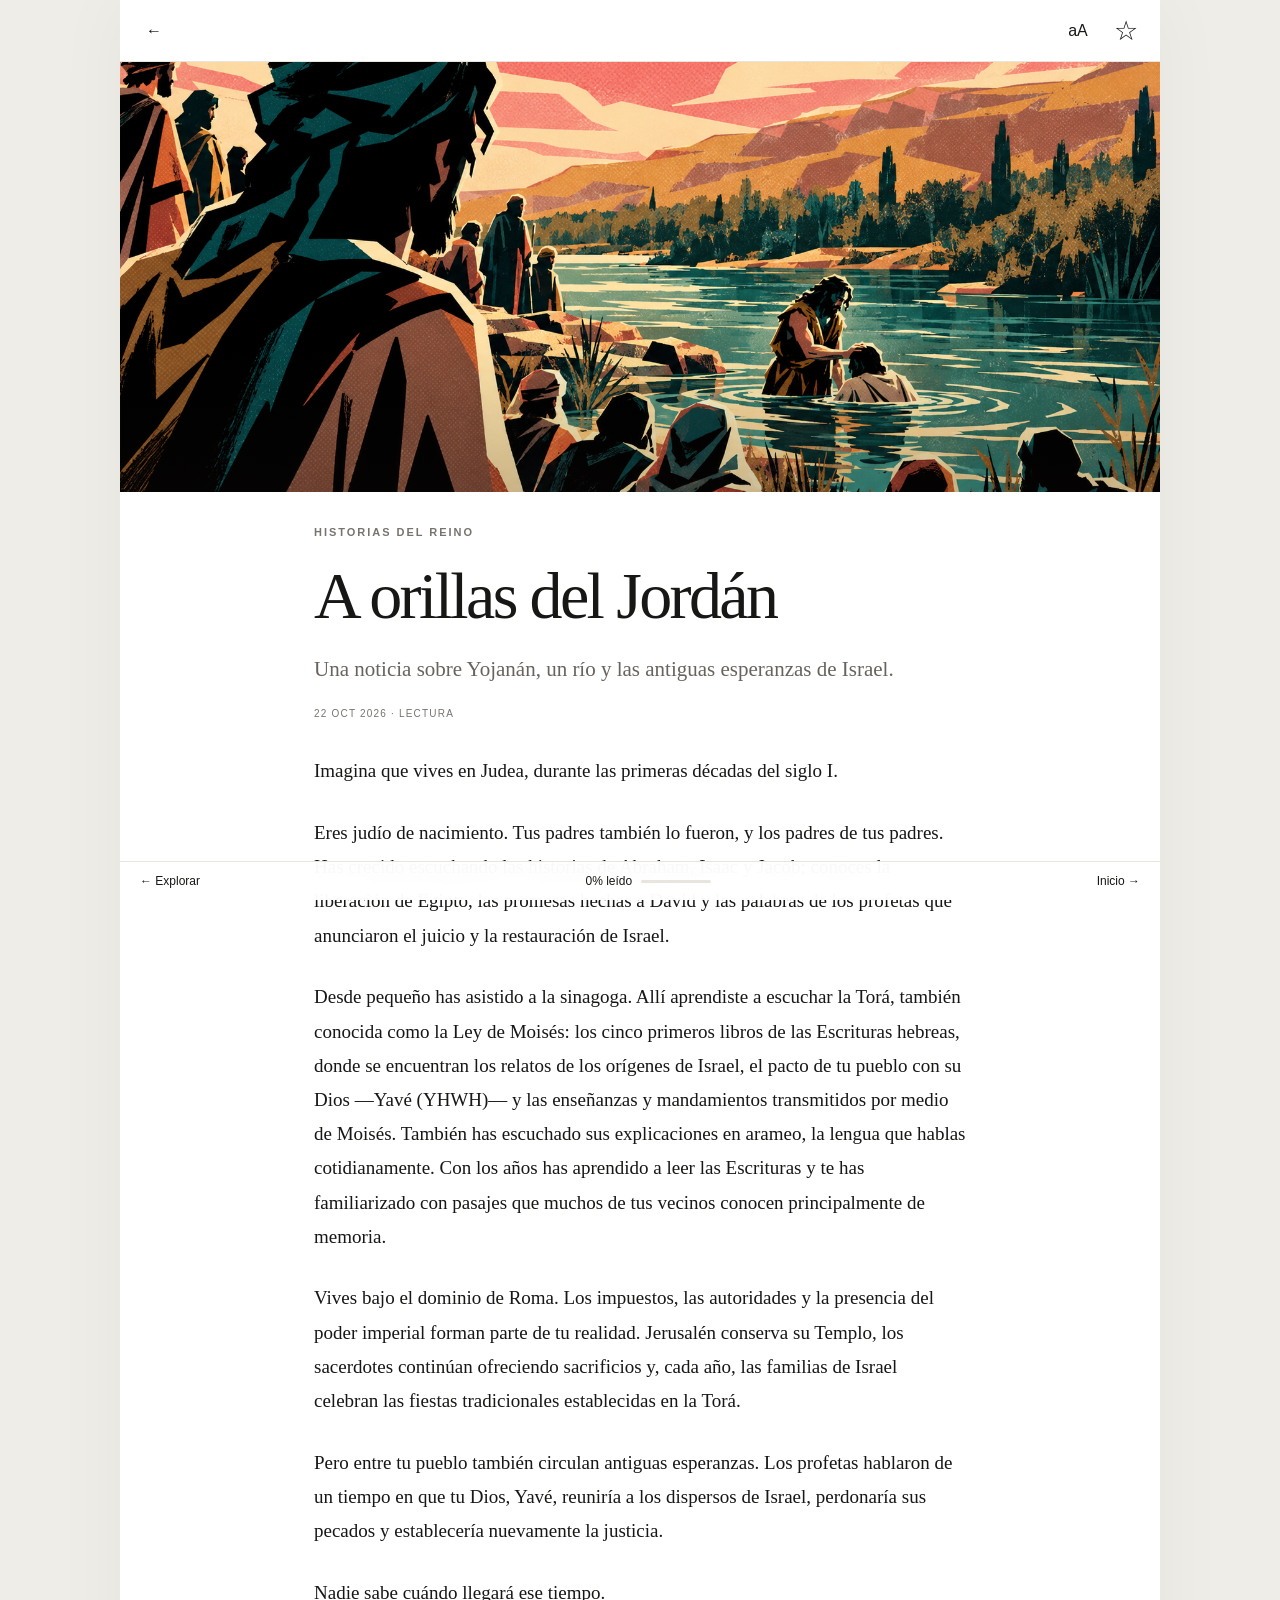
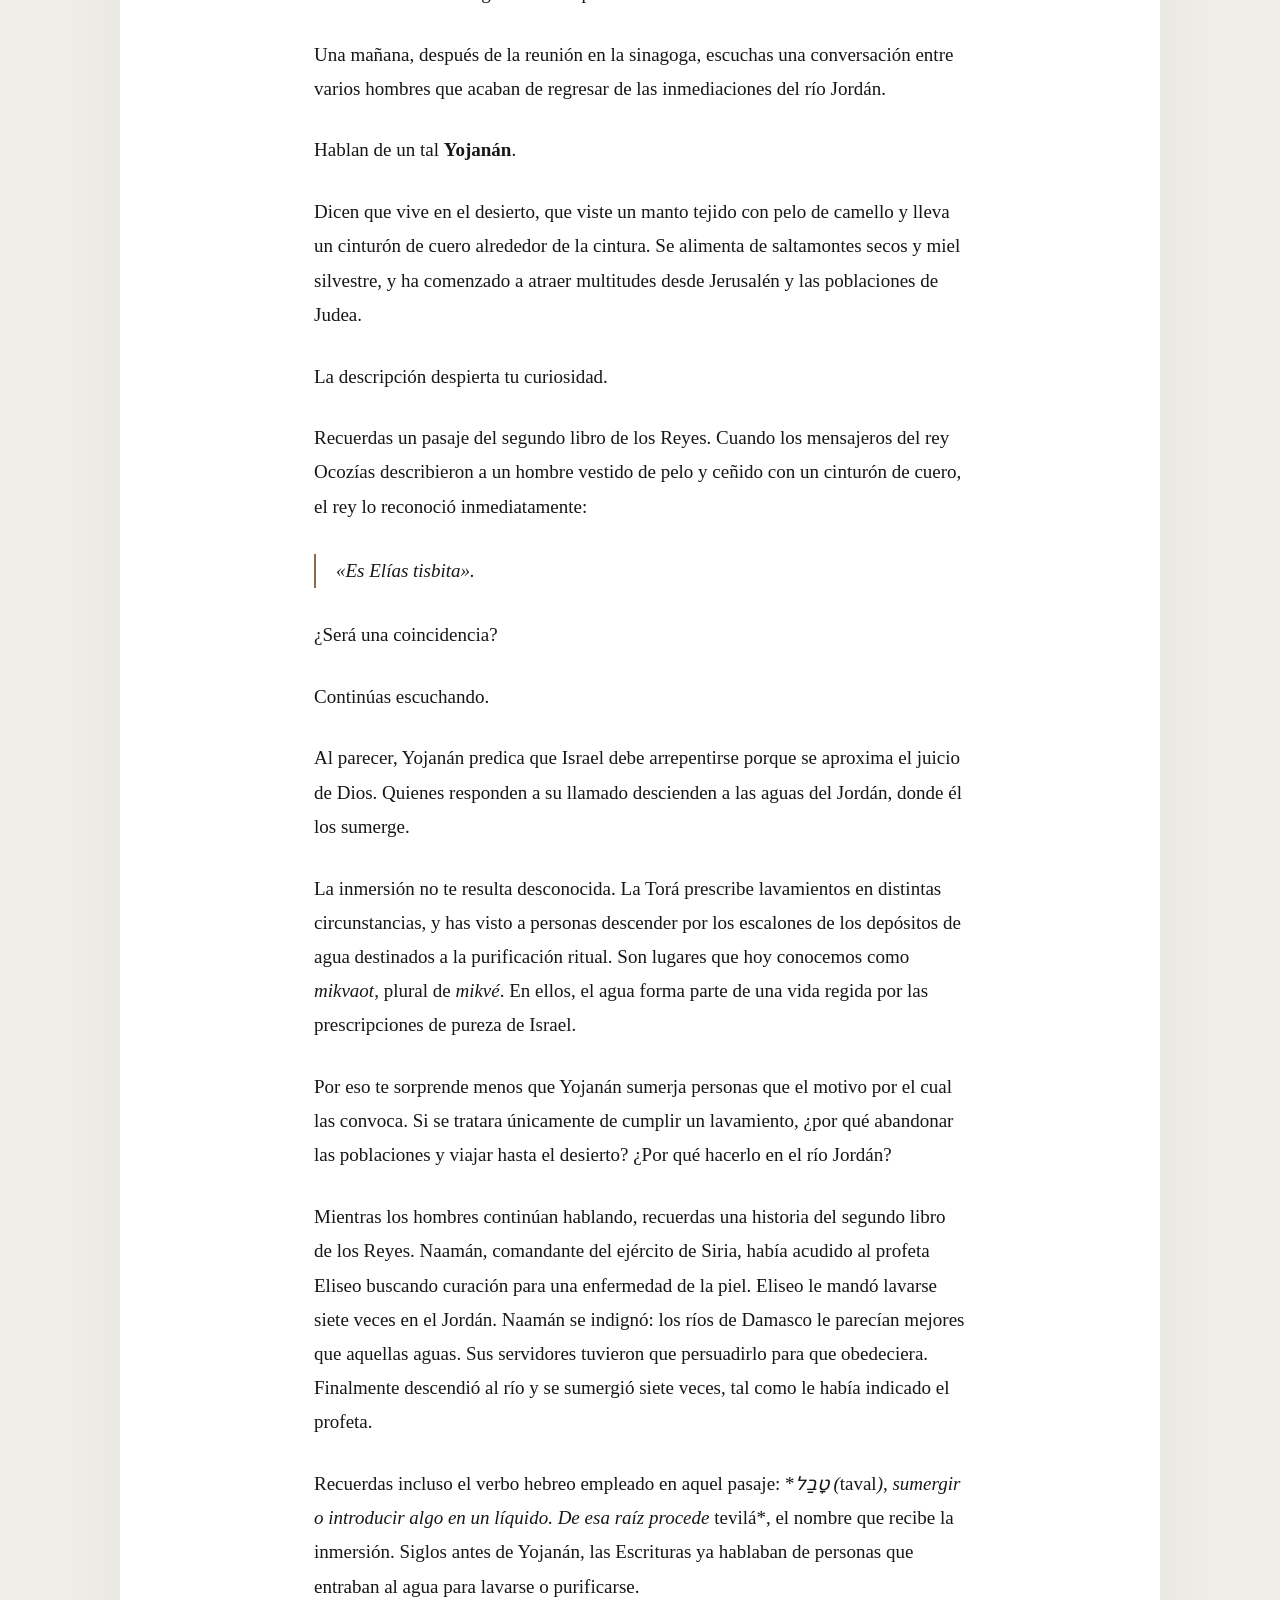
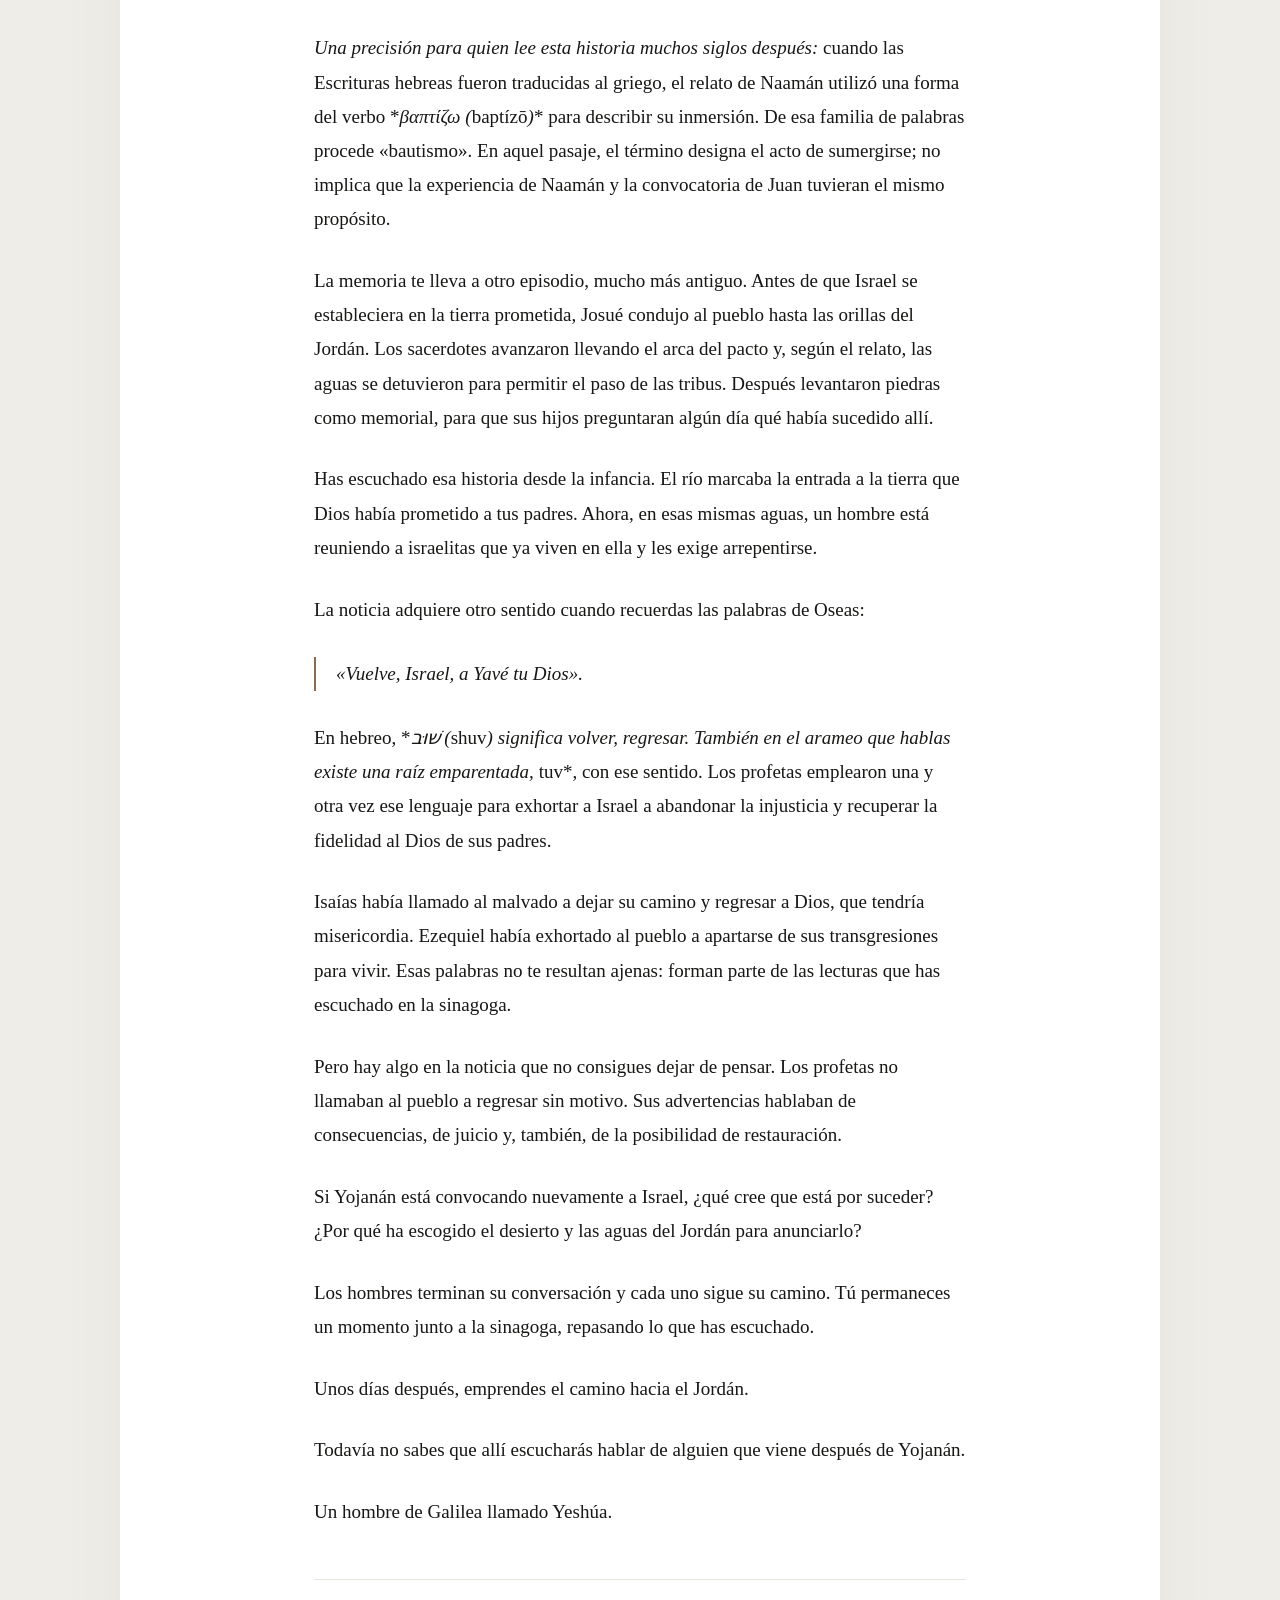
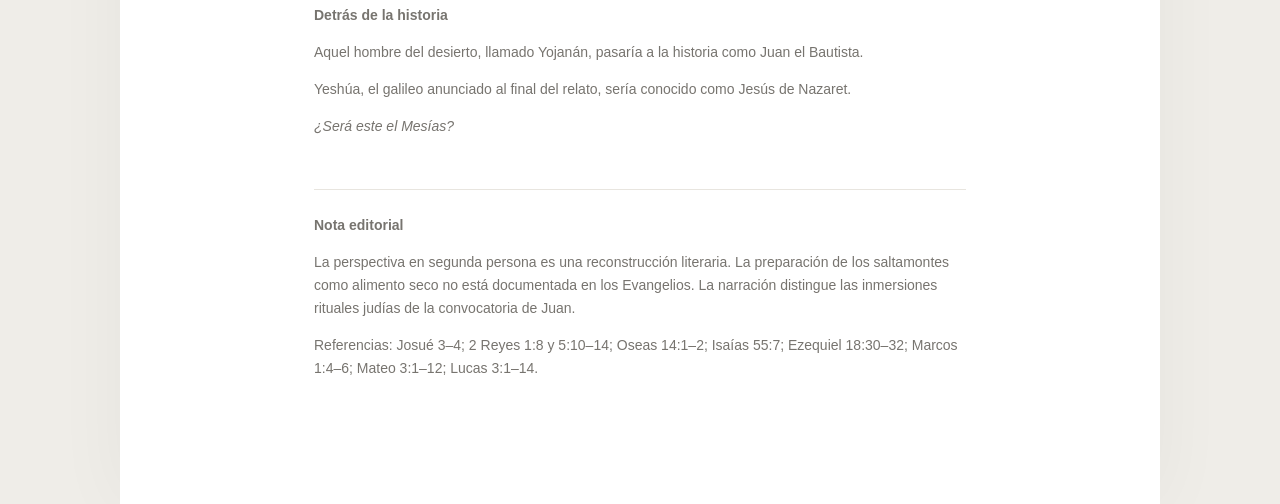
==== historias-del-reino/a-orillas-del-jordan/index.html @ a393a205 "Integrate Microsoft Clarity across static pages" ====
<!doctype html><html lang="es"><head><meta charset="utf-8"><meta name="viewport" content="width=device-width,initial-scale=1,viewport-fit=cover"><script src="../../assets/clarity.js" defer></script><meta name="theme-color" content="#ffffff"><title>A orillas del Jordán | Kol Basilea</title><link rel="stylesheet" href="../../assets/style.css?v=20261013-3"><script src="../../assets/app.js" defer></script><script src="../../assets/reference-sheet.js?v=20261013-3" defer></script><meta name="description" content="Viaja a la Judea del siglo I y descubre a Yojanán, las inmersiones rituales judías y el significado del Jordán en las Escrituras."><link rel="canonical" href="https://ivanndlezz.github.io/kol-basilea/historias-del-reino/a-orillas-del-jordan/"><meta name="robots" content="index,follow,max-image-preview:large"><meta property="og:locale" content="es_MX"><meta property="og:site_name" content="Kol Basilea"><meta property="og:type" content="article"><meta property="og:title" content="A orillas del Jordán | Kol Basilea"><meta property="og:description" content="Viaja a la Judea del siglo I y descubre a Yojanán, las inmersiones rituales judías y el significado del Jordán en las Escrituras."><meta property="og:url" content="https://ivanndlezz.github.io/kol-basilea/historias-del-reino/a-orillas-del-jordan/"><meta property="og:image" content="https://ivanndlezz.github.io/kol-basilea/historias-del-reino/a-orillas-del-jordan/portada.png"><meta property="og:image:type" content="image/png"><meta property="og:image:width" content="1672"><meta property="og:image:height" content="941"><meta property="og:image:alt" content="A orillas del Jordán | Kol Basilea"><meta property="article:published_time" content="2026-10-22"><meta property="article:section" content="Historias del Reino"><meta name="twitter:card" content="summary_large_image"><meta name="twitter:title" content="A orillas del Jordán | Kol Basilea"><meta name="twitter:description" content="Viaja a la Judea del siglo I y descubre a Yojanán, las inmersiones rituales judías y el significado del Jordán en las Escrituras."><meta name="twitter:image" content="https://ivanndlezz.github.io/kol-basilea/historias-del-reino/a-orillas-del-jordan/portada.png"><script type="application/ld+json">{"@context":"https://schema.org","@type":"Article","headline":"A orillas del Jordán","description":"Viaja a la Judea del siglo I y descubre a Yojanán, las inmersiones rituales judías y el significado del Jordán en las Escrituras.","inLanguage":"es-MX","datePublished":"2026-10-22","mainEntityOfPage":{"@type":"WebPage","@id":"https://ivanndlezz.github.io/kol-basilea/historias-del-reino/a-orillas-del-jordan/"},"publisher":{"@type":"Organization","name":"Kol Basilea","url":"https://ivanndlezz.github.io/kol-basilea/"},"image":["https://ivanndlezz.github.io/kol-basilea/historias-del-reino/a-orillas-del-jordan/portada.png"]}</script></head><body><div class="reader-shell" data-reader><div class="reader-progress" data-progress-fill></div><header class="reader-top"><a class="icon-btn" href="../../#inicio" aria-label="Volver al inicio">←</a><div class="right"><button class="icon-btn" type="button" aria-label="Ajustar tamaño de letra" aria-expanded="false" data-settings-toggle>aA</button><button class="icon-btn" type="button" data-bookmark aria-label="Guardar artículo" aria-pressed="false" style="font-size:27px">☆</button></div></header><div class="reader-settings" data-reader-settings hidden><span class="eyebrow">Tamaño de lectura</span><div style="margin-top:12px"><button type="button" data-font-step="-1" aria-label="Reducir letra">A−</button><button type="button" data-font-step="1" aria-label="Aumentar letra">A+</button></div></div><div class="reader-cover" role="img" aria-label="Ilustración de Yojanán sumergiendo a una persona en el río Jordán" style="background-image:url('portada.png');background-size:cover;background-position:center"></div><main><article class="reader-article"><span class="eyebrow">Historias del Reino</span><h1>A orillas del Jordán</h1><p class="reader-lead">Una noticia sobre Yojanán, un río y las antiguas esperanzas de Israel.</p><p class="meta reader-meta">22 OCT 2026 · LECTURA</p><div class="reader-prose"><p>Imagina que vives en Judea, durante las primeras décadas del siglo I.</p>
<p>Eres judío de nacimiento. Tus padres también lo fueron, y los padres de tus padres. Has crecido escuchando las historias de Abraham, Isaac y Jacob; conoces la liberación de Egipto, las promesas hechas a David y las palabras de los profetas que anunciaron el juicio y la restauración de Israel.</p>
<p>Desde pequeño has asistido a la sinagoga. Allí aprendiste a escuchar la Torá, también conocida como la Ley de Moisés: los cinco primeros libros de las Escrituras hebreas, donde se encuentran los relatos de los orígenes de Israel, el pacto de tu pueblo con su Dios —Yavé (YHWH)— y las enseñanzas y mandamientos transmitidos por medio de Moisés. También has escuchado sus explicaciones en arameo, la lengua que hablas cotidianamente. Con los años has aprendido a leer las Escrituras y te has familiarizado con pasajes que muchos de tus vecinos conocen principalmente de memoria.</p>
<p>Vives bajo el dominio de Roma. Los impuestos, las autoridades y la presencia del poder imperial forman parte de tu realidad. Jerusalén conserva su Templo, los sacerdotes continúan ofreciendo sacrificios y, cada año, las familias de Israel celebran las fiestas tradicionales establecidas en la Torá.</p>
<p>Pero entre tu pueblo también circulan antiguas esperanzas. Los profetas hablaron de un tiempo en que tu Dios, Yavé, reuniría a los dispersos de Israel, perdonaría sus pecados y establecería nuevamente la justicia.</p>
<p>Nadie sabe cuándo llegará ese tiempo.</p>
<p>Una mañana, después de la reunión en la sinagoga, escuchas una conversación entre varios hombres que acaban de regresar de las inmediaciones del río Jordán.</p>
<p>Hablan de un tal <strong>Yojanán</strong>.</p>
<p>Dicen que vive en el desierto, que viste un manto tejido con pelo de camello y lleva un cinturón de cuero alrededor de la cintura. Se alimenta de saltamontes secos y miel silvestre, y ha comenzado a atraer multitudes desde Jerusalén y las poblaciones de Judea.</p>
<p>La descripción despierta tu curiosidad.</p>
<p>Recuerdas un pasaje del segundo libro de los Reyes. Cuando los mensajeros del rey Ocozías describieron a un hombre vestido de pelo y ceñido con un cinturón de cuero, el rey lo reconoció inmediatamente:</p>
<blockquote>«Es Elías tisbita».</blockquote>
<p>¿Será una coincidencia?</p>
<p>Continúas escuchando.</p>
<p>Al parecer, Yojanán predica que Israel debe arrepentirse porque se aproxima el juicio de Dios. Quienes responden a su llamado descienden a las aguas del Jordán, donde él los sumerge.</p>
<p>La inmersión no te resulta desconocida. La Torá prescribe lavamientos en distintas circunstancias, y has visto a personas descender por los escalones de los depósitos de agua destinados a la purificación ritual. Son lugares que hoy conocemos como <em>mikvaot</em>, plural de <em>mikvé</em>. En ellos, el agua forma parte de una vida regida por las prescripciones de pureza de Israel.</p>
<p>Por eso te sorprende menos que Yojanán sumerja personas que el motivo por el cual las convoca. Si se tratara únicamente de cumplir un lavamiento, ¿por qué abandonar las poblaciones y viajar hasta el desierto? ¿Por qué hacerlo en el río Jordán?</p>
<p>Mientras los hombres continúan hablando, recuerdas una historia del segundo libro de los Reyes. Naamán, comandante del ejército de Siria, había acudido al profeta Eliseo buscando curación para una enfermedad de la piel. Eliseo le mandó lavarse siete veces en el Jordán. Naamán se indignó: los ríos de Damasco le parecían mejores que aquellas aguas. Sus servidores tuvieron que persuadirlo para que obedeciera. Finalmente descendió al río y se sumergió siete veces, tal como le había indicado el profeta.</p>
<p>Recuerdas incluso el verbo hebreo empleado en aquel pasaje: *<em>טָבַל (</em>taval<em>)</em><em>, sumergir o introducir algo en un líquido. De esa raíz procede </em>tevilá*, el nombre que recibe la inmersión. Siglos antes de Yojanán, las Escrituras ya hablaban de personas que entraban al agua para lavarse o purificarse.</p>
<p><em>Una precisión para quien lee esta historia muchos siglos después:</em> cuando las Escrituras hebreas fueron traducidas al griego, el relato de Naamán utilizó una forma del verbo *<em>βαπτίζω (</em>baptízō<em>)</em>* para describir su inmersión. De esa familia de palabras procede «bautismo». En aquel pasaje, el término designa el acto de sumergirse; no implica que la experiencia de Naamán y la convocatoria de Juan tuvieran el mismo propósito.</p>
<p>La memoria te lleva a otro episodio, mucho más antiguo. Antes de que Israel se estableciera en la tierra prometida, Josué condujo al pueblo hasta las orillas del Jordán. Los sacerdotes avanzaron llevando el arca del pacto y, según el relato, las aguas se detuvieron para permitir el paso de las tribus. Después levantaron piedras como memorial, para que sus hijos preguntaran algún día qué había sucedido allí.</p>
<p>Has escuchado esa historia desde la infancia. El río marcaba la entrada a la tierra que Dios había prometido a tus padres. Ahora, en esas mismas aguas, un hombre está reuniendo a israelitas que ya viven en ella y les exige arrepentirse.</p>
<p>La noticia adquiere otro sentido cuando recuerdas las palabras de Oseas:</p>
<blockquote>«Vuelve, Israel, a Yavé tu Dios».</blockquote>
<p>En hebreo, *<em>שׁוּב (</em>shuv<em>)</em><em> significa volver, regresar. También en el arameo que hablas existe una raíz emparentada, </em>tuv*, con ese sentido. Los profetas emplearon una y otra vez ese lenguaje para exhortar a Israel a abandonar la injusticia y recuperar la fidelidad al Dios de sus padres.</p>
<p>Isaías había llamado al malvado a dejar su camino y regresar a Dios, que tendría misericordia. Ezequiel había exhortado al pueblo a apartarse de sus transgresiones para vivir. Esas palabras no te resultan ajenas: forman parte de las lecturas que has escuchado en la sinagoga.</p>
<p>Pero hay algo en la noticia que no consigues dejar de pensar. Los profetas no llamaban al pueblo a regresar sin motivo. Sus advertencias hablaban de consecuencias, de juicio y, también, de la posibilidad de restauración.</p>
<p>Si Yojanán está convocando nuevamente a Israel, ¿qué cree que está por suceder? ¿Por qué ha escogido el desierto y las aguas del Jordán para anunciarlo?</p>
<p>Los hombres terminan su conversación y cada uno sigue su camino. Tú permaneces un momento junto a la sinagoga, repasando lo que has escuchado.</p>
<p>Unos días después, emprendes el camino hacia el Jordán.</p>
<p>Todavía no sabes que allí escucharás hablar de alguien que viene después de Yojanán.</p>
<p>Un hombre de Galilea llamado Yeshúa. </p></div><aside class="article-note" aria-label="Detrás de la historia"><strong>Detrás de la historia</strong><p>Aquel hombre del desierto, llamado Yojanán, pasaría a la historia como Juan el Bautista.</p><p>Yeshúa, el galileo anunciado al final del relato, sería conocido como Jesús de Nazaret.</p><p><em>¿Será este el Mesías?</em></p></aside><aside class="article-note"><strong>Nota editorial</strong><p>La perspectiva en segunda persona es una reconstrucción literaria. La preparación de los saltamontes como alimento seco no está documentada en los Evangelios. La narración distingue las inmersiones rituales judías de la convocatoria de Juan.</p><p>Referencias: Josué 3–4; 2 Reyes 1:8 y 5:10–14; Oseas 14:1–2; Isaías 55:7; Ezequiel 18:30–32; Marcos 1:4–6; Mateo 3:1–12; Lucas 3:1–14.</p></aside></article></main><nav class="reader-bottom" aria-label="Controles de lectura"><a href="../../#explorar">← Explorar</a><div style="display:flex;align-items:center;gap:9px"><span data-progress-label>0% leído</span><div class="progress-track" aria-hidden="true"><div class="progress-fill" data-progress-fill></div></div></div><a href="../../#inicio">Inicio →</a></nav></div></body></html>
---- assets/style.css ----
:root{--bg:#fbfaf7;--paper:#fff;--ink:#171715;--muted:#77746f;--line:#e8e5df;--accent:#8a694d;--serif:Georgia,"Times New Roman",serif;--sans:-apple-system,BlinkMacSystemFont,"Segoe UI",sans-serif}*{box-sizing:border-box}html{scroll-behavior:smooth}body{margin:0;background:var(--bg);color:var(--ink);font-family:var(--sans);-webkit-font-smoothing:antialiased}button,input{font:inherit}button{cursor:pointer}a{color:inherit;text-decoration:none}a:focus-visible,button:focus-visible,input:focus-visible{outline:2px solid var(--accent);outline-offset:3px}.app-shell{max-width:1040px;min-height:100dvh;margin:auto;background:var(--paper);position:relative}.topbar{height:65px;display:flex;align-items:center;justify-content:space-between;padding:0 21px;border-bottom:1px solid var(--line);background:rgba(255,255,255,.94);backdrop-filter:blur(18px);position:sticky;top:0;z-index:20}.brand{font:normal 25px var(--serif);letter-spacing:-.055em}.icon-btn{display:grid;place-items:center;background:transparent;border:0;width:44px;height:44px;border-radius:50%;color:var(--ink)}.icon-btn:hover{background:#f1f0ed}.icon-btn svg,.tab svg{width:22px;height:22px;fill:none;stroke:currentColor;stroke-width:1.7;stroke-linecap:round;stroke-linejoin:round}.views{padding-bottom:calc(78px + env(safe-area-inset-bottom))}.view[hidden],.search-panel[hidden],.reader-controls[hidden],.reader-settings[hidden],.empty-state[hidden]{display:none!important}.hero-cover{height:min(69dvh,680px);min-height:470px;position:relative;overflow:hidden;background:linear-gradient(160deg,#e2bb8a 0%,#8b6e54 37%,#292a27 100%);color:#fff;display:flex;align-items:flex-end}.hero-cover:before{content:"";position:absolute;inset:0;background:radial-gradient(ellipse at 65% 20%,#ffe2ae99,transparent 45%),linear-gradient(180deg,transparent 30%,#151714dd 100%)}.cover-art{position:absolute;inset:0;overflow:hidden}.cover-art:before{content:"";position:absolute;bottom:24%;left:-8%;width:116%;height:35%;background:#47463e;clip-path:polygon(0 90%,13% 53%,28% 65%,42% 25%,54% 45%,72% 18%,85% 42%,100% 5%,100% 100%,0 100%);opacity:.45}.cover-art:after{content:"";position:absolute;bottom:18%;left:12%;width:76%;height:33%;background:#aa9476;clip-path:polygon(0 100%,0 42%,20% 42%,20% 26%,27% 26%,27% 5%,32% 5%,32% 27%,49% 27%,49% 45%,58% 45%,58% 0,65% 0,65% 36%,84% 36%,84% 55%,100% 55%,100% 100%);opacity:.52}.hero-copy{position:relative;z-index:1;padding:34px 26px 44px;max-width:680px}.eyebrow{font-size:11px;font-weight:650;letter-spacing:.18em;text-transform:uppercase}.hero-copy h1{font:normal clamp(44px,9vw,76px)/1.06 var(--serif);letter-spacing:-.045em;margin:14px 0}.hero-copy p{font:normal 18px/1.4 var(--serif);max-width:480px;margin:0 0 22px}.hero-actions{display:flex;align-items:center;justify-content:space-between;gap:20px}.meta{font-size:10px;letter-spacing:.12em;text-transform:uppercase}.round-link{display:grid;place-items:center;width:49px;height:49px;border-radius:50%;background:#fff;color:#111;font-size:26px}.section-heading{display:flex;align-items:center;justify-content:space-between;margin:0 22px;padding:30px 0 17px;border-bottom:1px solid var(--line)}.section-heading h2{font:normal 29px var(--serif);margin:0}.text-action{border:0;background:none;font-size:13px}.story-row{display:flex;align-items:center;gap:17px;padding:20px 22px;border-bottom:1px solid var(--line);min-height:126px}.story-thumb{width:100px;align-self:stretch;min-height:92px;flex-shrink:0;border-radius:8px;background:linear-gradient(135deg,#bda17a,#4b534b);display:grid;place-items:center;color:#fff;font:italic 37px var(--serif)}.story-body{flex:1;min-width:0}.story-body h3{font:normal 23px/1.15 var(--serif);letter-spacing:-.025em;margin:7px 0}.story-body .meta{color:var(--muted);font-size:10px}.story-row .arrow{font-size:22px;color:var(--muted)}.tabbar{position:fixed;bottom:0;left:50%;transform:translateX(-50%);width:min(100%,1040px);height:calc(72px + env(safe-area-inset-bottom));padding-bottom:env(safe-area-inset-bottom);display:flex;background:rgba(255,255,255,.96);backdrop-filter:blur(20px);border-top:1px solid var(--line);z-index:25}.tab{flex:1;display:flex;flex-direction:column;align-items:center;justify-content:center;gap:5px;border:0;background:transparent;color:#898780;font-size:11px}.tab[aria-selected=true]{color:var(--ink);font-weight:650}.page-title{font:normal 38px var(--serif);margin:29px 22px 18px}.filters{display:flex;gap:9px;overflow-x:auto;padding:0 22px 20px;scrollbar-width:none}.chip{white-space:nowrap;border:0;background:#f2f1ee;border-radius:999px;padding:11px 16px;font-size:12px}.chip[aria-pressed=true]{background:#1b1b1b;color:#fff}.search-panel{padding:14px 22px;background:var(--paper);border-bottom:1px solid var(--line)}.search-panel input{width:100%;border:1px solid var(--line);border-radius:14px;padding:14px;background:#f7f6f3;font-size:16px}.empty-state{padding:55px 25px;text-align:center;color:var(--muted);line-height:1.6}.reader-shell{max-width:1040px;margin:auto;background:#fff;min-height:100dvh}.reader-top{height:62px;display:flex;align-items:center;justify-content:space-between;padding:0 12px;position:sticky;top:0;background:#fffffff2;backdrop-filter:blur(18px);z-index:30;border-bottom:1px solid var(--line)}.reader-top .right{display:flex;gap:4px}.reader-cover{height:clamp(230px,44vw,430px);background:#382b24 url("./evangelio-antes-de-jesus.webp") center 46%/cover no-repeat;position:relative;overflow:hidden}.reader-cover:after{content:"";position:absolute;inset:0;background:linear-gradient(180deg,transparent 65%,rgba(20,14,12,.22))}.reader-article{max-width:700px;margin:auto;padding:30px 24px 110px}.reader-article .eyebrow{color:var(--muted)}.reader-article h1{font:normal clamp(43px,8vw,66px)/1.12 var(--serif);letter-spacing:-.04em;margin:19px 0}.reader-lead{font:normal 21px/1.45 var(--serif);color:#68635e}.reader-meta{margin:24px 0 35px;color:var(--muted)}.reader-prose{font:normal var(--reader-size,19px)/1.8 var(--serif)}.reader-prose p{margin:0 0 1.45em}.reader-prose blockquote{border-left:2px solid var(--accent);padding-left:20px;margin:30px 0;font-style:italic}.reader-prose h2{font:normal 28px var(--serif);margin:35px 0 15px}.reader-bottom{position:fixed;bottom:0;left:50%;transform:translateX(-50%);width:min(100%,1040px);z-index:30;background:#fffffff0;backdrop-filter:blur(18px);border-top:1px solid var(--line);padding:12px 20px calc(12px + env(safe-area-inset-bottom));display:flex;justify-content:space-between;align-items:center;gap:12px;font-size:12px}.progress-track{height:3px;background:#e8e5df;width:70px;border-radius:4px;overflow:hidden}.progress-fill{height:100%;width:0;background:#262626}.reader-settings{position:fixed;top:66px;right:max(12px,calc((100vw - 1040px)/2 + 12px));z-index:40;padding:16px;border:1px solid var(--line);border-radius:15px;background:white;box-shadow:0 10px 35px #0002}.reader-settings button{border:1px solid var(--line);background:white;border-radius:8px;padding:9px 16px;margin-left:6px}.reader-progress{position:fixed;top:0;left:0;height:3px;width:0;background:var(--accent);z-index:50}.article-note{font:normal 14px/1.65 var(--sans);color:var(--muted);border-top:1px solid var(--line);margin-top:50px;padding-top:24px}.desktop-intro{display:none}@media(min-width:760px){body{background:#efede8}.app-shell,.reader-shell{box-shadow:0 0 70px #0000000b}.hero-cover{height:620px}.desktop-intro{display:block;padding:18px 22px;color:var(--muted);font-size:12px}}@media(prefers-reduced-motion:reduce){*{scroll-behavior:auto!important;transition:none!important}}
/* Historical profiles */.people-section{padding-bottom:24px}.people-intro{padding:0 22px;color:var(--muted);font:16px/1.5 var(--serif)}.person-list-item{display:flex;align-items:center;gap:14px;padding:13px 22px;border-bottom:1px solid var(--line)}.person-list-item>span:nth-child(2){flex:1}.person-list-item strong,.person-list-item small{display:block}.person-list-item strong{font:21px var(--serif)}.person-list-item small{font-size:12px;color:var(--muted);margin-top:6px}.person-mini{display:grid;place-items:center;width:58px;height:62px;flex-shrink:0;background:#e9e1d6;color:#6b5039;border-radius:12px;font:25px var(--serif)}.person-page{max-width:700px;margin:auto;padding:0 23px 90px}.person-header{padding:36px 0 28px;border-bottom:1px solid var(--line)}.person-avatar{width:88px;height:98px;display:grid;place-items:center;margin:24px 0 18px;border-radius:16px;background:linear-gradient(135deg,#e6d4b8,#ac9271);font:42px var(--serif);color:#fff}.person-header h1{font:normal clamp(43px,9vw,68px)/1.05 var(--serif);letter-spacing:-.05em;margin:0 0 12px}.person-dates{font-size:13px;color:var(--muted);letter-spacing:.05em}.person-summary{font:21px/1.5 var(--serif);margin:25px 0 0}.person-facts{padding:16px 0}.person-facts h2,.person-timeline h2,.person-related h2{font:normal 28px var(--serif);margin:30px 0 10px}.person-facts p{font:17px/1.7 var(--serif);color:#4d4b46}.person-facts .person-sources{font:13px/1.6 var(--sans);color:var(--muted)}.person-timeline{border-top:1px solid var(--line);padding-top:10px}.timeline-intro,.timeline-note{font:13px/1.6 var(--sans);color:var(--muted)}.time-axis{display:flex;justify-content:space-between;margin:26px 0 10px;padding-left:80px;font-size:10px;color:var(--muted)}.time-row{display:grid;grid-template-columns:74px 1fr;gap:6px;align-items:center;margin:15px 0}.time-row>a{font-size:12px}.time-track{height:25px;position:relative;background:repeating-linear-gradient(90deg,#eeeae4 0,#eeeae4 1px,transparent 1px,transparent 25%);border-bottom:1px solid var(--line)}.time-bar{position:absolute;top:6px;height:12px;border-radius:99px}.time-bar.augustus{left:0;width:82.8%;background:#9a7c5b}.time-bar.jesus{left:62.4%;width:37.6%;background:#495f58}.time-unknown{display:flex;align-items:center;color:var(--muted);font-size:11px;font-style:italic}.related-person{display:flex;justify-content:space-between;padding:17px 0;border-bottom:1px solid var(--line);font:18px var(--serif)}.person-related{margin-top:30px}
/* Extended editorial biography */.editorial-lead{font:19px/1.65 var(--serif);color:#55504a;margin:28px 0}.profile-index{display:flex;gap:8px;overflow-x:auto;padding:0 0 22px;scrollbar-width:none;scroll-margin-top:75px}.profile-index a{flex-shrink:0;border:1px solid var(--line);border-radius:99px;padding:10px 13px;font-size:12px}.profile-section{padding:35px 0;border-top:1px solid var(--line);scroll-margin-top:80px}.profile-section>h2{font:normal clamp(30px,7vw,42px)/1.15 var(--serif);letter-spacing:-.035em;margin:12px 0 20px}.profile-section>p{font:17px/1.7 var(--serif);color:#514e49}.bio-facts{margin:0}.bio-row{display:grid;grid-template-columns:38% 1fr;gap:12px;padding:14px 0;border-bottom:1px solid var(--line)}.bio-row dt{font-size:12px;color:var(--muted);line-height:1.5}.bio-row dd{margin:0;font:15px/1.5 var(--serif)}.bio-chapter{margin:34px 0}.bio-chapter h3{font:normal 29px/1.2 var(--serif);letter-spacing:-.025em;margin:10px 0 20px}.bio-chapter p,.bio-chapter blockquote{font:18px/1.75 var(--serif);margin:0 0 19px}.bio-chapter blockquote{border-left:2px solid var(--accent);padding:12px 0 12px 18px;font-style:italic}.detail-row,.context-modules details{border-bottom:1px solid var(--line)}.detail-row summary,.context-modules summary{cursor:pointer;list-style:none;padding:19px 0;display:flex;justify-content:space-between;align-items:center;gap:10px;font:20px var(--serif)}.detail-row summary::-webkit-details-marker,.context-modules summary::-webkit-details-marker{display:none}.detail-row summary span{color:var(--muted)}.detail-row p,.context-modules p{font:16px/1.7 var(--serif);color:#57534d;margin:0 0 18px}.editorial-insight{font-style:italic!important;padding:22px;background:#f5f1eb;border-radius:12px;margin-top:25px!important}.ministry-list{padding:0;list-style:none}.ministry-stage{display:grid;grid-template-columns:48px 1fr;gap:15px;padding:18px 0;border-bottom:1px solid var(--line)}.stage-number{font:19px var(--serif);color:var(--accent)}.ministry-stage strong{font:21px var(--serif)}.ministry-stage p{font:16px/1.6 var(--serif);margin:8px 0}.ministry-stage small{font-size:12px;color:var(--muted)}.place-tags{display:flex;flex-wrap:wrap;gap:8px}.place-tags span{background:#f2f0ec;border-radius:99px;padding:10px 13px;font-size:13px}.source-categories>div{padding:18px 0;border-bottom:1px solid var(--line)}.source-categories strong{font:19px var(--serif)}.source-categories p{font:15px/1.6 var(--serif);color:var(--muted);margin:7px 0 0}@media(max-width:390px){.bio-row{grid-template-columns:1fr;gap:4px}.person-page{padding-inline:18px}}
/* Compact mobile reference data: labels and values share a single reading column. */
#identidad .bio-facts{margin:20px 0 0;padding:0;border-top:1px solid var(--line)}
#identidad .bio-row{display:grid;grid-template-columns:minmax(0,34%) minmax(0,1fr);gap:14px;align-items:baseline;padding:13px 0;border-bottom:1px solid var(--line)}
#identidad .bio-row dt{font-family:var(--sans);font-size:12px;font-weight:500;line-height:1.4;color:#77736d;overflow-wrap:break-word}
#identidad .bio-row dd{margin:0;min-width:0;font-family:var(--sans);font-size:14px;font-weight:450;line-height:1.5;letter-spacing:-.01em;overflow-wrap:break-word}
#identidad .bio-row:nth-child(1) dd{font-weight:650}
#identidad .bio-row:nth-child(4) dd,#identidad .bio-row:nth-child(13) dd,#identidad .bio-row:nth-child(15) dd{font-size:13px;line-height:1.55}
@media(max-width:390px){#identidad .bio-row{grid-template-columns:minmax(0,35%) minmax(0,1fr);gap:10px;padding:12px 0}#identidad .bio-row dt{font-size:11px}#identidad .bio-row dd{font-size:13px}#identidad .bio-row:nth-child(4) dd,#identidad .bio-row:nth-child(13) dd,#identidad .bio-row:nth-child(15) dd{font-size:12px}}

/* Chapter numerals are editorial landmarks, not tiny eyebrow labels. */
#biografia .bio-chapter{position:relative;margin:44px 0 58px;padding-top:8px}
#biografia .bio-chapter>.eyebrow{display:block;font-family:var(--serif);font-size:clamp(58px,14vw,94px);font-weight:400;line-height:1;letter-spacing:-.075em;text-transform:none;color:#a28a6d;margin:0 0 12px}
#biografia .bio-chapter>h3{font-family:var(--serif);font-size:clamp(27px,6.5vw,36px);font-weight:400;line-height:1.18;letter-spacing:-.035em;margin:0 0 26px}
#biografia .bio-chapter+.bio-chapter{border-top:1px solid var(--line);padding-top:35px}
@media(min-width:760px){#biografia .bio-chapter>.eyebrow{font-size:88px}}

/* Semantic mobile-first reference table */
#identidad .bio-table-wrap{width:100%;margin-top:20px;overflow:visible}
#identidad .bio-table{width:100%;table-layout:fixed;border-collapse:collapse;border-spacing:0;text-align:left}
#identidad .bio-table tr{border-bottom:1px solid var(--line)}
#identidad .bio-table tr:first-child{border-top:1px solid var(--line)}
#identidad .bio-table th,#identidad .bio-table td{padding:14px 0;vertical-align:top;overflow-wrap:anywhere;hyphens:auto}
#identidad .bio-table th{width:37%;padding-right:16px;font:500 12px/1.45 var(--sans);color:#77736d;text-align:left}
#identidad .bio-table td{font:400 14px/1.5 var(--sans);letter-spacing:-.01em;color:var(--ink)}
#identidad .bio-table tr:first-child td{font-weight:650}
@media(min-width:600px){#identidad .bio-table th{width:31%;font-size:13px;padding-right:26px}#identidad .bio-table td{font-size:15px}#identidad .bio-table th,#identidad .bio-table td{padding-block:17px}}
@media(max-width:360px){#identidad .bio-table th{width:39%;padding-right:10px;font-size:11px}#identidad .bio-table td{font-size:13px}}

/* Kol Basileia · reference table and tactile chapter navigation v2 */
.person-page .profile-index{display:flex!important;flex-flow:row nowrap!important;align-items:center!important;gap:9px!important;overflow-x:auto!important;overflow-y:hidden;max-width:100%;padding:8px 2px 17px;margin:18px 0 4px;scroll-snap-type:x proximity;scrollbar-width:none;-webkit-overflow-scrolling:touch}
.person-page .profile-index::-webkit-scrollbar{display:none}
.person-page .profile-index>a{display:inline-flex!important;flex:0 0 auto!important;align-items:center;justify-content:center;min-height:44px;padding:0 17px!important;border:1px solid #d9ddd5!important;border-radius:999px!important;background:#f4f6f2!important;color:#3e5148!important;font:600 13px/1.1 var(--sans)!important;letter-spacing:0!important;white-space:nowrap!important;scroll-snap-align:start;transition:background .18s,color .18s,border-color .18s}
.person-page .profile-index>a:active,.person-page .profile-index>a[aria-current="location"]{background:#345a4b!important;border-color:#345a4b!important;color:#fff!important}
.person-page .profile-index>a:focus-visible{outline:3px solid #87a898;outline-offset:2px}
#identidad .bio-table-wrap{background:#f0f5f0!important;border:1px solid #dce6dd!important;border-radius:18px!important;overflow:hidden!important;margin-top:22px!important}
#identidad .bio-table{width:100%!important;border-collapse:separate!important;border-spacing:0!important;table-layout:fixed!important}
#identidad .bio-table tr{border:0!important}
#identidad .bio-table tr:nth-child(2n){background:rgba(255,255,255,.5)!important}
#identidad .bio-table th,#identidad .bio-table td{padding:15px 12px!important;border-bottom:1px solid #dce6dd!important;vertical-align:top!important;overflow-wrap:break-word!important;word-break:normal!important;hyphens:none!important}
#identidad .bio-table tr:last-child th,#identidad .bio-table tr:last-child td{border-bottom:0!important}
#identidad .bio-table th{width:36%!important;text-align:left!important;color:#486254!important;font:600 12px/1.4 var(--sans)!important}
#identidad .bio-table td{color:#202b24!important;font:400 14px/1.5 var(--sans)!important}
#identidad .bio-table tr:first-child td{font-weight:650!important}
@media(min-width:600px){#identidad .bio-table th{width:30%!important;font-size:13px!important}#identidad .bio-table td{font-size:15px!important}#identidad .bio-table th,#identidad .bio-table td{padding:17px 20px!important}}
@media(max-width:360px){#identidad .bio-table th{width:37%!important;font-size:11px!important}#identidad .bio-table td{font-size:13px!important}#identidad .bio-table th,#identidad .bio-table td{padding:12px 9px!important}}

/* Portada editorial compartida: inicio, listado y lector */
.hero-cover{background:#30251e url("./evangelio-antes-de-jesus.webp") center center/cover no-repeat}
.hero-cover:before{z-index:1;background:linear-gradient(180deg,rgba(14,12,11,.15) 0%,rgba(14,12,11,.37) 37%,rgba(14,12,11,.83) 100%)}
.hero-cover .cover-art{display:none}
.story-thumb{background:#382b24 url("./evangelio-antes-de-jesus.webp") 47% center/cover no-repeat;font-size:0;color:transparent}

/* Enlaces editoriales a fichas y recursos internos */
.reader-prose a.reference-link{color:#795539;text-decoration:underline;text-decoration-color:rgba(121,85,57,.45);text-decoration-thickness:1px;text-underline-offset:3px;transition:color .2s,text-decoration-color .2s}
.reader-prose a.reference-link:hover{color:#392619;text-decoration-color:currentColor}
.reader-prose a.reference-link:focus-visible{outline:2px solid var(--accent);outline-offset:3px;border-radius:2px}

/* Contextual reference sheet: mobile bottom sheet / desktop side sheet */
.reference-overlay[hidden]{display:none!important}
.reference-overlay{position:fixed;inset:0;z-index:1000}
.reference-backdrop{position:absolute;inset:0;background:rgba(19,19,18,.47);backdrop-filter:blur(3px)}
.reference-panel{position:absolute;bottom:0;left:0;right:0;max-height:min(82dvh,700px);overflow-y:auto;overscroll-behavior:contain;padding:38px 28px calc(30px + env(safe-area-inset-bottom));border-radius:22px 22px 0 0;background:#fffdf9;box-shadow:0 -12px 60px #0002;outline:none;animation:reference-rise .24s ease-out}
.reference-handle{position:absolute;top:12px;left:calc(50% - 22px);width:44px;height:5px;border-radius:8px;background:#d7d3cb}
.reference-close{position:absolute;top:23px;right:22px;border:0;background:#f0eee9;border-radius:50%;width:38px;height:38px;font:27px/1 var(--sans);color:#49443e}
.reference-category{display:block;margin:9px 48px 14px 0;color:#806b54}
.reference-panel h2{font:normal clamp(34px,7vw,48px)/1.08 var(--serif);letter-spacing:-.035em;margin:0 40px 12px 0}
.reference-dates{font:500 13px/1.5 var(--sans);color:#77716b;margin:0 0 25px}
.reference-summary{font:normal 18px/1.65 var(--serif);color:#302c28;margin:0 0 28px}
.reference-read-more{display:flex;align-items:center;justify-content:space-between;gap:20px;padding:16px 18px;background:#292c28;color:white;border-radius:11px;font:600 14px var(--sans)}
.reference-return{display:block;width:100%;border:0;background:transparent;color:#665f56;font:500 14px var(--sans);padding:20px 10px 4px}
html.reference-sheet-open,body.reference-sheet-open{overflow:hidden;overscroll-behavior:none}
@keyframes reference-rise{from{transform:translateY(28px);opacity:.75}to{transform:translateY(0);opacity:1}}
@media(min-width:760px){.reference-panel{top:0;bottom:0;left:auto;right:0;width:min(460px,92vw);max-height:none;border-radius:0;padding:78px 38px 36px;animation:reference-slide .24s ease-out}.reference-handle{display:none}.reference-close{top:24px;right:28px}@keyframes reference-slide{from{transform:translateX(30px);opacity:.75}to{transform:translateX(0);opacity:1}}}
@media(prefers-reduced-motion:reduce){.reference-panel{animation:none}}

/* Retrato editorial de personaje */
.person-avatar.person-avatar-image{overflow:hidden;padding:0;background:#f7e7a5}
.person-avatar.person-avatar-image img{display:block;width:100%;height:100%;object-fit:cover;border-radius:inherit}
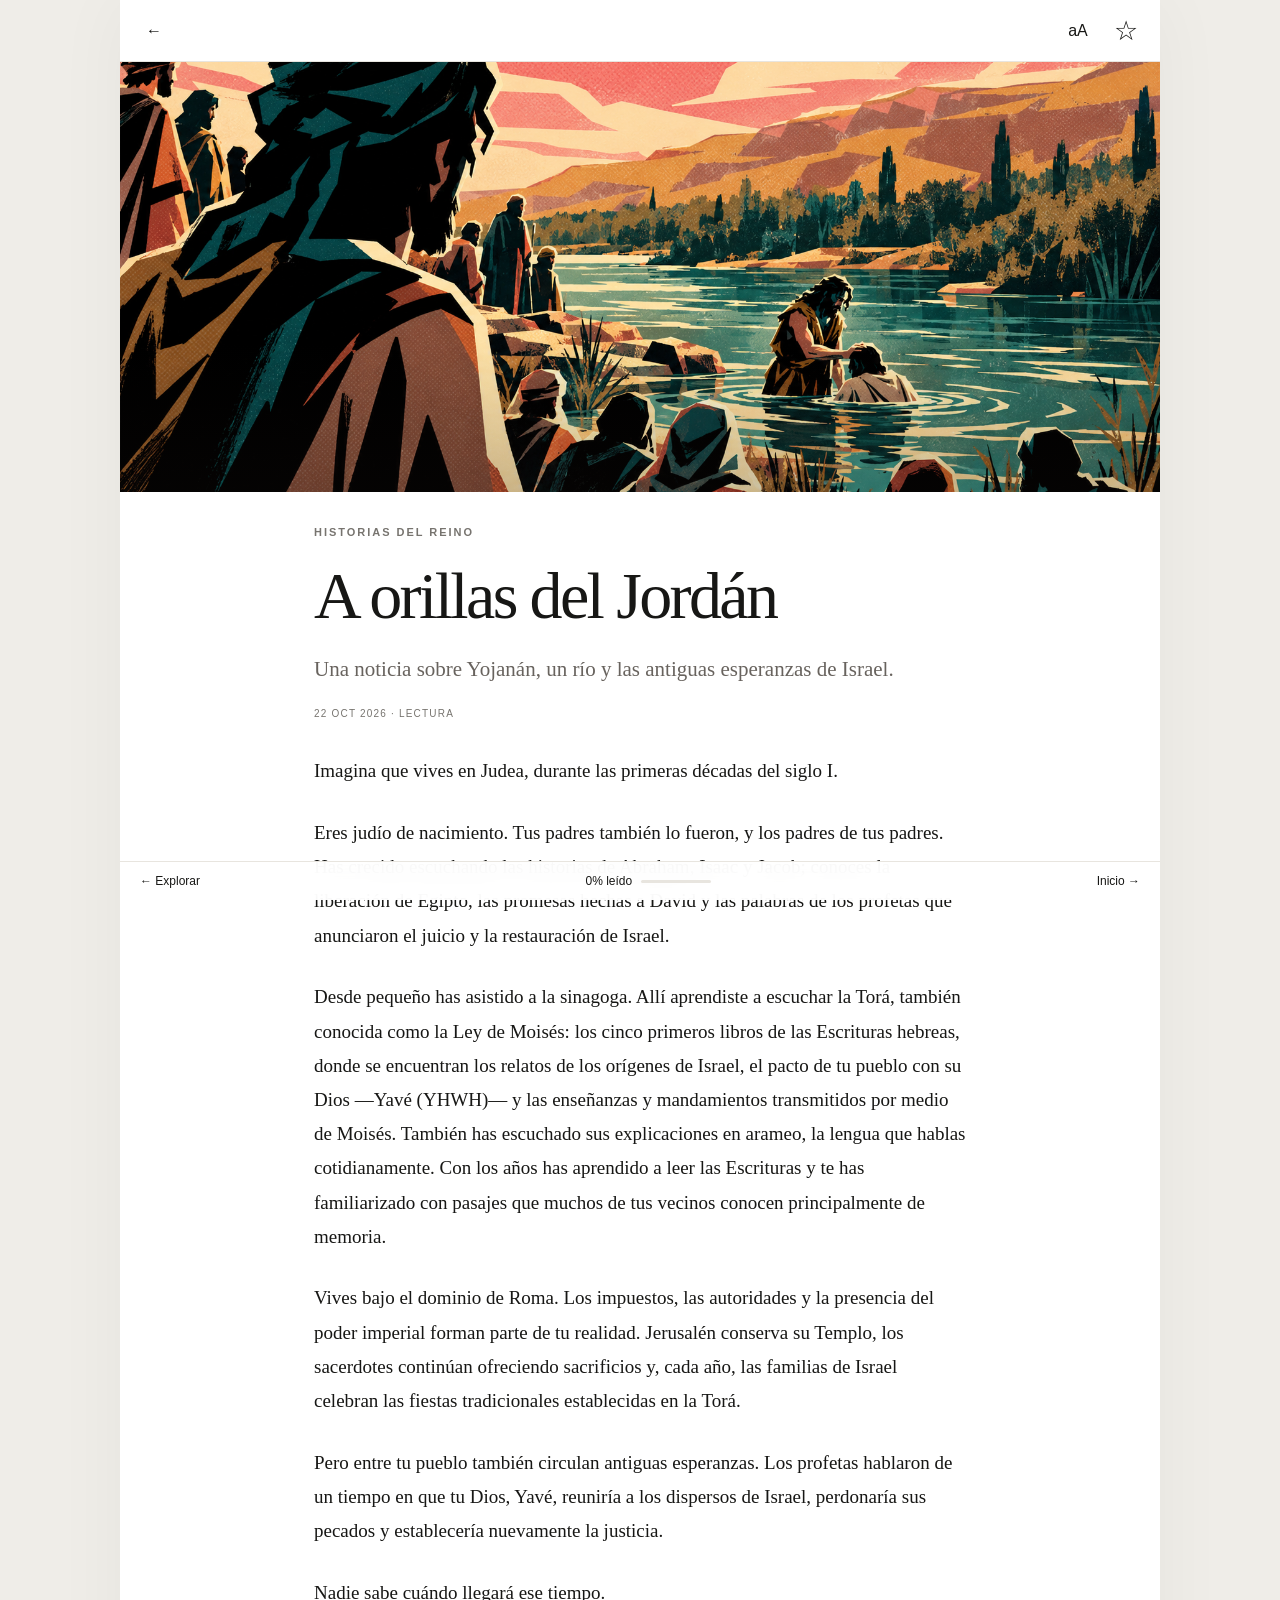
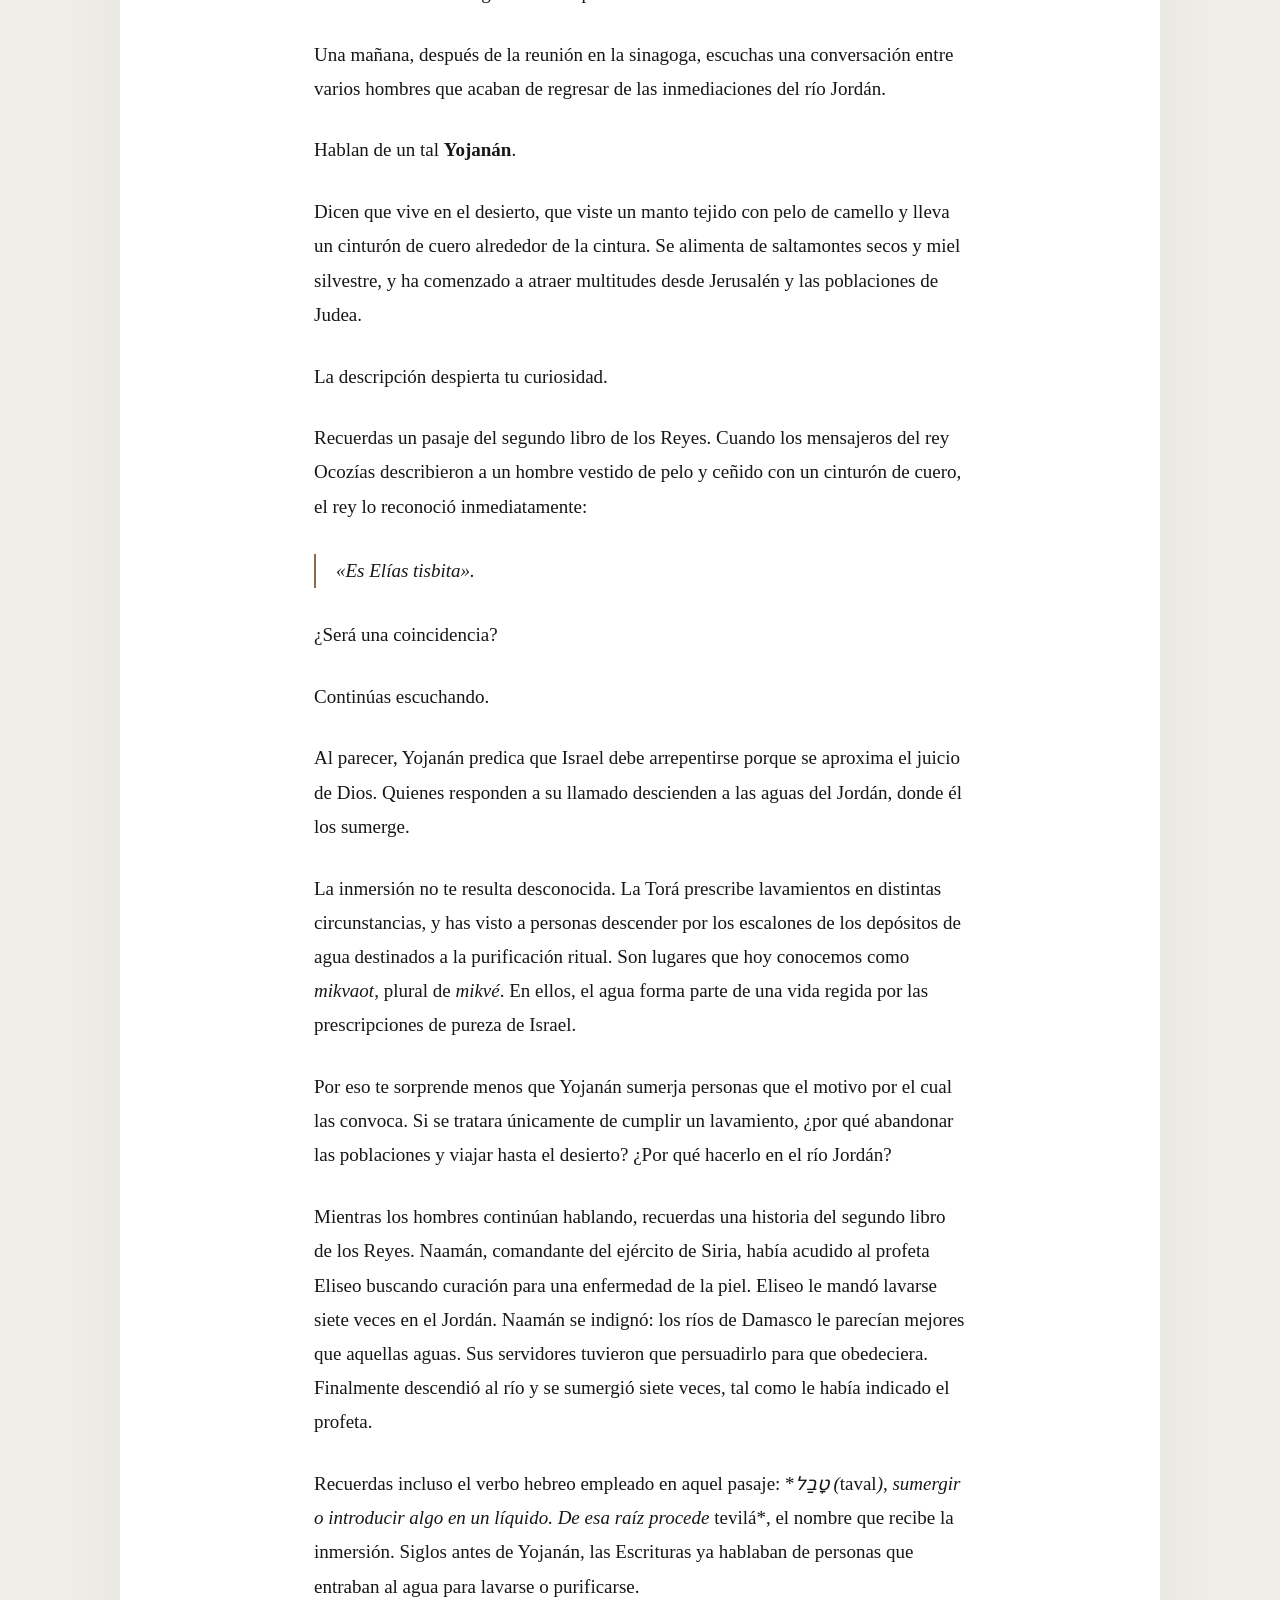
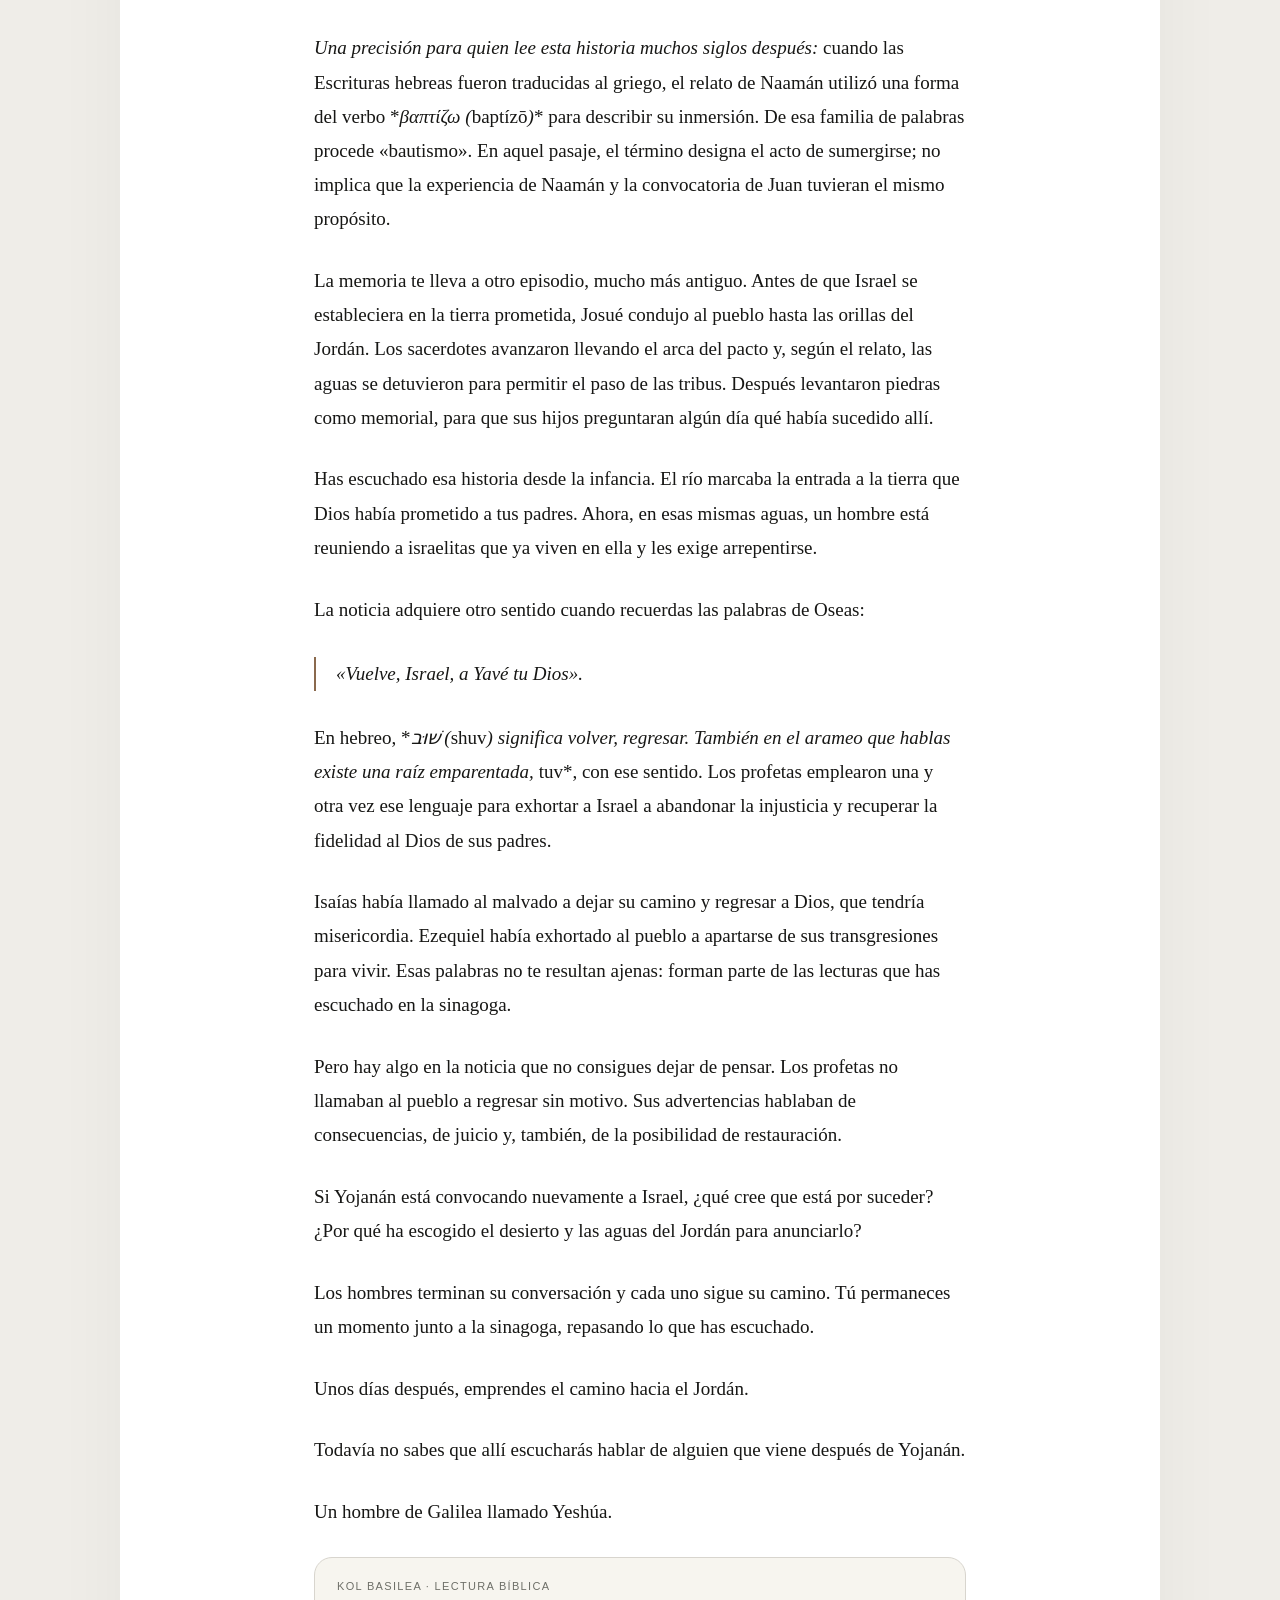
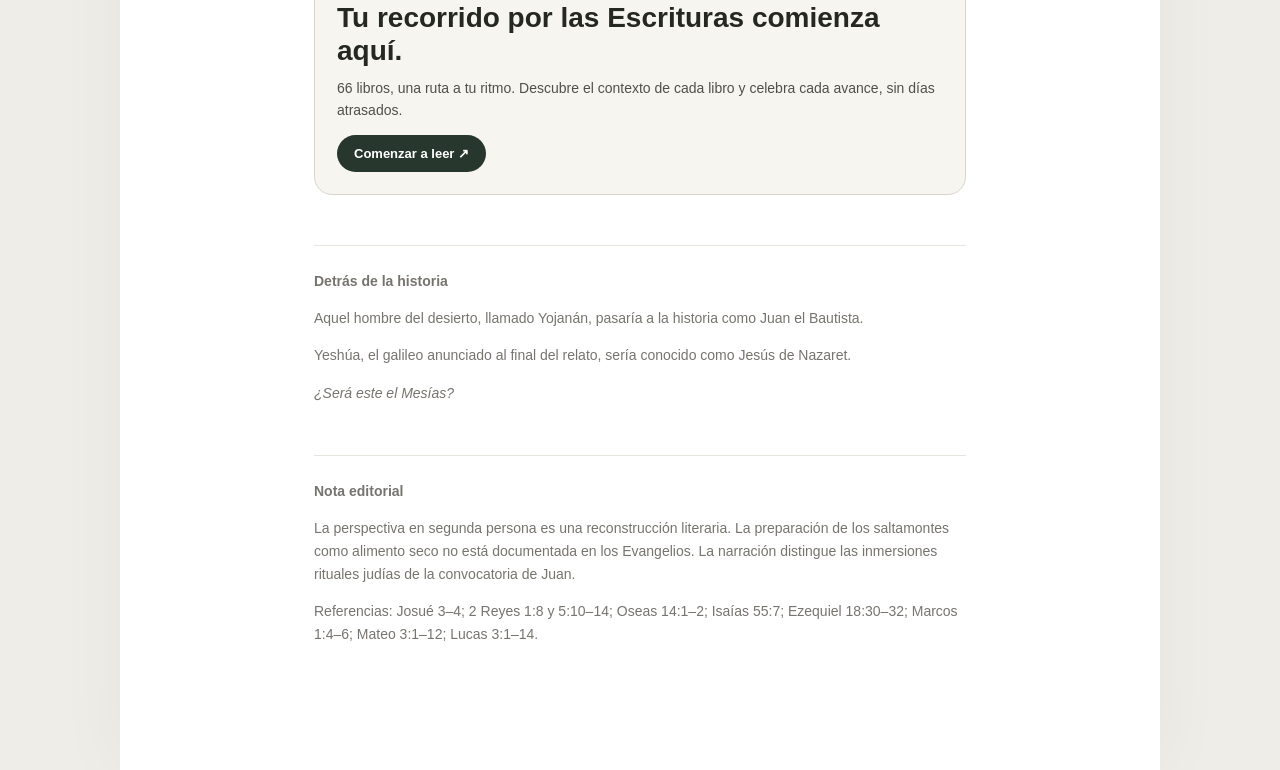
==== commit e11c5782: "Agregar CTA de lectura bíblica a Kol Basilea" ====
--- a/historias-del-reino/a-orillas-del-jordan/index.html
+++ b/historias-del-reino/a-orillas-del-jordan/index.html
@@ -29,4 +29,4 @@
 <p>Los hombres terminan su conversación y cada uno sigue su camino. Tú permaneces un momento junto a la sinagoga, repasando lo que has escuchado.</p>
 <p>Unos días después, emprendes el camino hacia el Jordán.</p>
 <p>Todavía no sabes que allí escucharás hablar de alguien que viene después de Yojanán.</p>
-<p>Un hombre de Galilea llamado Yeshúa. </p></div><aside class="article-note" aria-label="Detrás de la historia"><strong>Detrás de la historia</strong><p>Aquel hombre del desierto, llamado Yojanán, pasaría a la historia como Juan el Bautista.</p><p>Yeshúa, el galileo anunciado al final del relato, sería conocido como Jesús de Nazaret.</p><p><em>¿Será este el Mesías?</em></p></aside><aside class="article-note"><strong>Nota editorial</strong><p>La perspectiva en segunda persona es una reconstrucción literaria. La preparación de los saltamontes como alimento seco no está documentada en los Evangelios. La narración distingue las inmersiones rituales judías de la convocatoria de Juan.</p><p>Referencias: Josué 3–4; 2 Reyes 1:8 y 5:10–14; Oseas 14:1–2; Isaías 55:7; Ezequiel 18:30–32; Marcos 1:4–6; Mateo 3:1–12; Lucas 3:1–14.</p></aside></article></main><nav class="reader-bottom" aria-label="Controles de lectura"><a href="../../#explorar">← Explorar</a><div style="display:flex;align-items:center;gap:9px"><span data-progress-label>0% leído</span><div class="progress-track" aria-hidden="true"><div class="progress-fill" data-progress-fill></div></div></div><a href="../../#inicio">Inicio →</a></nav></div></body></html>
+<p>Un hombre de Galilea llamado Yeshúa. </p></div><a href="https://ivanndlezz.github.io/kol-basilea-lectura/" target="_blank" rel="noopener noreferrer" aria-label="Comenzar a leer la Biblia con Kol Basilea" style="display:block;margin:20px 0;padding:22px;border:1px solid #d8d5ce;border-radius:18px;background:#f7f5ef;color:#252820;text-decoration:none"><span style="display:block;font-size:11px;letter-spacing:.12em;text-transform:uppercase;opacity:.65;margin-bottom:9px">KOL BASILEA · LECTURA BÍBLICA</span><strong style="display:block;font-size:clamp(21px,5vw,28px);line-height:1.2;margin-bottom:10px">Tu recorrido por las Escrituras comienza aquí.</strong><span style="display:block;font-size:14px;line-height:1.55;opacity:.8;margin-bottom:14px">66 libros, una ruta a tu ritmo. Descubre el contexto de cada libro y celebra cada avance, sin días atrasados.</span><span style="display:inline-block;border-radius:30px;background:#28372e;color:white;padding:11px 17px;font-size:13px;font-weight:650">Comenzar a leer ↗</span></a><aside class="article-note" aria-label="Detrás de la historia"><strong>Detrás de la historia</strong><p>Aquel hombre del desierto, llamado Yojanán, pasaría a la historia como Juan el Bautista.</p><p>Yeshúa, el galileo anunciado al final del relato, sería conocido como Jesús de Nazaret.</p><p><em>¿Será este el Mesías?</em></p></aside><aside class="article-note"><strong>Nota editorial</strong><p>La perspectiva en segunda persona es una reconstrucción literaria. La preparación de los saltamontes como alimento seco no está documentada en los Evangelios. La narración distingue las inmersiones rituales judías de la convocatoria de Juan.</p><p>Referencias: Josué 3–4; 2 Reyes 1:8 y 5:10–14; Oseas 14:1–2; Isaías 55:7; Ezequiel 18:30–32; Marcos 1:4–6; Mateo 3:1–12; Lucas 3:1–14.</p></aside></article></main><nav class="reader-bottom" aria-label="Controles de lectura"><a href="../../#explorar">← Explorar</a><div style="display:flex;align-items:center;gap:9px"><span data-progress-label>0% leído</span><div class="progress-track" aria-hidden="true"><div class="progress-fill" data-progress-fill></div></div></div><a href="../../#inicio">Inicio →</a></nav></div></body></html>
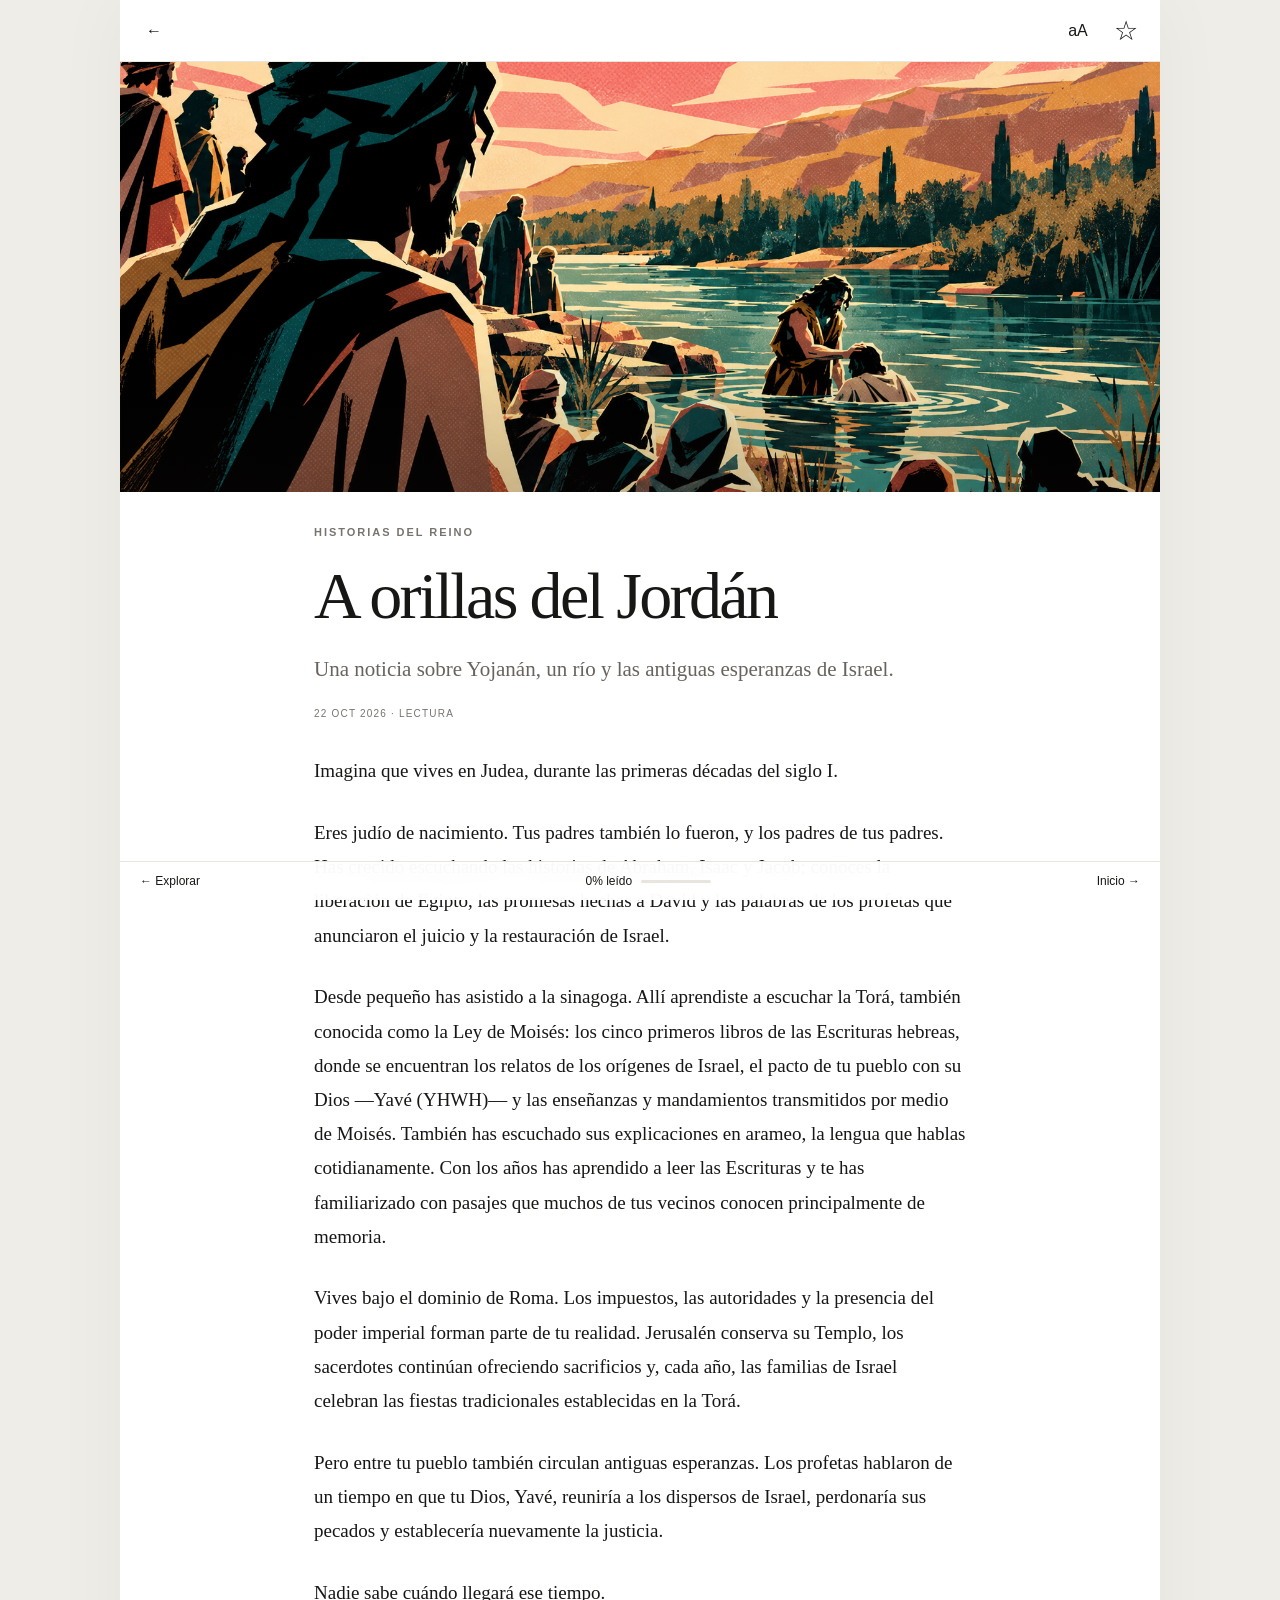
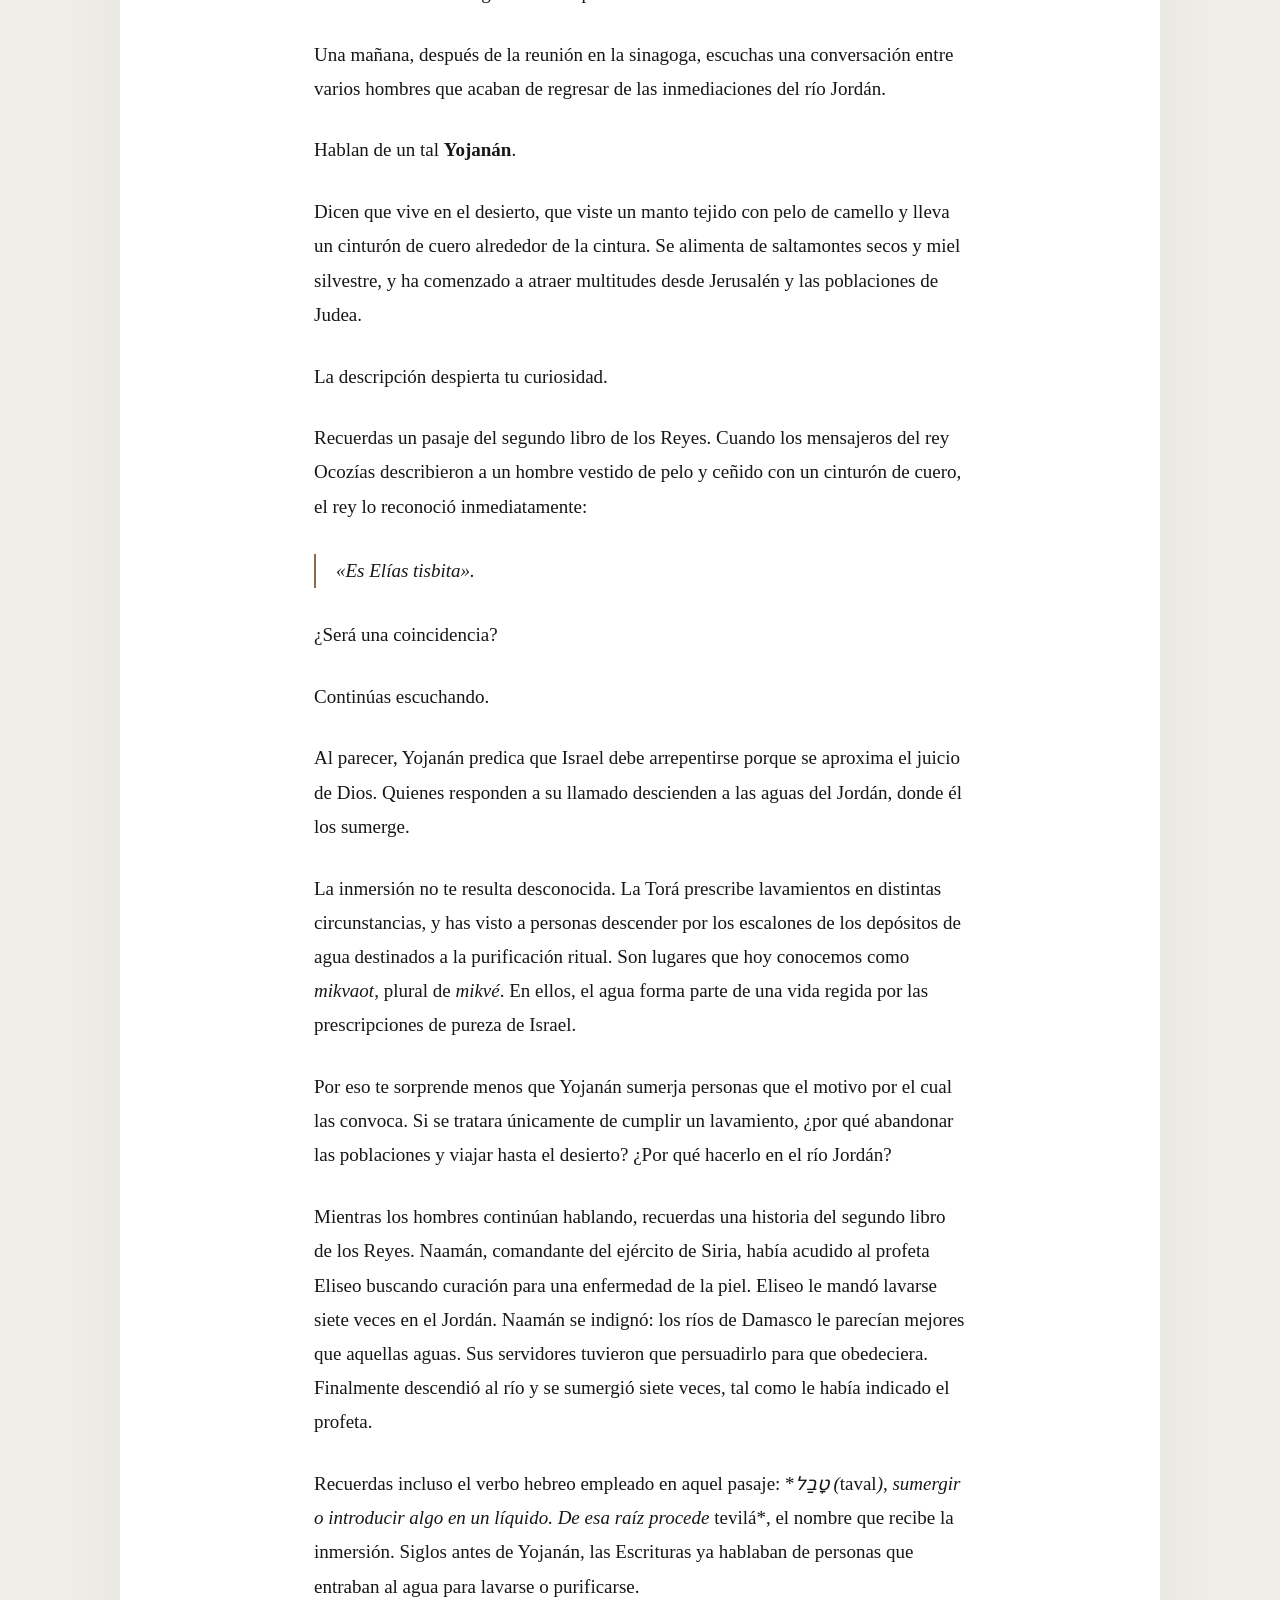
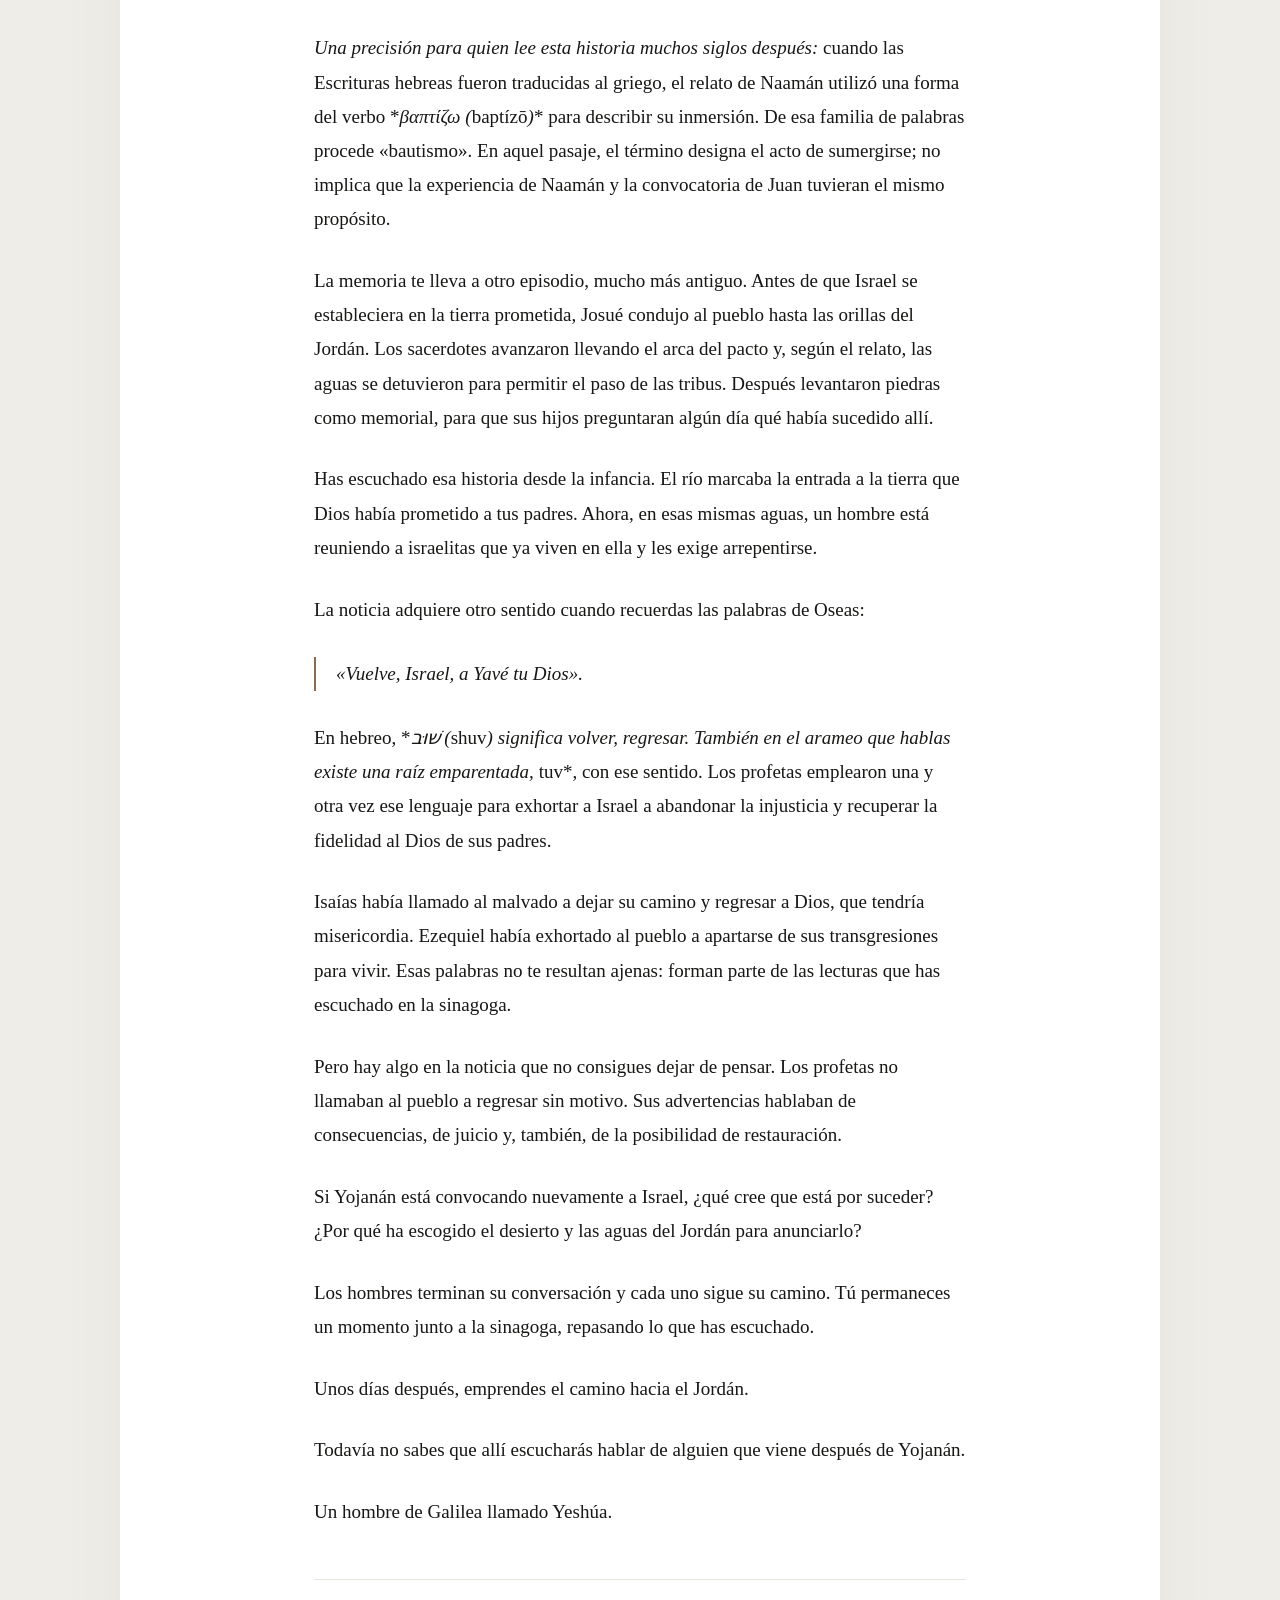
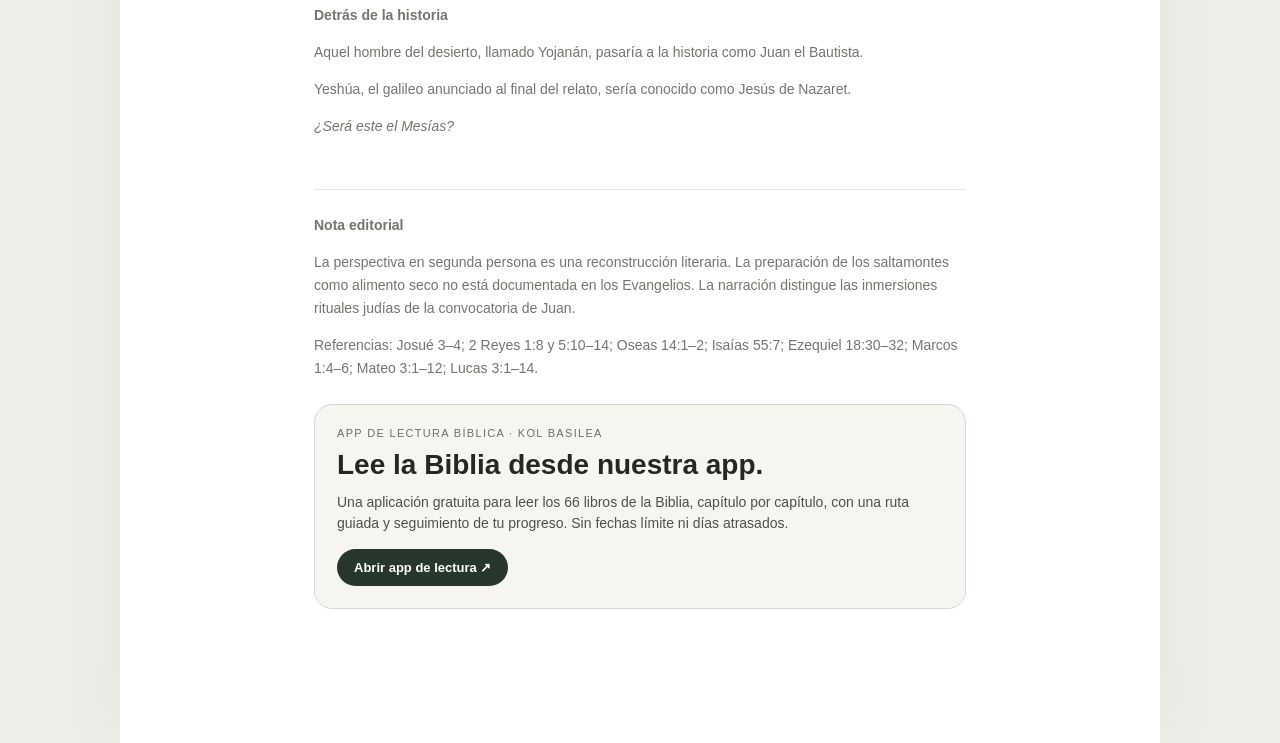
==== commit d57b7798: "Mover CTA al final y aclarar que es una app para leer la Biblia" ====
--- a/historias-del-reino/a-orillas-del-jordan/index.html
+++ b/historias-del-reino/a-orillas-del-jordan/index.html
@@ -29,4 +29,4 @@
 <p>Los hombres terminan su conversación y cada uno sigue su camino. Tú permaneces un momento junto a la sinagoga, repasando lo que has escuchado.</p>
 <p>Unos días después, emprendes el camino hacia el Jordán.</p>
 <p>Todavía no sabes que allí escucharás hablar de alguien que viene después de Yojanán.</p>
-<p>Un hombre de Galilea llamado Yeshúa. </p></div><a href="https://ivanndlezz.github.io/kol-basilea-lectura/" target="_blank" rel="noopener noreferrer" aria-label="Comenzar a leer la Biblia con Kol Basilea" style="display:block;margin:20px 0;padding:22px;border:1px solid #d8d5ce;border-radius:18px;background:#f7f5ef;color:#252820;text-decoration:none"><span style="display:block;font-size:11px;letter-spacing:.12em;text-transform:uppercase;opacity:.65;margin-bottom:9px">KOL BASILEA · LECTURA BÍBLICA</span><strong style="display:block;font-size:clamp(21px,5vw,28px);line-height:1.2;margin-bottom:10px">Tu recorrido por las Escrituras comienza aquí.</strong><span style="display:block;font-size:14px;line-height:1.55;opacity:.8;margin-bottom:14px">66 libros, una ruta a tu ritmo. Descubre el contexto de cada libro y celebra cada avance, sin días atrasados.</span><span style="display:inline-block;border-radius:30px;background:#28372e;color:white;padding:11px 17px;font-size:13px;font-weight:650">Comenzar a leer ↗</span></a><aside class="article-note" aria-label="Detrás de la historia"><strong>Detrás de la historia</strong><p>Aquel hombre del desierto, llamado Yojanán, pasaría a la historia como Juan el Bautista.</p><p>Yeshúa, el galileo anunciado al final del relato, sería conocido como Jesús de Nazaret.</p><p><em>¿Será este el Mesías?</em></p></aside><aside class="article-note"><strong>Nota editorial</strong><p>La perspectiva en segunda persona es una reconstrucción literaria. La preparación de los saltamontes como alimento seco no está documentada en los Evangelios. La narración distingue las inmersiones rituales judías de la convocatoria de Juan.</p><p>Referencias: Josué 3–4; 2 Reyes 1:8 y 5:10–14; Oseas 14:1–2; Isaías 55:7; Ezequiel 18:30–32; Marcos 1:4–6; Mateo 3:1–12; Lucas 3:1–14.</p></aside></article></main><nav class="reader-bottom" aria-label="Controles de lectura"><a href="../../#explorar">← Explorar</a><div style="display:flex;align-items:center;gap:9px"><span data-progress-label>0% leído</span><div class="progress-track" aria-hidden="true"><div class="progress-fill" data-progress-fill></div></div></div><a href="../../#inicio">Inicio →</a></nav></div></body></html>
+<p>Un hombre de Galilea llamado Yeshúa. </p></div><aside class="article-note" aria-label="Detrás de la historia"><strong>Detrás de la historia</strong><p>Aquel hombre del desierto, llamado Yojanán, pasaría a la historia como Juan el Bautista.</p><p>Yeshúa, el galileo anunciado al final del relato, sería conocido como Jesús de Nazaret.</p><p><em>¿Será este el Mesías?</em></p></aside><aside class="article-note"><strong>Nota editorial</strong><p>La perspectiva en segunda persona es una reconstrucción literaria. La preparación de los saltamontes como alimento seco no está documentada en los Evangelios. La narración distingue las inmersiones rituales judías de la convocatoria de Juan.</p><p>Referencias: Josué 3–4; 2 Reyes 1:8 y 5:10–14; Oseas 14:1–2; Isaías 55:7; Ezequiel 18:30–32; Marcos 1:4–6; Mateo 3:1–12; Lucas 3:1–14.</p></aside><a href="https://ivanndlezz.github.io/kol-basilea-lectura/" target="_blank" rel="noopener noreferrer" aria-label="Abrir la aplicación para leer la Biblia de Kol Basilea" style="display:block;margin:24px 0;padding:22px;border:1px solid #d8d5ce;border-radius:18px;background:#f7f5ef;color:#252820;text-decoration:none"><span style="display:block;font-size:11px;letter-spacing:.12em;text-transform:uppercase;opacity:.65;margin-bottom:9px">APP DE LECTURA BÍBLICA · KOL BASILEA</span><strong style="display:block;font-size:clamp(21px,5vw,28px);line-height:1.2;margin-bottom:10px">Lee la Biblia desde nuestra app.</strong><span style="display:block;font-size:14px;line-height:1.55;opacity:.8;margin-bottom:14px">Una aplicación gratuita para leer los 66 libros de la Biblia, capítulo por capítulo, con una ruta guiada y seguimiento de tu progreso. Sin fechas límite ni días atrasados.</span><span style="display:inline-block;border-radius:30px;background:#28372e;color:white;padding:11px 17px;font-size:13px;font-weight:650">Abrir app de lectura ↗</span></a></article></main><nav class="reader-bottom" aria-label="Controles de lectura"><a href="../../#explorar">← Explorar</a><div style="display:flex;align-items:center;gap:9px"><span data-progress-label>0% leído</span><div class="progress-track" aria-hidden="true"><div class="progress-fill" data-progress-fill></div></div></div><a href="../../#inicio">Inicio →</a></nav></div></body></html>
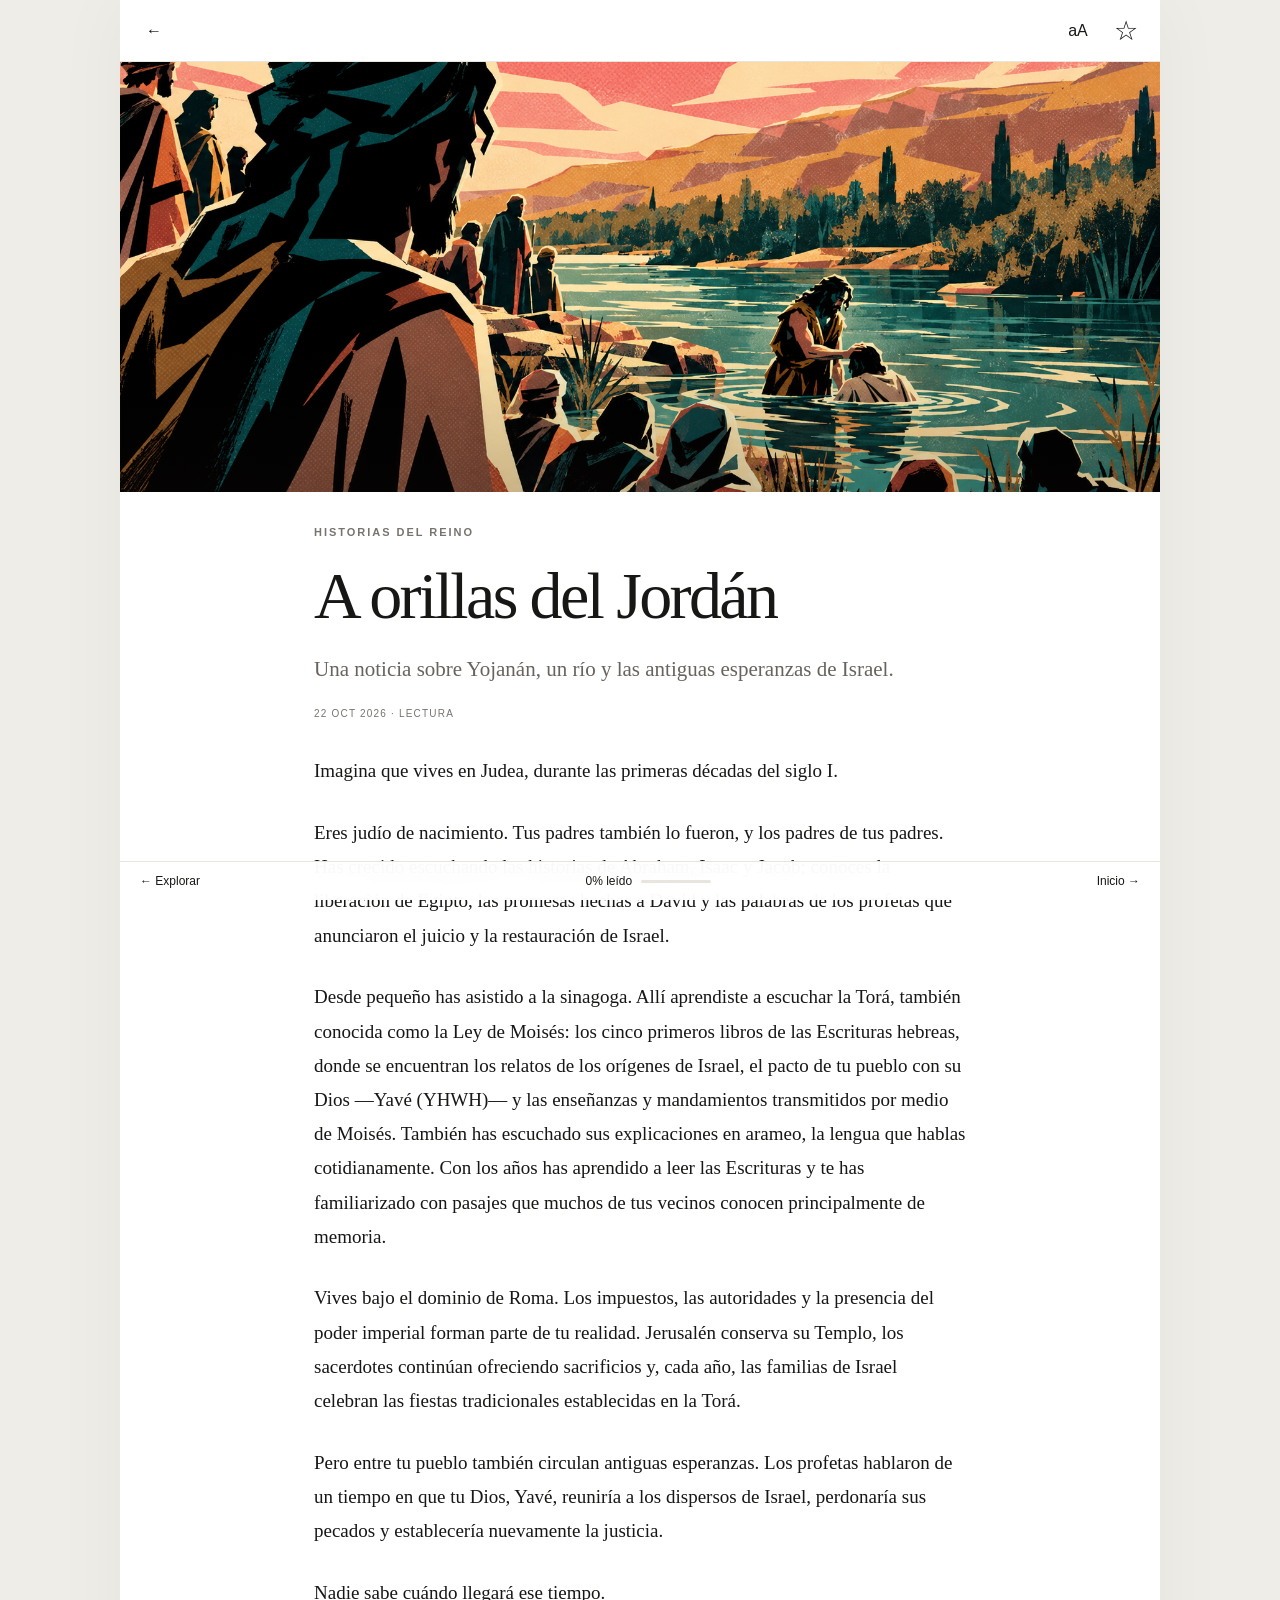
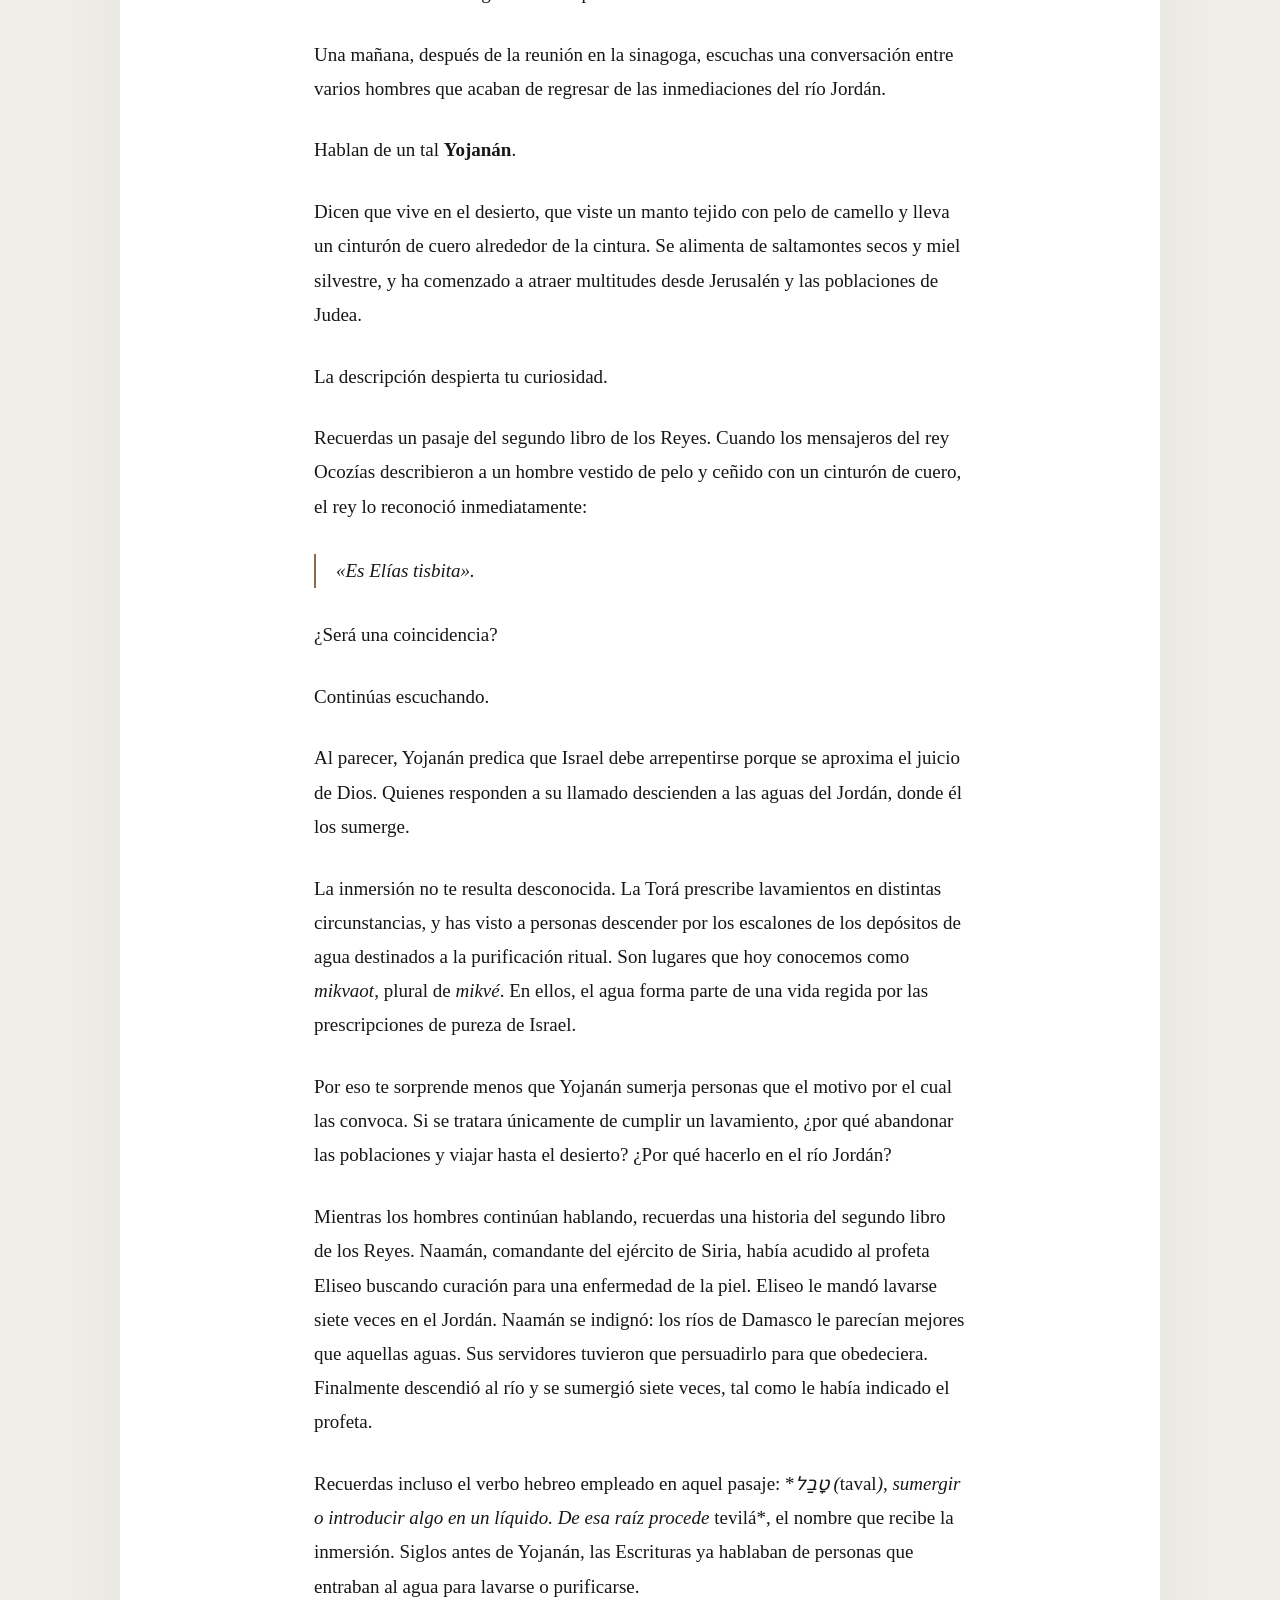
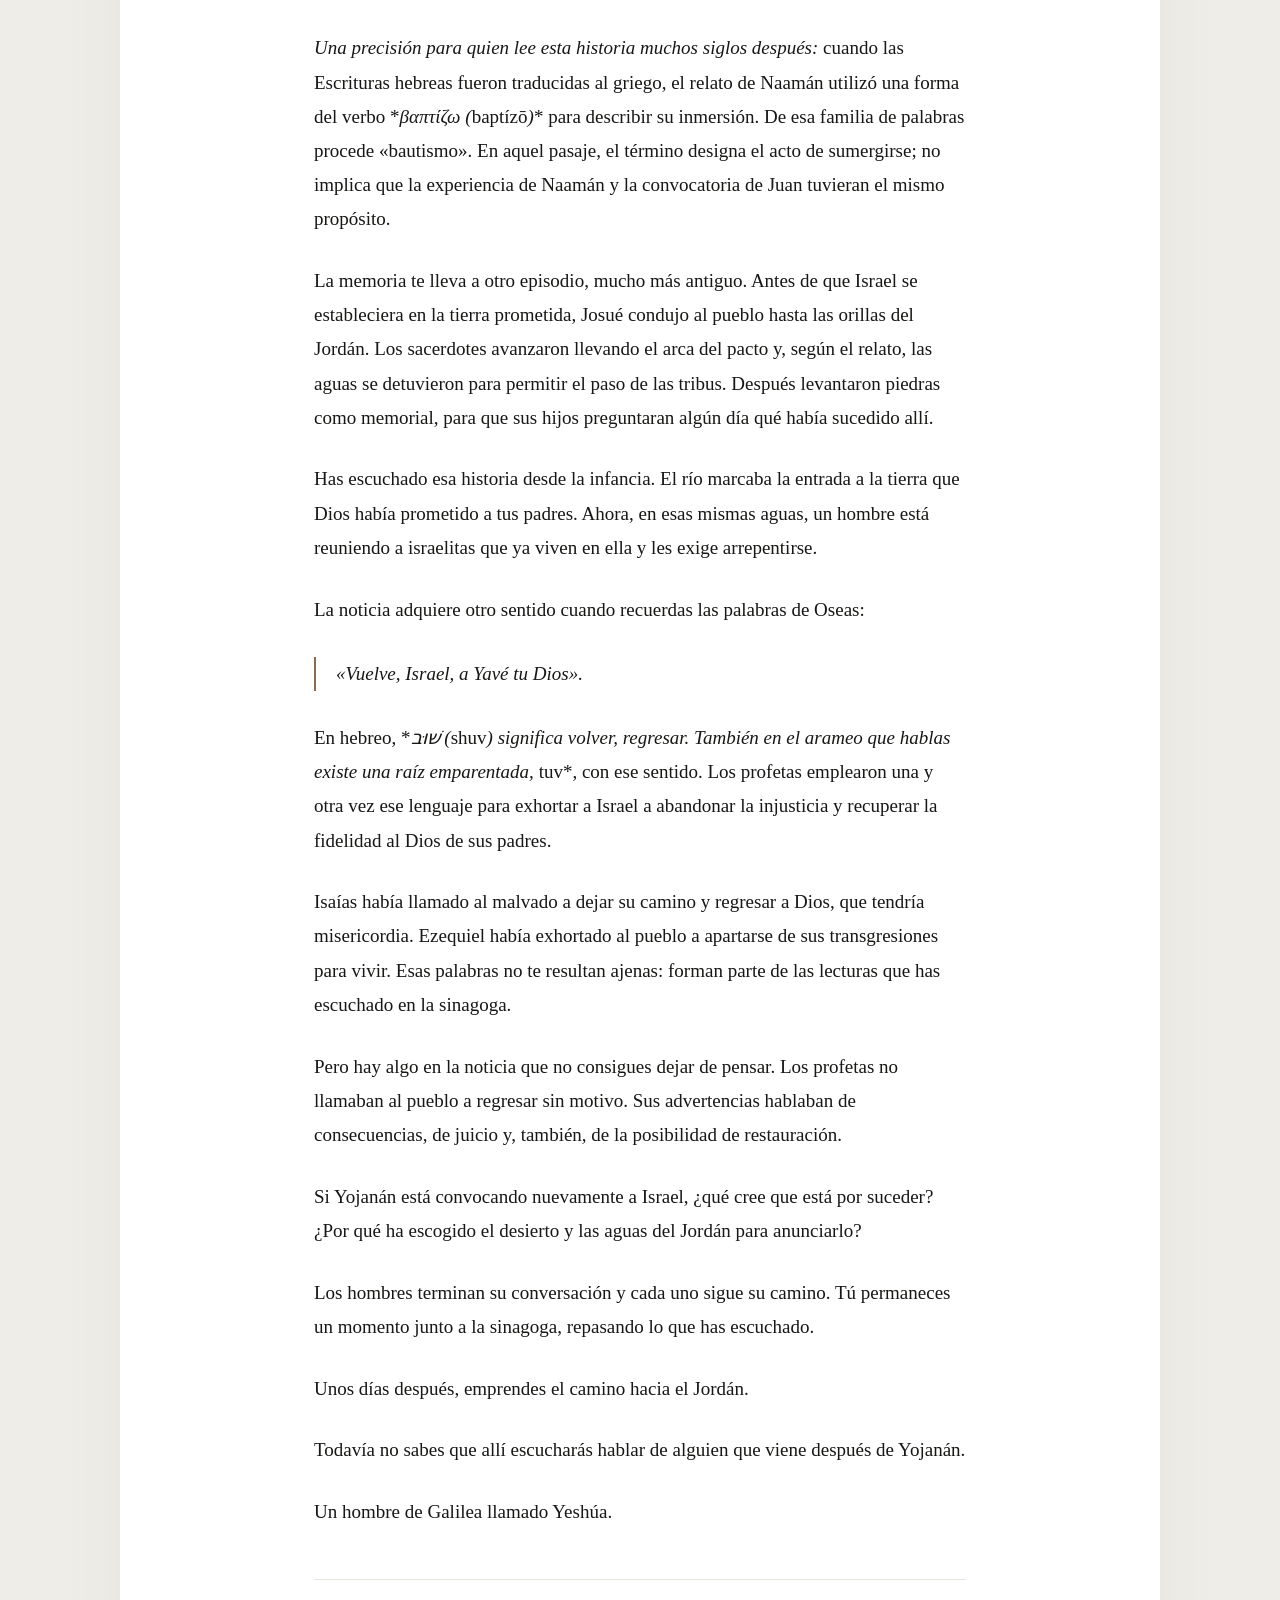
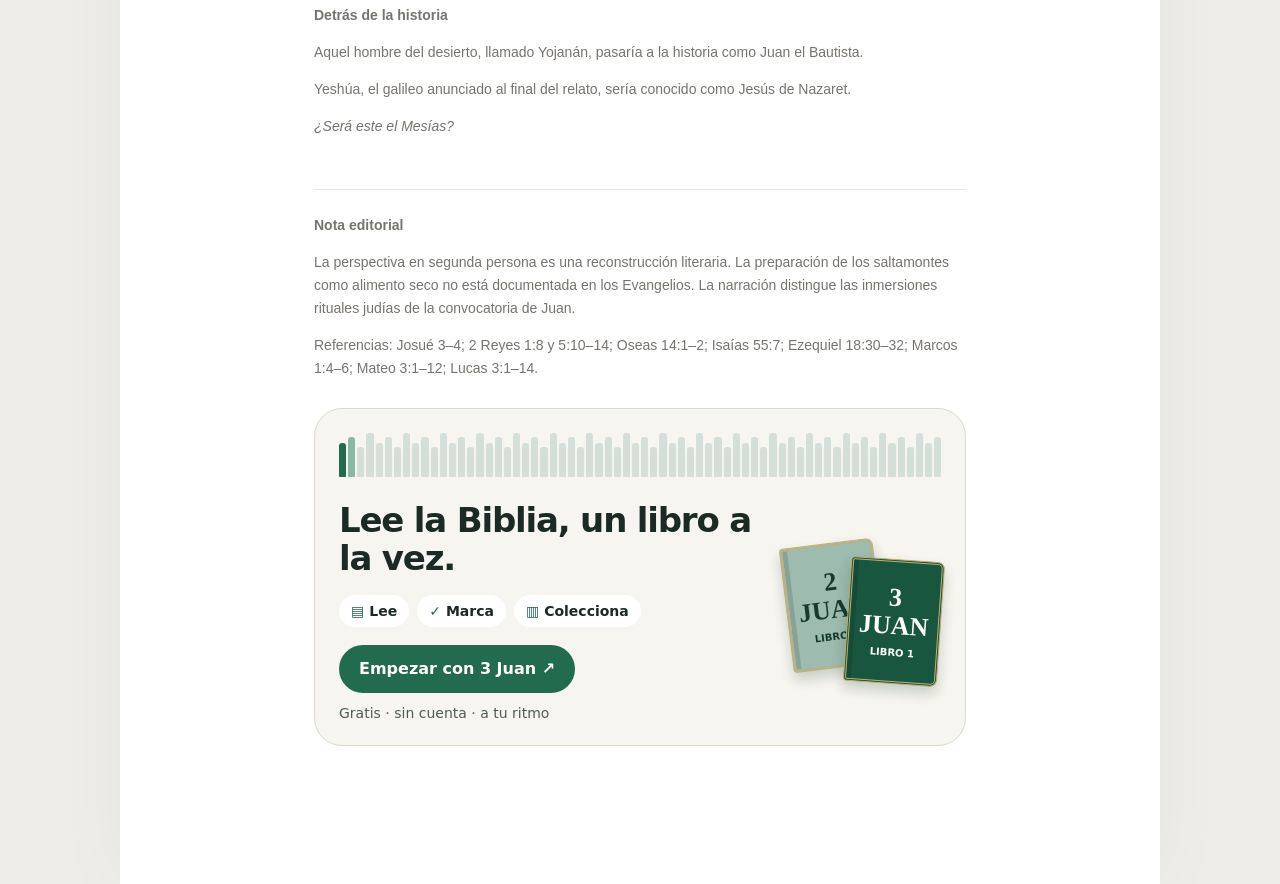
==== commit f4a814fa: "Aplicar banner visual de lectura bíblica al final de la página" ====
--- a/historias-del-reino/a-orillas-del-jordan/index.html
+++ b/historias-del-reino/a-orillas-del-jordan/index.html
@@ -1,4 +1,4 @@
-<!doctype html><html lang="es"><head><meta charset="utf-8"><meta name="viewport" content="width=device-width,initial-scale=1,viewport-fit=cover"><script src="../../assets/clarity.js" defer></script><meta name="theme-color" content="#ffffff"><title>A orillas del Jordán | Kol Basilea</title><link rel="stylesheet" href="../../assets/style.css?v=20261013-3"><script src="../../assets/app.js" defer></script><script src="../../assets/reference-sheet.js?v=20261013-3" defer></script><meta name="description" content="Viaja a la Judea del siglo I y descubre a Yojanán, las inmersiones rituales judías y el significado del Jordán en las Escrituras."><link rel="canonical" href="https://ivanndlezz.github.io/kol-basilea/historias-del-reino/a-orillas-del-jordan/"><meta name="robots" content="index,follow,max-image-preview:large"><meta property="og:locale" content="es_MX"><meta property="og:site_name" content="Kol Basilea"><meta property="og:type" content="article"><meta property="og:title" content="A orillas del Jordán | Kol Basilea"><meta property="og:description" content="Viaja a la Judea del siglo I y descubre a Yojanán, las inmersiones rituales judías y el significado del Jordán en las Escrituras."><meta property="og:url" content="https://ivanndlezz.github.io/kol-basilea/historias-del-reino/a-orillas-del-jordan/"><meta property="og:image" content="https://ivanndlezz.github.io/kol-basilea/historias-del-reino/a-orillas-del-jordan/portada.png"><meta property="og:image:type" content="image/png"><meta property="og:image:width" content="1672"><meta property="og:image:height" content="941"><meta property="og:image:alt" content="A orillas del Jordán | Kol Basilea"><meta property="article:published_time" content="2026-10-22"><meta property="article:section" content="Historias del Reino"><meta name="twitter:card" content="summary_large_image"><meta name="twitter:title" content="A orillas del Jordán | Kol Basilea"><meta name="twitter:description" content="Viaja a la Judea del siglo I y descubre a Yojanán, las inmersiones rituales judías y el significado del Jordán en las Escrituras."><meta name="twitter:image" content="https://ivanndlezz.github.io/kol-basilea/historias-del-reino/a-orillas-del-jordan/portada.png"><script type="application/ld+json">{"@context":"https://schema.org","@type":"Article","headline":"A orillas del Jordán","description":"Viaja a la Judea del siglo I y descubre a Yojanán, las inmersiones rituales judías y el significado del Jordán en las Escrituras.","inLanguage":"es-MX","datePublished":"2026-10-22","mainEntityOfPage":{"@type":"WebPage","@id":"https://ivanndlezz.github.io/kol-basilea/historias-del-reino/a-orillas-del-jordan/"},"publisher":{"@type":"Organization","name":"Kol Basilea","url":"https://ivanndlezz.github.io/kol-basilea/"},"image":["https://ivanndlezz.github.io/kol-basilea/historias-del-reino/a-orillas-del-jordan/portada.png"]}</script></head><body><div class="reader-shell" data-reader><div class="reader-progress" data-progress-fill></div><header class="reader-top"><a class="icon-btn" href="../../#inicio" aria-label="Volver al inicio">←</a><div class="right"><button class="icon-btn" type="button" aria-label="Ajustar tamaño de letra" aria-expanded="false" data-settings-toggle>aA</button><button class="icon-btn" type="button" data-bookmark aria-label="Guardar artículo" aria-pressed="false" style="font-size:27px">☆</button></div></header><div class="reader-settings" data-reader-settings hidden><span class="eyebrow">Tamaño de lectura</span><div style="margin-top:12px"><button type="button" data-font-step="-1" aria-label="Reducir letra">A−</button><button type="button" data-font-step="1" aria-label="Aumentar letra">A+</button></div></div><div class="reader-cover" role="img" aria-label="Ilustración de Yojanán sumergiendo a una persona en el río Jordán" style="background-image:url('portada.png');background-size:cover;background-position:center"></div><main><article class="reader-article"><span class="eyebrow">Historias del Reino</span><h1>A orillas del Jordán</h1><p class="reader-lead">Una noticia sobre Yojanán, un río y las antiguas esperanzas de Israel.</p><p class="meta reader-meta">22 OCT 2026 · LECTURA</p><div class="reader-prose"><p>Imagina que vives en Judea, durante las primeras décadas del siglo I.</p>
+<!doctype html><html lang="es"><head><meta charset="utf-8"><meta name="viewport" content="width=device-width,initial-scale=1,viewport-fit=cover"><script src="../../assets/clarity.js" defer></script><meta name="theme-color" content="#ffffff"><title>A orillas del Jordán | Kol Basilea</title><link rel="stylesheet" href="../../assets/style.css?v=20261013-3"><script src="../../assets/app.js" defer></script><script src="../../assets/reference-sheet.js?v=20261013-3" defer></script><meta name="description" content="Viaja a la Judea del siglo I y descubre a Yojanán, las inmersiones rituales judías y el significado del Jordán en las Escrituras."><link rel="canonical" href="https://ivanndlezz.github.io/kol-basilea/historias-del-reino/a-orillas-del-jordan/"><meta name="robots" content="index,follow,max-image-preview:large"><meta property="og:locale" content="es_MX"><meta property="og:site_name" content="Kol Basilea"><meta property="og:type" content="article"><meta property="og:title" content="A orillas del Jordán | Kol Basilea"><meta property="og:description" content="Viaja a la Judea del siglo I y descubre a Yojanán, las inmersiones rituales judías y el significado del Jordán en las Escrituras."><meta property="og:url" content="https://ivanndlezz.github.io/kol-basilea/historias-del-reino/a-orillas-del-jordan/"><meta property="og:image" content="https://ivanndlezz.github.io/kol-basilea/historias-del-reino/a-orillas-del-jordan/portada.png"><meta property="og:image:type" content="image/png"><meta property="og:image:width" content="1672"><meta property="og:image:height" content="941"><meta property="og:image:alt" content="A orillas del Jordán | Kol Basilea"><meta property="article:published_time" content="2026-10-22"><meta property="article:section" content="Historias del Reino"><meta name="twitter:card" content="summary_large_image"><meta name="twitter:title" content="A orillas del Jordán | Kol Basilea"><meta name="twitter:description" content="Viaja a la Judea del siglo I y descubre a Yojanán, las inmersiones rituales judías y el significado del Jordán en las Escrituras."><meta name="twitter:image" content="https://ivanndlezz.github.io/kol-basilea/historias-del-reino/a-orillas-del-jordan/portada.png"><script type="application/ld+json">{"@context":"https://schema.org","@type":"Article","headline":"A orillas del Jordán","description":"Viaja a la Judea del siglo I y descubre a Yojanán, las inmersiones rituales judías y el significado del Jordán en las Escrituras.","inLanguage":"es-MX","datePublished":"2026-10-22","mainEntityOfPage":{"@type":"WebPage","@id":"https://ivanndlezz.github.io/kol-basilea/historias-del-reino/a-orillas-del-jordan/"},"publisher":{"@type":"Organization","name":"Kol Basilea","url":"https://ivanndlezz.github.io/kol-basilea/"},"image":["https://ivanndlezz.github.io/kol-basilea/historias-del-reino/a-orillas-del-jordan/portada.png"]}</script><link rel="stylesheet" href="../../assets/lectura-banner.css"></head><body><div class="reader-shell" data-reader><div class="reader-progress" data-progress-fill></div><header class="reader-top"><a class="icon-btn" href="../../#inicio" aria-label="Volver al inicio">←</a><div class="right"><button class="icon-btn" type="button" aria-label="Ajustar tamaño de letra" aria-expanded="false" data-settings-toggle>aA</button><button class="icon-btn" type="button" data-bookmark aria-label="Guardar artículo" aria-pressed="false" style="font-size:27px">☆</button></div></header><div class="reader-settings" data-reader-settings hidden><span class="eyebrow">Tamaño de lectura</span><div style="margin-top:12px"><button type="button" data-font-step="-1" aria-label="Reducir letra">A−</button><button type="button" data-font-step="1" aria-label="Aumentar letra">A+</button></div></div><div class="reader-cover" role="img" aria-label="Ilustración de Yojanán sumergiendo a una persona en el río Jordán" style="background-image:url('portada.png');background-size:cover;background-position:center"></div><main><article class="reader-article"><span class="eyebrow">Historias del Reino</span><h1>A orillas del Jordán</h1><p class="reader-lead">Una noticia sobre Yojanán, un río y las antiguas esperanzas de Israel.</p><p class="meta reader-meta">22 OCT 2026 · LECTURA</p><div class="reader-prose"><p>Imagina que vives en Judea, durante las primeras décadas del siglo I.</p>
 <p>Eres judío de nacimiento. Tus padres también lo fueron, y los padres de tus padres. Has crecido escuchando las historias de Abraham, Isaac y Jacob; conoces la liberación de Egipto, las promesas hechas a David y las palabras de los profetas que anunciaron el juicio y la restauración de Israel.</p>
 <p>Desde pequeño has asistido a la sinagoga. Allí aprendiste a escuchar la Torá, también conocida como la Ley de Moisés: los cinco primeros libros de las Escrituras hebreas, donde se encuentran los relatos de los orígenes de Israel, el pacto de tu pueblo con su Dios —Yavé (YHWH)— y las enseñanzas y mandamientos transmitidos por medio de Moisés. También has escuchado sus explicaciones en arameo, la lengua que hablas cotidianamente. Con los años has aprendido a leer las Escrituras y te has familiarizado con pasajes que muchos de tus vecinos conocen principalmente de memoria.</p>
 <p>Vives bajo el dominio de Roma. Los impuestos, las autoridades y la presencia del poder imperial forman parte de tu realidad. Jerusalén conserva su Templo, los sacerdotes continúan ofreciendo sacrificios y, cada año, las familias de Israel celebran las fiestas tradicionales establecidas en la Torá.</p>
@@ -29,4 +29,4 @@
 <p>Los hombres terminan su conversación y cada uno sigue su camino. Tú permaneces un momento junto a la sinagoga, repasando lo que has escuchado.</p>
 <p>Unos días después, emprendes el camino hacia el Jordán.</p>
 <p>Todavía no sabes que allí escucharás hablar de alguien que viene después de Yojanán.</p>
-<p>Un hombre de Galilea llamado Yeshúa. </p></div><aside class="article-note" aria-label="Detrás de la historia"><strong>Detrás de la historia</strong><p>Aquel hombre del desierto, llamado Yojanán, pasaría a la historia como Juan el Bautista.</p><p>Yeshúa, el galileo anunciado al final del relato, sería conocido como Jesús de Nazaret.</p><p><em>¿Será este el Mesías?</em></p></aside><aside class="article-note"><strong>Nota editorial</strong><p>La perspectiva en segunda persona es una reconstrucción literaria. La preparación de los saltamontes como alimento seco no está documentada en los Evangelios. La narración distingue las inmersiones rituales judías de la convocatoria de Juan.</p><p>Referencias: Josué 3–4; 2 Reyes 1:8 y 5:10–14; Oseas 14:1–2; Isaías 55:7; Ezequiel 18:30–32; Marcos 1:4–6; Mateo 3:1–12; Lucas 3:1–14.</p></aside><a href="https://ivanndlezz.github.io/kol-basilea-lectura/" target="_blank" rel="noopener noreferrer" aria-label="Abrir la aplicación para leer la Biblia de Kol Basilea" style="display:block;margin:24px 0;padding:22px;border:1px solid #d8d5ce;border-radius:18px;background:#f7f5ef;color:#252820;text-decoration:none"><span style="display:block;font-size:11px;letter-spacing:.12em;text-transform:uppercase;opacity:.65;margin-bottom:9px">APP DE LECTURA BÍBLICA · KOL BASILEA</span><strong style="display:block;font-size:clamp(21px,5vw,28px);line-height:1.2;margin-bottom:10px">Lee la Biblia desde nuestra app.</strong><span style="display:block;font-size:14px;line-height:1.55;opacity:.8;margin-bottom:14px">Una aplicación gratuita para leer los 66 libros de la Biblia, capítulo por capítulo, con una ruta guiada y seguimiento de tu progreso. Sin fechas límite ni días atrasados.</span><span style="display:inline-block;border-radius:30px;background:#28372e;color:white;padding:11px 17px;font-size:13px;font-weight:650">Abrir app de lectura ↗</span></a></article></main><nav class="reader-bottom" aria-label="Controles de lectura"><a href="../../#explorar">← Explorar</a><div style="display:flex;align-items:center;gap:9px"><span data-progress-label>0% leído</span><div class="progress-track" aria-hidden="true"><div class="progress-fill" data-progress-fill></div></div></div><a href="../../#inicio">Inicio →</a></nav></div></body></html>
+<p>Un hombre de Galilea llamado Yeshúa. </p></div><aside class="article-note" aria-label="Detrás de la historia"><strong>Detrás de la historia</strong><p>Aquel hombre del desierto, llamado Yojanán, pasaría a la historia como Juan el Bautista.</p><p>Yeshúa, el galileo anunciado al final del relato, sería conocido como Jesús de Nazaret.</p><p><em>¿Será este el Mesías?</em></p></aside><aside class="article-note"><strong>Nota editorial</strong><p>La perspectiva en segunda persona es una reconstrucción literaria. La preparación de los saltamontes como alimento seco no está documentada en los Evangelios. La narración distingue las inmersiones rituales judías de la convocatoria de Juan.</p><p>Referencias: Josué 3–4; 2 Reyes 1:8 y 5:10–14; Oseas 14:1–2; Isaías 55:7; Ezequiel 18:30–32; Marcos 1:4–6; Mateo 3:1–12; Lucas 3:1–14.</p></aside><aside class="kb-banner" aria-label="Aplicación para leer la Biblia de Kol Basilea"><div class="kb-shelf" role="img" aria-label="Estantería de 66 libros"><i></i><i></i><i></i><i></i><i></i><i></i><i></i><i></i><i></i><i></i><i></i><i></i><i></i><i></i><i></i><i></i><i></i><i></i><i></i><i></i><i></i><i></i><i></i><i></i><i></i><i></i><i></i><i></i><i></i><i></i><i></i><i></i><i></i><i></i><i></i><i></i><i></i><i></i><i></i><i></i><i></i><i></i><i></i><i></i><i></i><i></i><i></i><i></i><i></i><i></i><i></i><i></i><i></i><i></i><i></i><i></i><i></i><i></i><i></i><i></i><i></i><i></i><i></i><i></i><i></i><i></i></div><div class="kb-main"><h2 class="kb-title">Lee la Biblia, un libro a la vez.</h2><div class="kb-art" aria-hidden="true"><div class="kb-book kb-book-back">2<br>JUAN<small>LIBRO 2</small></div><div class="kb-book kb-book-main">3<br>JUAN<small>LIBRO 1</small></div></div><ul class="kb-verbs"><li><span>▤</span>Lee</li><li><span>✓</span>Marca</li><li><span>▥</span>Colecciona</li></ul><div class="kb-foot"><a class="kb-btn" href="https://ivanndlezz.github.io/kol-basilea-lectura/" rel="noopener">Empezar con 3 Juan ↗</a><span class="kb-note">Gratis · sin cuenta · a tu ritmo</span></div></div></aside></article></main><nav class="reader-bottom" aria-label="Controles de lectura"><a href="../../#explorar">← Explorar</a><div style="display:flex;align-items:center;gap:9px"><span data-progress-label>0% leído</span><div class="progress-track" aria-hidden="true"><div class="progress-fill" data-progress-fill></div></div></div><a href="../../#inicio">Inicio →</a></nav></div></body></html>
--- a/assets/lectura-banner.css
+++ b/assets/lectura-banner.css
@@ -0,0 +1 @@
+.kb-banner{box-sizing:border-box;max-width:680px;margin:28px auto;padding:24px;border:1.5px solid #dad8cf;border-radius:28px;background:#f6f5f0;color:#1b2a24;font-family:-apple-system,BlinkMacSystemFont,"Segoe UI",system-ui,sans-serif}.kb-banner *{box-sizing:border-box}.kb-shelf{display:flex;gap:2px;align-items:flex-end;height:44px;margin-bottom:25px}.kb-shelf i{flex:1;min-width:0;background:#d5dfd9;border-radius:3px 3px 1px 1px;height:34px}.kb-shelf i:nth-child(4n+2){height:40px}.kb-shelf i:nth-child(4n+3){height:30px}.kb-shelf i:nth-child(4n){height:44px}.kb-shelf i:first-child{background:#236b4f}.kb-shelf i:nth-child(2){background:#8cb7a4}.kb-main{display:grid;grid-template-columns:minmax(0,1fr) auto;grid-template-areas:"title art" "verbs verbs" "foot foot";gap:18px 14px;align-items:center}.kb-title{grid-area:title;margin:0;font-size:clamp(25px,5vw,34px);line-height:1.1;font-weight:800;letter-spacing:-.035em}.kb-art{grid-area:art;position:relative;width:105px;height:95px}.kb-book{position:absolute;width:62px;height:85px;border-radius:4px 7px 7px 4px;background:#18563f;color:#fff;box-shadow:0 7px 13px #14281e33,inset 5px 0 #0002;border:3px double #c5ae70;display:flex;align-items:center;justify-content:center;flex-direction:column;font:700 19px/1.05 Georgia,serif;text-align:center}.kb-book small{font:700 8px/1.2 system-ui;margin-top:8px}.kb-book-back{left:5px;top:4px;transform:rotate(-7deg);background:#9dbbae;color:#173a2d}.kb-book-main{right:0;bottom:0;transform:rotate(4deg)}.kb-verbs{grid-area:verbs;display:flex;flex-wrap:wrap;gap:8px;margin:0;padding:0;list-style:none}.kb-verbs li{border-radius:999px;background:#fff;padding:8px 12px;font-size:14px;font-weight:700;color:#1b2a24}.kb-verbs li span{color:#236b4f;margin-right:5px}.kb-foot{grid-area:foot;display:flex;flex-wrap:wrap;align-items:center;gap:12px 16px}.kb-btn{display:inline-flex;align-items:center;min-height:48px;border-radius:999px;padding:0 20px;background:#236b4f;color:#fff!important;text-decoration:none!important;font-size:16px;font-weight:700}.kb-note{font-size:14px;color:#4f5b55}@media(min-width:600px){.kb-main{grid-template-areas:"title art" "verbs art" "foot art"}.kb-art{width:160px;height:145px}.kb-book{width:94px;height:125px;font-size:26px}.kb-book small{font-size:10px}}@media(max-width:420px){.kb-banner{padding:18px}.kb-verbs li{font-size:13px;padding:7px 9px}}
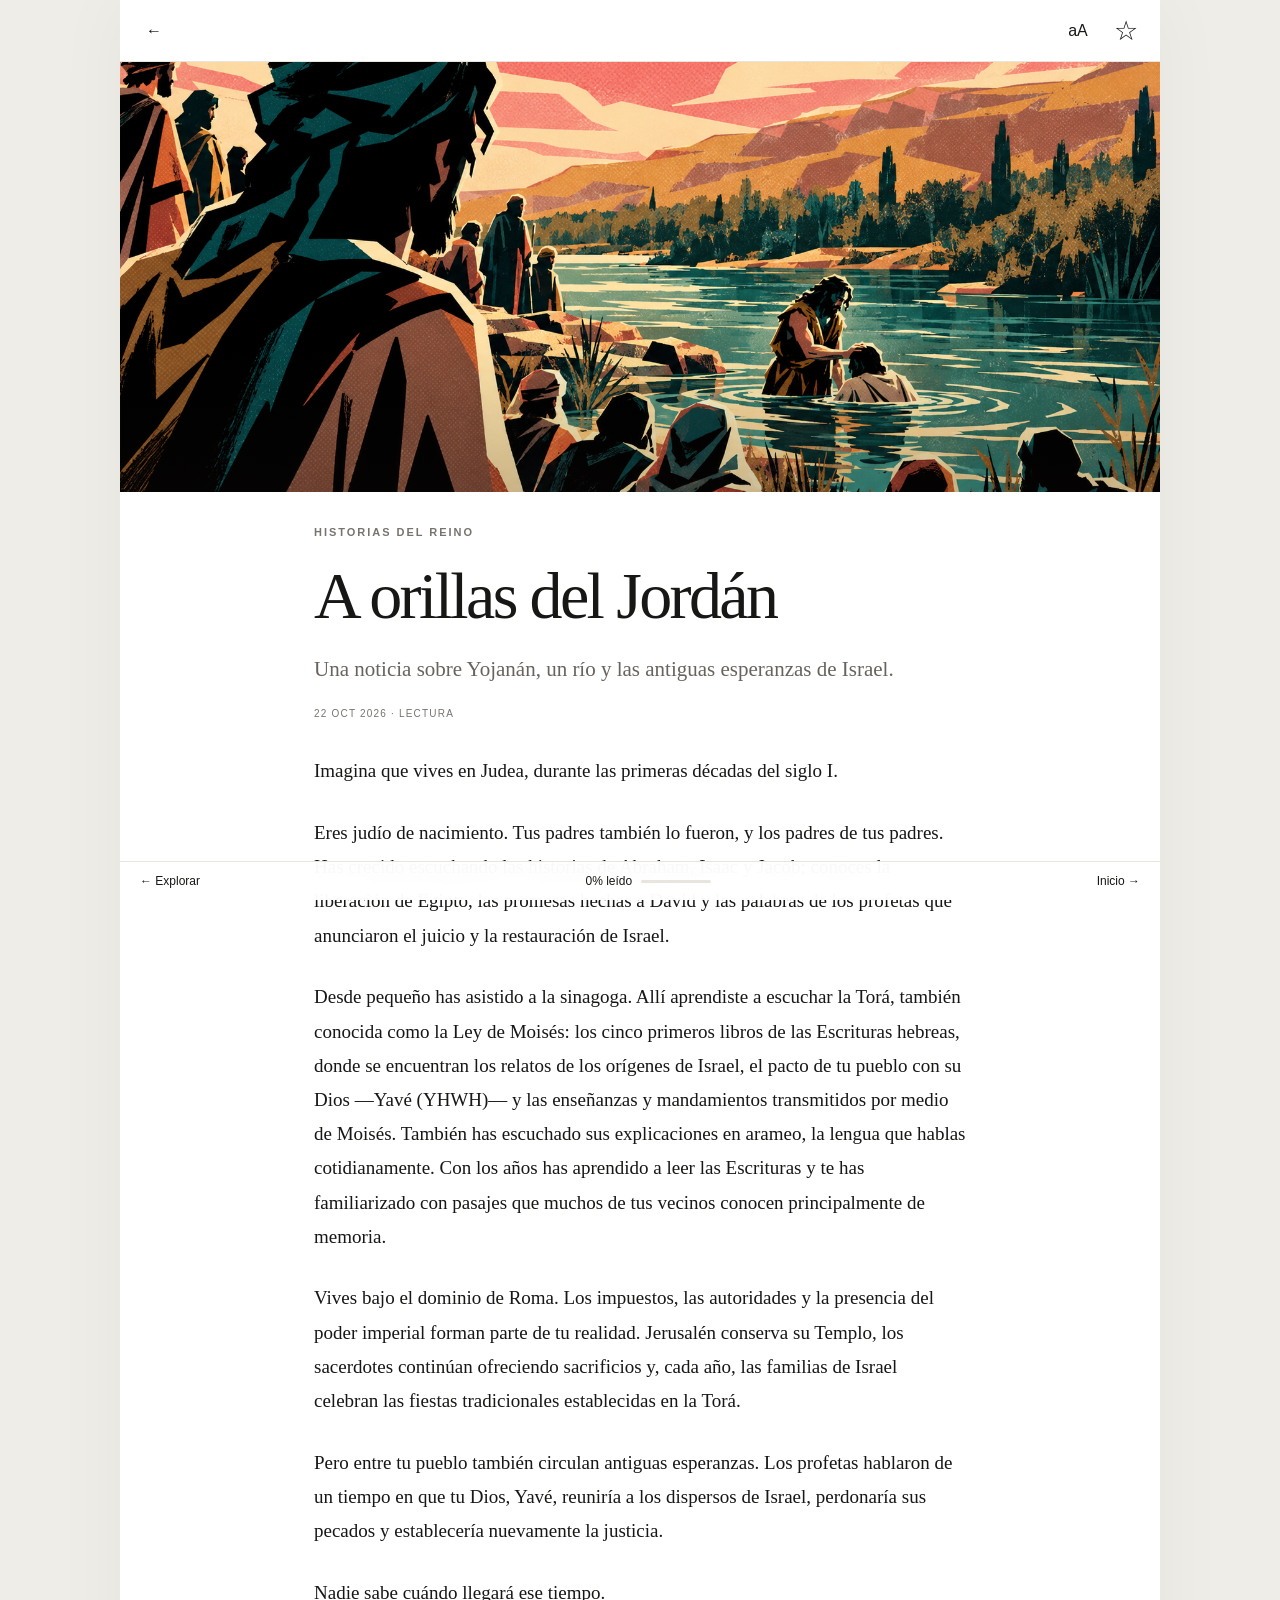
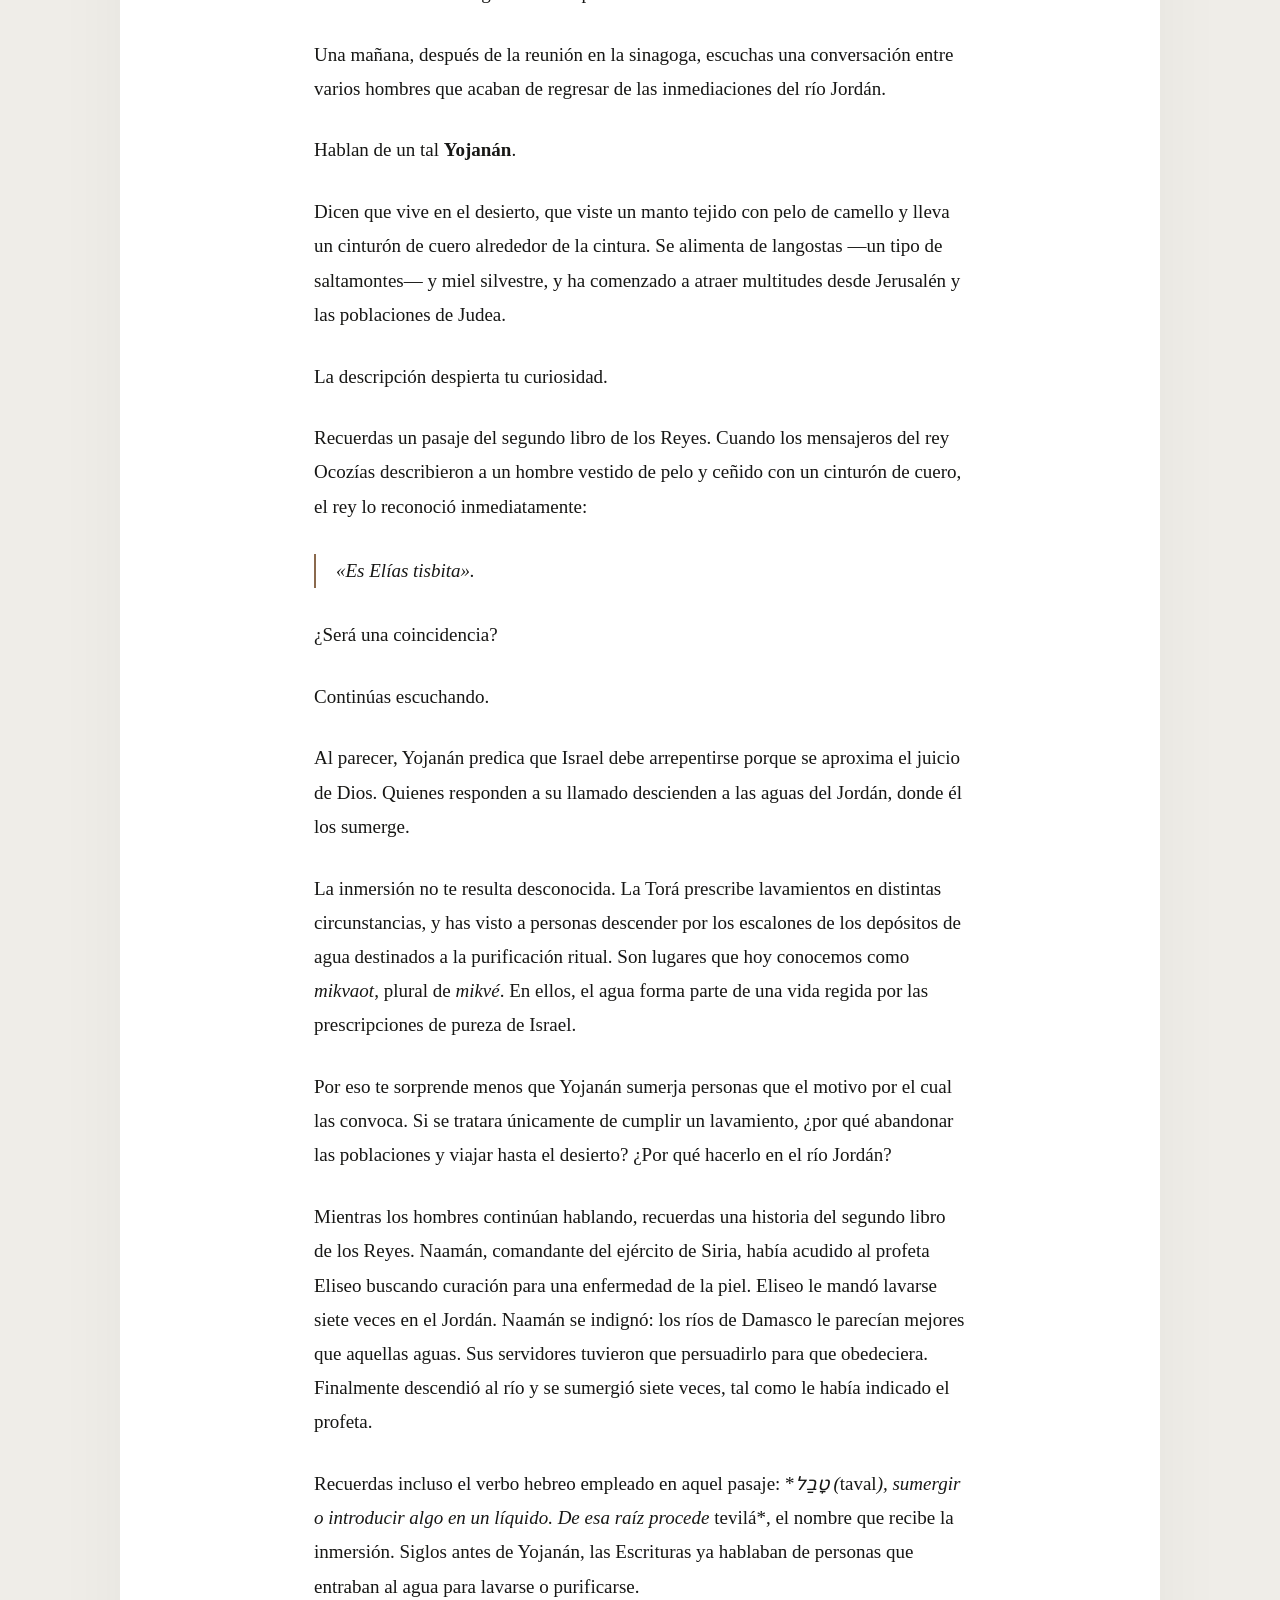
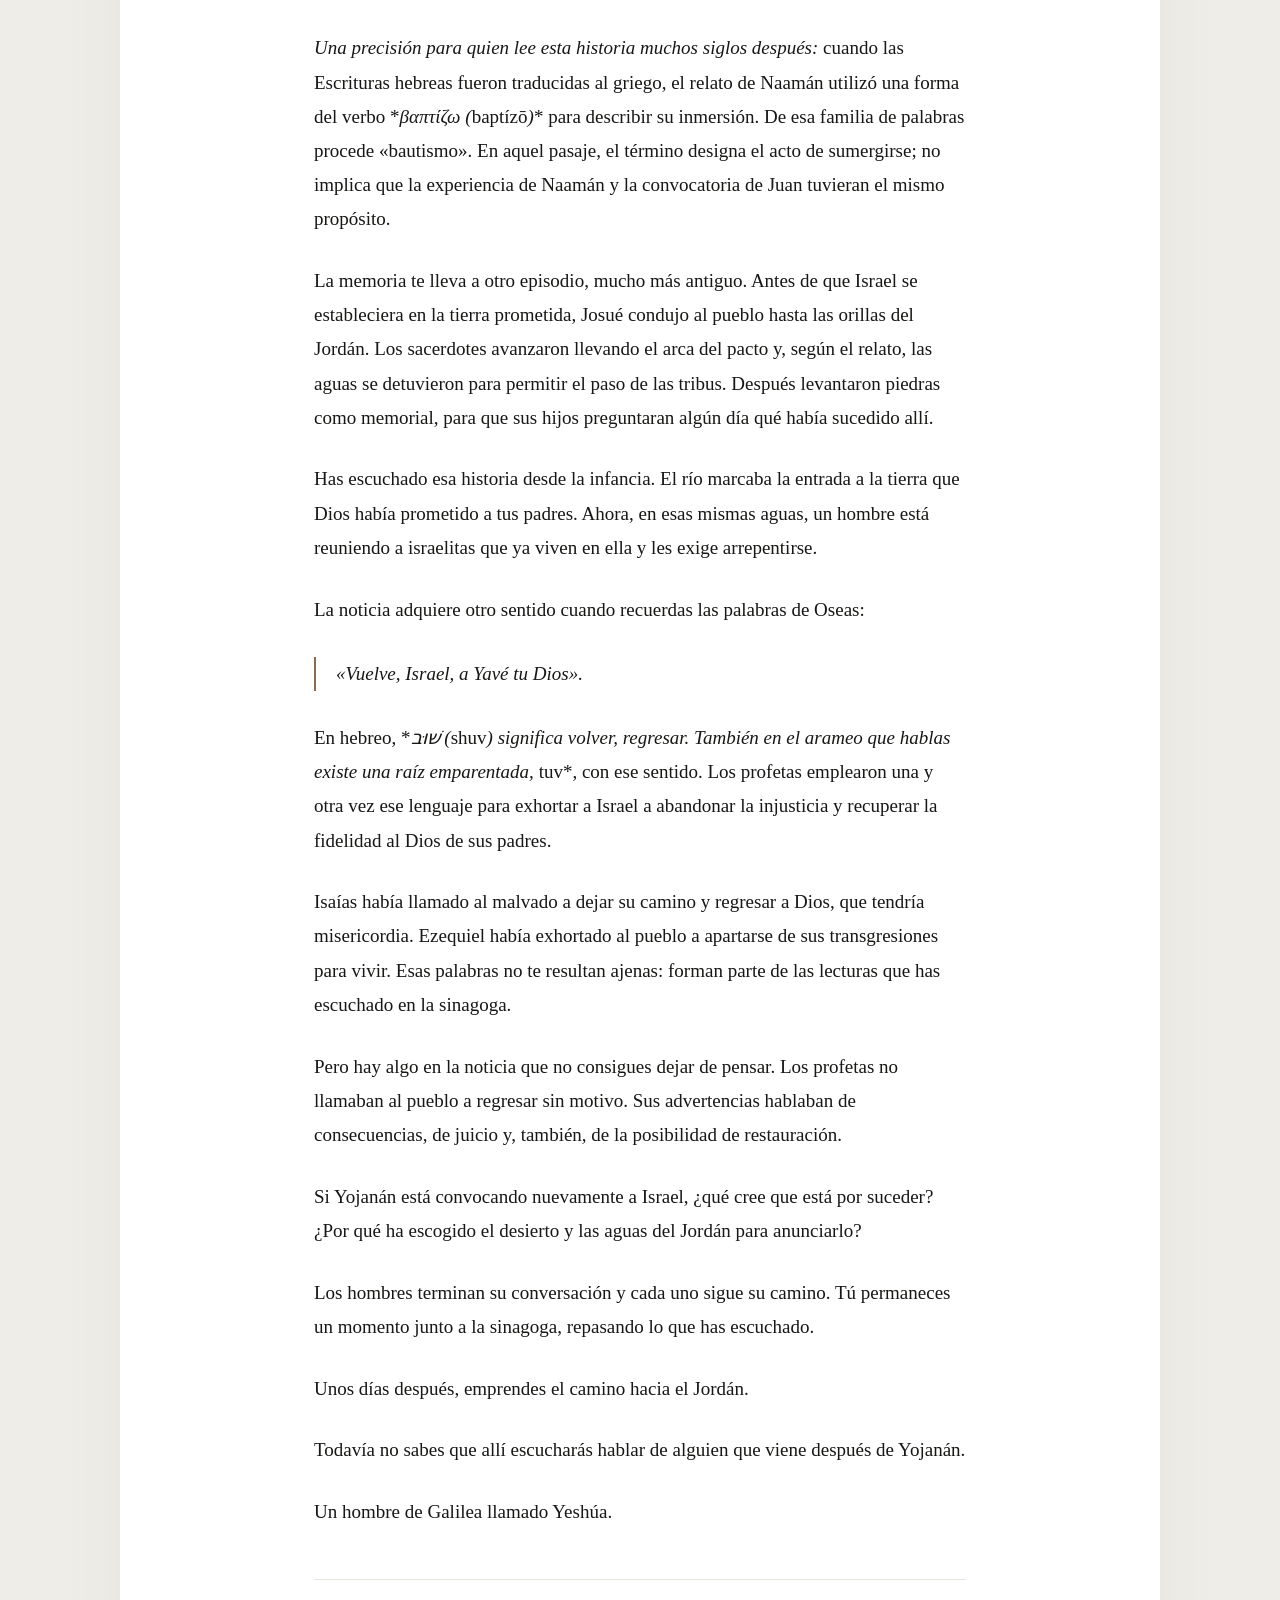
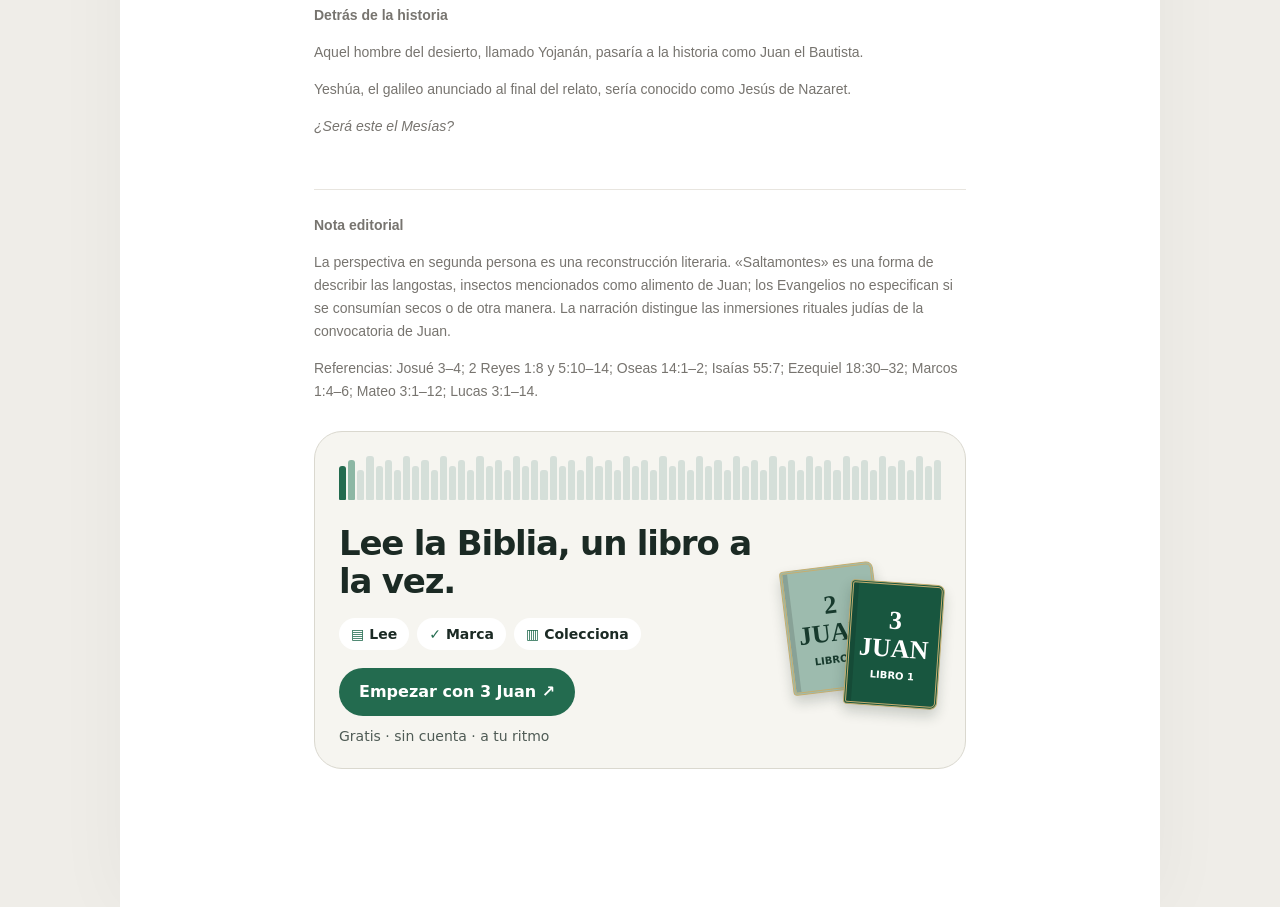
==== commit b0fc523a: "Precisa referencia a langostas y preparación no documentada en el Jordán" ====
--- a/historias-del-reino/a-orillas-del-jordan/index.html
+++ b/historias-del-reino/a-orillas-del-jordan/index.html
@@ -6,7 +6,7 @@
 <p>Nadie sabe cuándo llegará ese tiempo.</p>
 <p>Una mañana, después de la reunión en la sinagoga, escuchas una conversación entre varios hombres que acaban de regresar de las inmediaciones del río Jordán.</p>
 <p>Hablan de un tal <strong>Yojanán</strong>.</p>
-<p>Dicen que vive en el desierto, que viste un manto tejido con pelo de camello y lleva un cinturón de cuero alrededor de la cintura. Se alimenta de saltamontes secos y miel silvestre, y ha comenzado a atraer multitudes desde Jerusalén y las poblaciones de Judea.</p>
+<p>Dicen que vive en el desierto, que viste un manto tejido con pelo de camello y lleva un cinturón de cuero alrededor de la cintura. Se alimenta de langostas —un tipo de saltamontes— y miel silvestre, y ha comenzado a atraer multitudes desde Jerusalén y las poblaciones de Judea.</p>
 <p>La descripción despierta tu curiosidad.</p>
 <p>Recuerdas un pasaje del segundo libro de los Reyes. Cuando los mensajeros del rey Ocozías describieron a un hombre vestido de pelo y ceñido con un cinturón de cuero, el rey lo reconoció inmediatamente:</p>
 <blockquote>«Es Elías tisbita».</blockquote>
@@ -29,4 +29,4 @@
 <p>Los hombres terminan su conversación y cada uno sigue su camino. Tú permaneces un momento junto a la sinagoga, repasando lo que has escuchado.</p>
 <p>Unos días después, emprendes el camino hacia el Jordán.</p>
 <p>Todavía no sabes que allí escucharás hablar de alguien que viene después de Yojanán.</p>
-<p>Un hombre de Galilea llamado Yeshúa. </p></div><aside class="article-note" aria-label="Detrás de la historia"><strong>Detrás de la historia</strong><p>Aquel hombre del desierto, llamado Yojanán, pasaría a la historia como Juan el Bautista.</p><p>Yeshúa, el galileo anunciado al final del relato, sería conocido como Jesús de Nazaret.</p><p><em>¿Será este el Mesías?</em></p></aside><aside class="article-note"><strong>Nota editorial</strong><p>La perspectiva en segunda persona es una reconstrucción literaria. La preparación de los saltamontes como alimento seco no está documentada en los Evangelios. La narración distingue las inmersiones rituales judías de la convocatoria de Juan.</p><p>Referencias: Josué 3–4; 2 Reyes 1:8 y 5:10–14; Oseas 14:1–2; Isaías 55:7; Ezequiel 18:30–32; Marcos 1:4–6; Mateo 3:1–12; Lucas 3:1–14.</p></aside><aside class="kb-banner" aria-label="Aplicación para leer la Biblia de Kol Basilea"><div class="kb-shelf" role="img" aria-label="Estantería de 66 libros"><i></i><i></i><i></i><i></i><i></i><i></i><i></i><i></i><i></i><i></i><i></i><i></i><i></i><i></i><i></i><i></i><i></i><i></i><i></i><i></i><i></i><i></i><i></i><i></i><i></i><i></i><i></i><i></i><i></i><i></i><i></i><i></i><i></i><i></i><i></i><i></i><i></i><i></i><i></i><i></i><i></i><i></i><i></i><i></i><i></i><i></i><i></i><i></i><i></i><i></i><i></i><i></i><i></i><i></i><i></i><i></i><i></i><i></i><i></i><i></i><i></i><i></i><i></i><i></i><i></i><i></i></div><div class="kb-main"><h2 class="kb-title">Lee la Biblia, un libro a la vez.</h2><div class="kb-art" aria-hidden="true"><div class="kb-book kb-book-back">2<br>JUAN<small>LIBRO 2</small></div><div class="kb-book kb-book-main">3<br>JUAN<small>LIBRO 1</small></div></div><ul class="kb-verbs"><li><span>▤</span>Lee</li><li><span>✓</span>Marca</li><li><span>▥</span>Colecciona</li></ul><div class="kb-foot"><a class="kb-btn" href="https://ivanndlezz.github.io/kol-basilea-lectura/" rel="noopener">Empezar con 3 Juan ↗</a><span class="kb-note">Gratis · sin cuenta · a tu ritmo</span></div></div></aside></article></main><nav class="reader-bottom" aria-label="Controles de lectura"><a href="../../#explorar">← Explorar</a><div style="display:flex;align-items:center;gap:9px"><span data-progress-label>0% leído</span><div class="progress-track" aria-hidden="true"><div class="progress-fill" data-progress-fill></div></div></div><a href="../../#inicio">Inicio →</a></nav></div></body></html>
+<p>Un hombre de Galilea llamado Yeshúa. </p></div><aside class="article-note" aria-label="Detrás de la historia"><strong>Detrás de la historia</strong><p>Aquel hombre del desierto, llamado Yojanán, pasaría a la historia como Juan el Bautista.</p><p>Yeshúa, el galileo anunciado al final del relato, sería conocido como Jesús de Nazaret.</p><p><em>¿Será este el Mesías?</em></p></aside><aside class="article-note"><strong>Nota editorial</strong><p>La perspectiva en segunda persona es una reconstrucción literaria. «Saltamontes» es una forma de describir las langostas, insectos mencionados como alimento de Juan; los Evangelios no especifican si se consumían secos o de otra manera. La narración distingue las inmersiones rituales judías de la convocatoria de Juan.</p><p>Referencias: Josué 3–4; 2 Reyes 1:8 y 5:10–14; Oseas 14:1–2; Isaías 55:7; Ezequiel 18:30–32; Marcos 1:4–6; Mateo 3:1–12; Lucas 3:1–14.</p></aside><aside class="kb-banner" aria-label="Aplicación para leer la Biblia de Kol Basilea"><div class="kb-shelf" role="img" aria-label="Estantería de 66 libros"><i></i><i></i><i></i><i></i><i></i><i></i><i></i><i></i><i></i><i></i><i></i><i></i><i></i><i></i><i></i><i></i><i></i><i></i><i></i><i></i><i></i><i></i><i></i><i></i><i></i><i></i><i></i><i></i><i></i><i></i><i></i><i></i><i></i><i></i><i></i><i></i><i></i><i></i><i></i><i></i><i></i><i></i><i></i><i></i><i></i><i></i><i></i><i></i><i></i><i></i><i></i><i></i><i></i><i></i><i></i><i></i><i></i><i></i><i></i><i></i><i></i><i></i><i></i><i></i><i></i><i></i></div><div class="kb-main"><h2 class="kb-title">Lee la Biblia, un libro a la vez.</h2><div class="kb-art" aria-hidden="true"><div class="kb-book kb-book-back">2<br>JUAN<small>LIBRO 2</small></div><div class="kb-book kb-book-main">3<br>JUAN<small>LIBRO 1</small></div></div><ul class="kb-verbs"><li><span>▤</span>Lee</li><li><span>✓</span>Marca</li><li><span>▥</span>Colecciona</li></ul><div class="kb-foot"><a class="kb-btn" href="https://ivanndlezz.github.io/kol-basilea-lectura/" rel="noopener">Empezar con 3 Juan ↗</a><span class="kb-note">Gratis · sin cuenta · a tu ritmo</span></div></div></aside></article></main><nav class="reader-bottom" aria-label="Controles de lectura"><a href="../../#explorar">← Explorar</a><div style="display:flex;align-items:center;gap:9px"><span data-progress-label>0% leído</span><div class="progress-track" aria-hidden="true"><div class="progress-fill" data-progress-fill></div></div></div><a href="../../#inicio">Inicio →</a></nav></div></body></html>
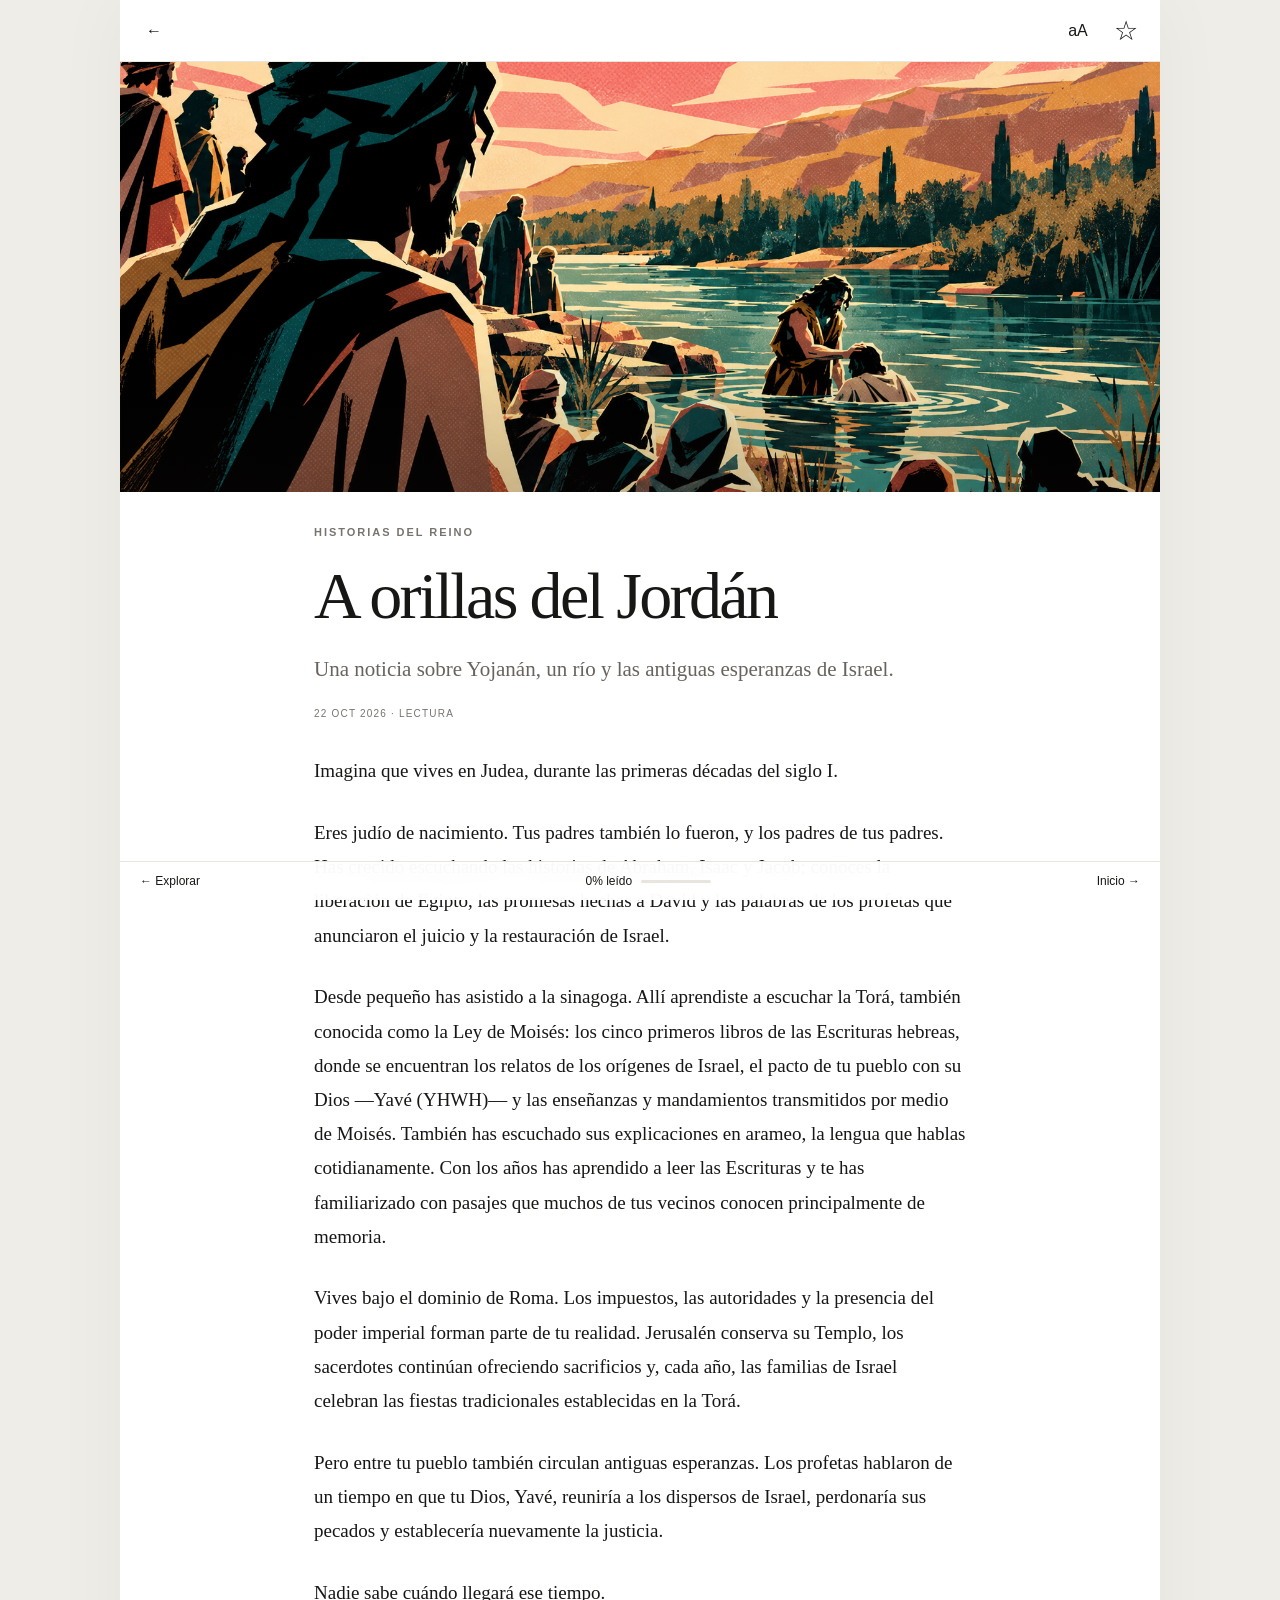
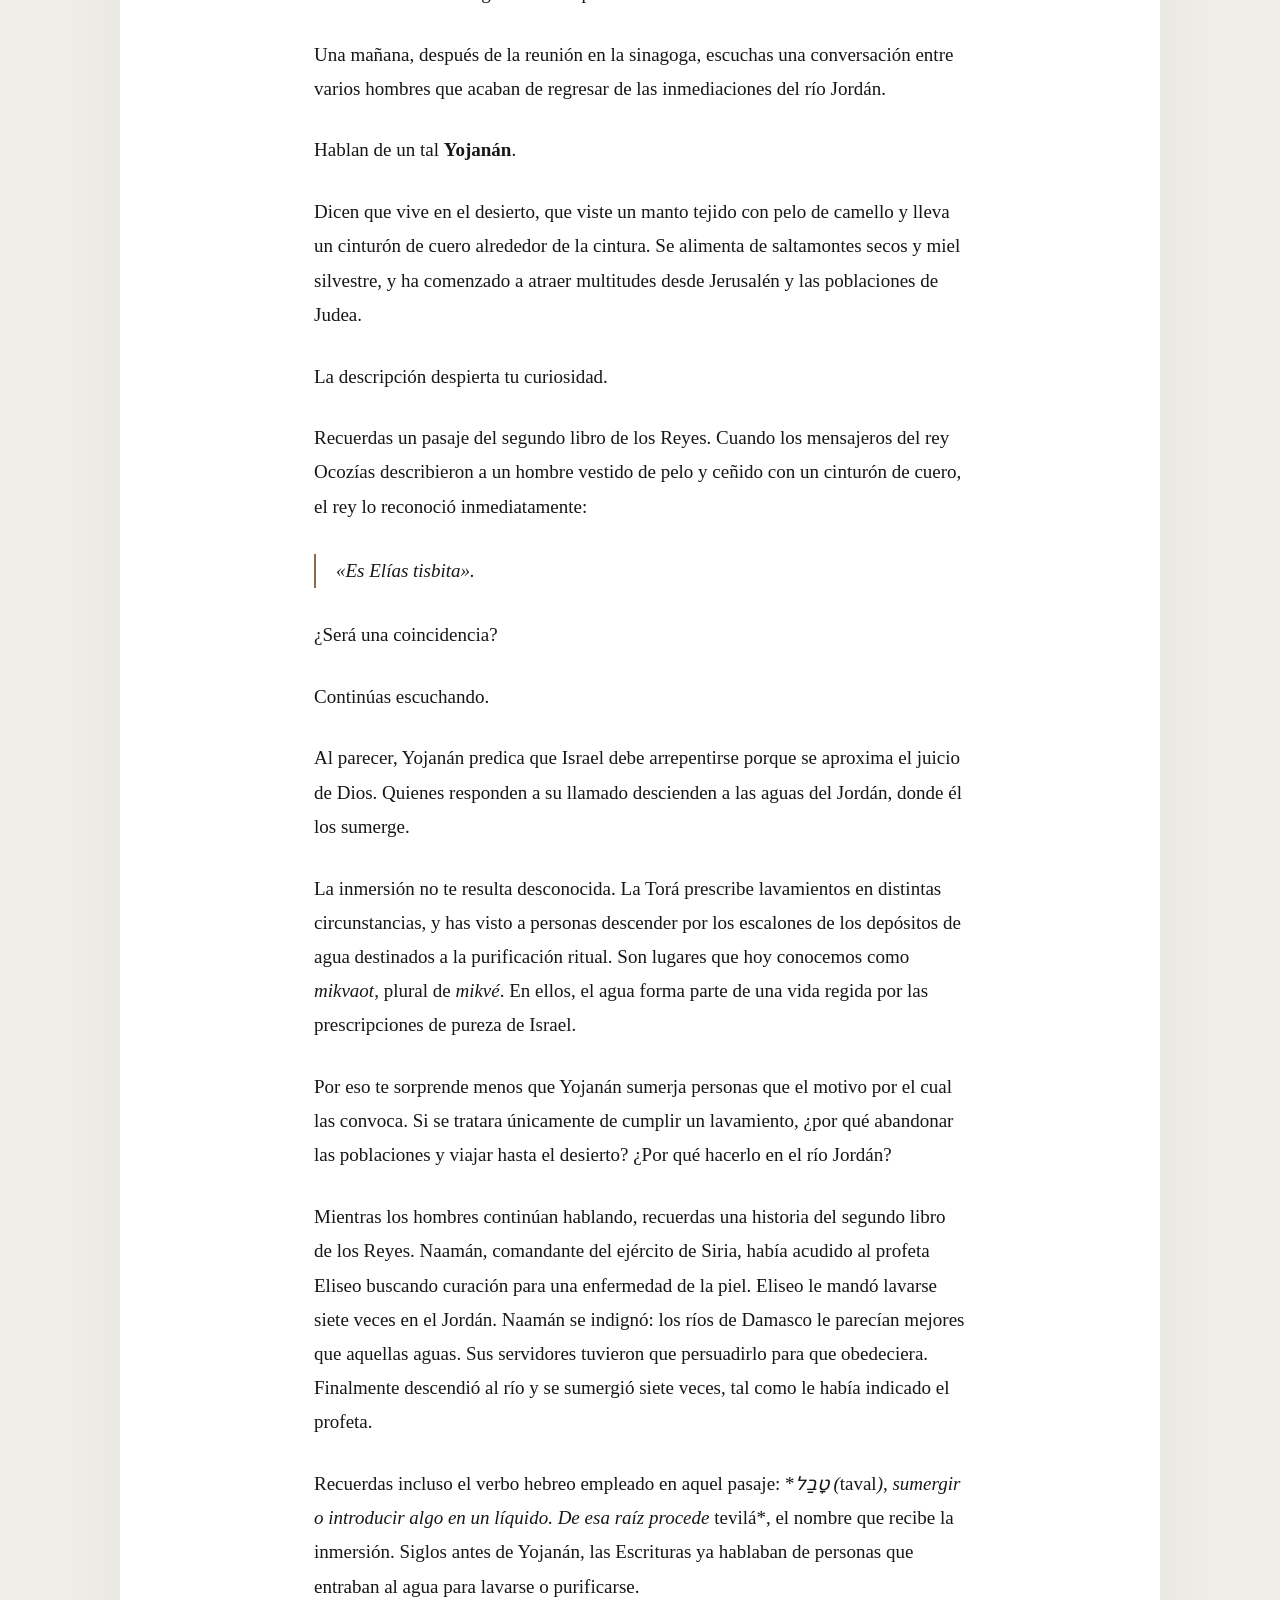
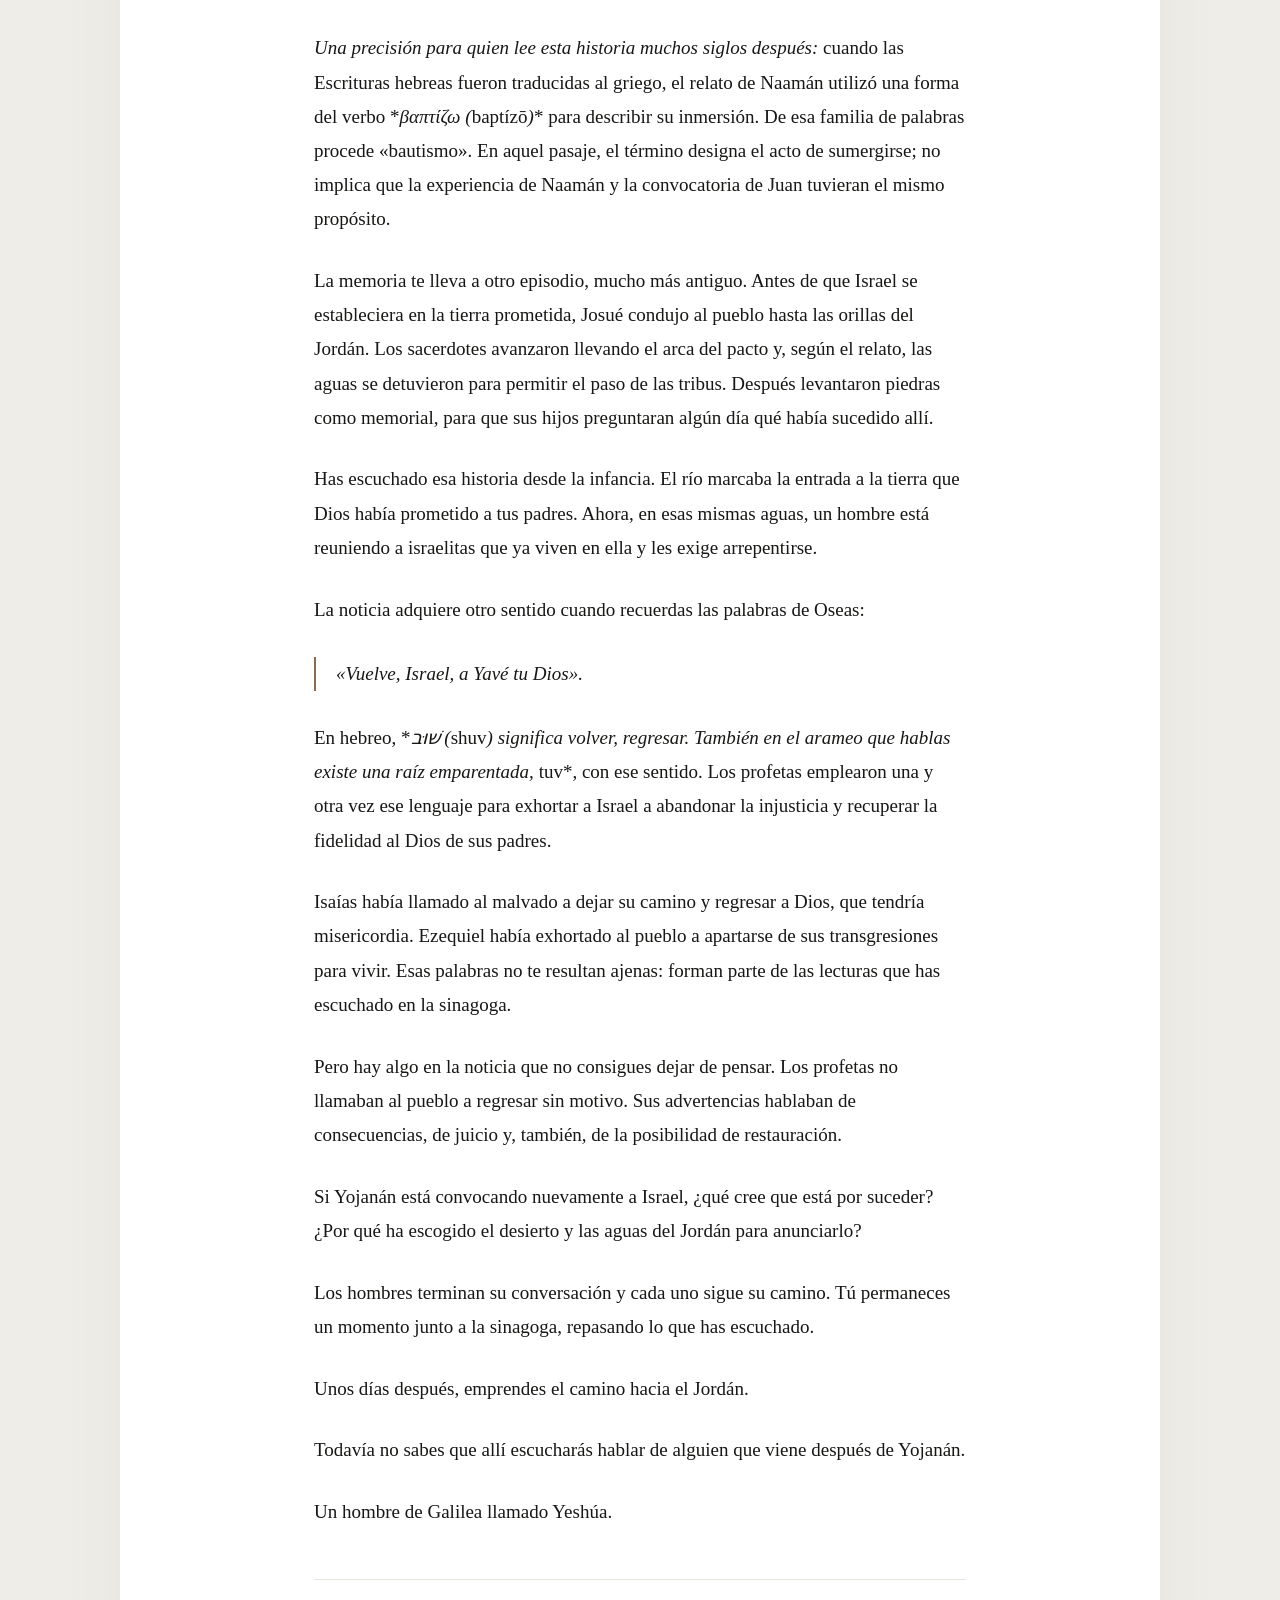
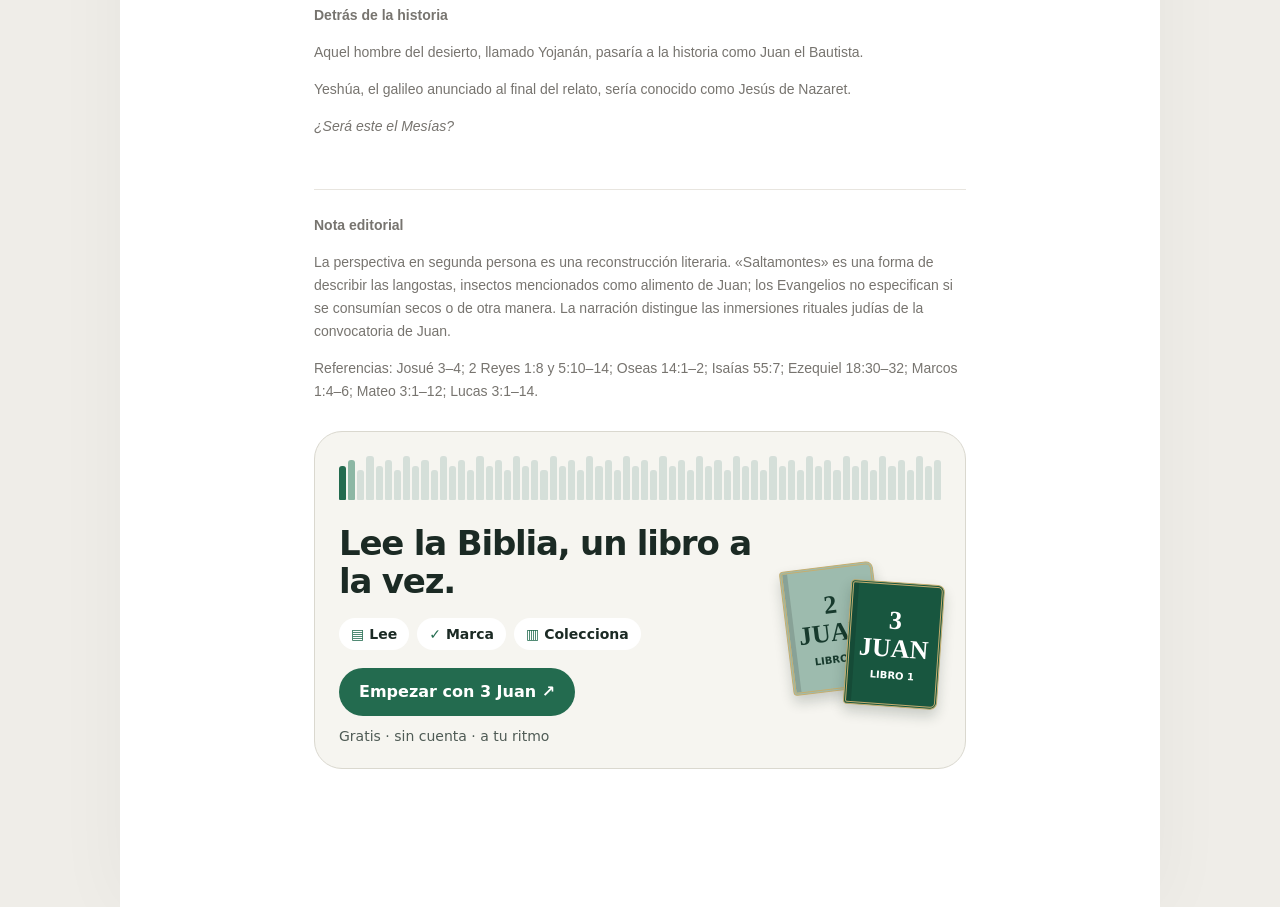
==== commit 35692aa0: "Revertir cambio no solicitado en narración del Jordán" ====
--- a/historias-del-reino/a-orillas-del-jordan/index.html
+++ b/historias-del-reino/a-orillas-del-jordan/index.html
@@ -6,7 +6,7 @@
 <p>Nadie sabe cuándo llegará ese tiempo.</p>
 <p>Una mañana, después de la reunión en la sinagoga, escuchas una conversación entre varios hombres que acaban de regresar de las inmediaciones del río Jordán.</p>
 <p>Hablan de un tal <strong>Yojanán</strong>.</p>
-<p>Dicen que vive en el desierto, que viste un manto tejido con pelo de camello y lleva un cinturón de cuero alrededor de la cintura. Se alimenta de langostas —un tipo de saltamontes— y miel silvestre, y ha comenzado a atraer multitudes desde Jerusalén y las poblaciones de Judea.</p>
+<p>Dicen que vive en el desierto, que viste un manto tejido con pelo de camello y lleva un cinturón de cuero alrededor de la cintura. Se alimenta de saltamontes secos y miel silvestre, y ha comenzado a atraer multitudes desde Jerusalén y las poblaciones de Judea.</p>
 <p>La descripción despierta tu curiosidad.</p>
 <p>Recuerdas un pasaje del segundo libro de los Reyes. Cuando los mensajeros del rey Ocozías describieron a un hombre vestido de pelo y ceñido con un cinturón de cuero, el rey lo reconoció inmediatamente:</p>
 <blockquote>«Es Elías tisbita».</blockquote>
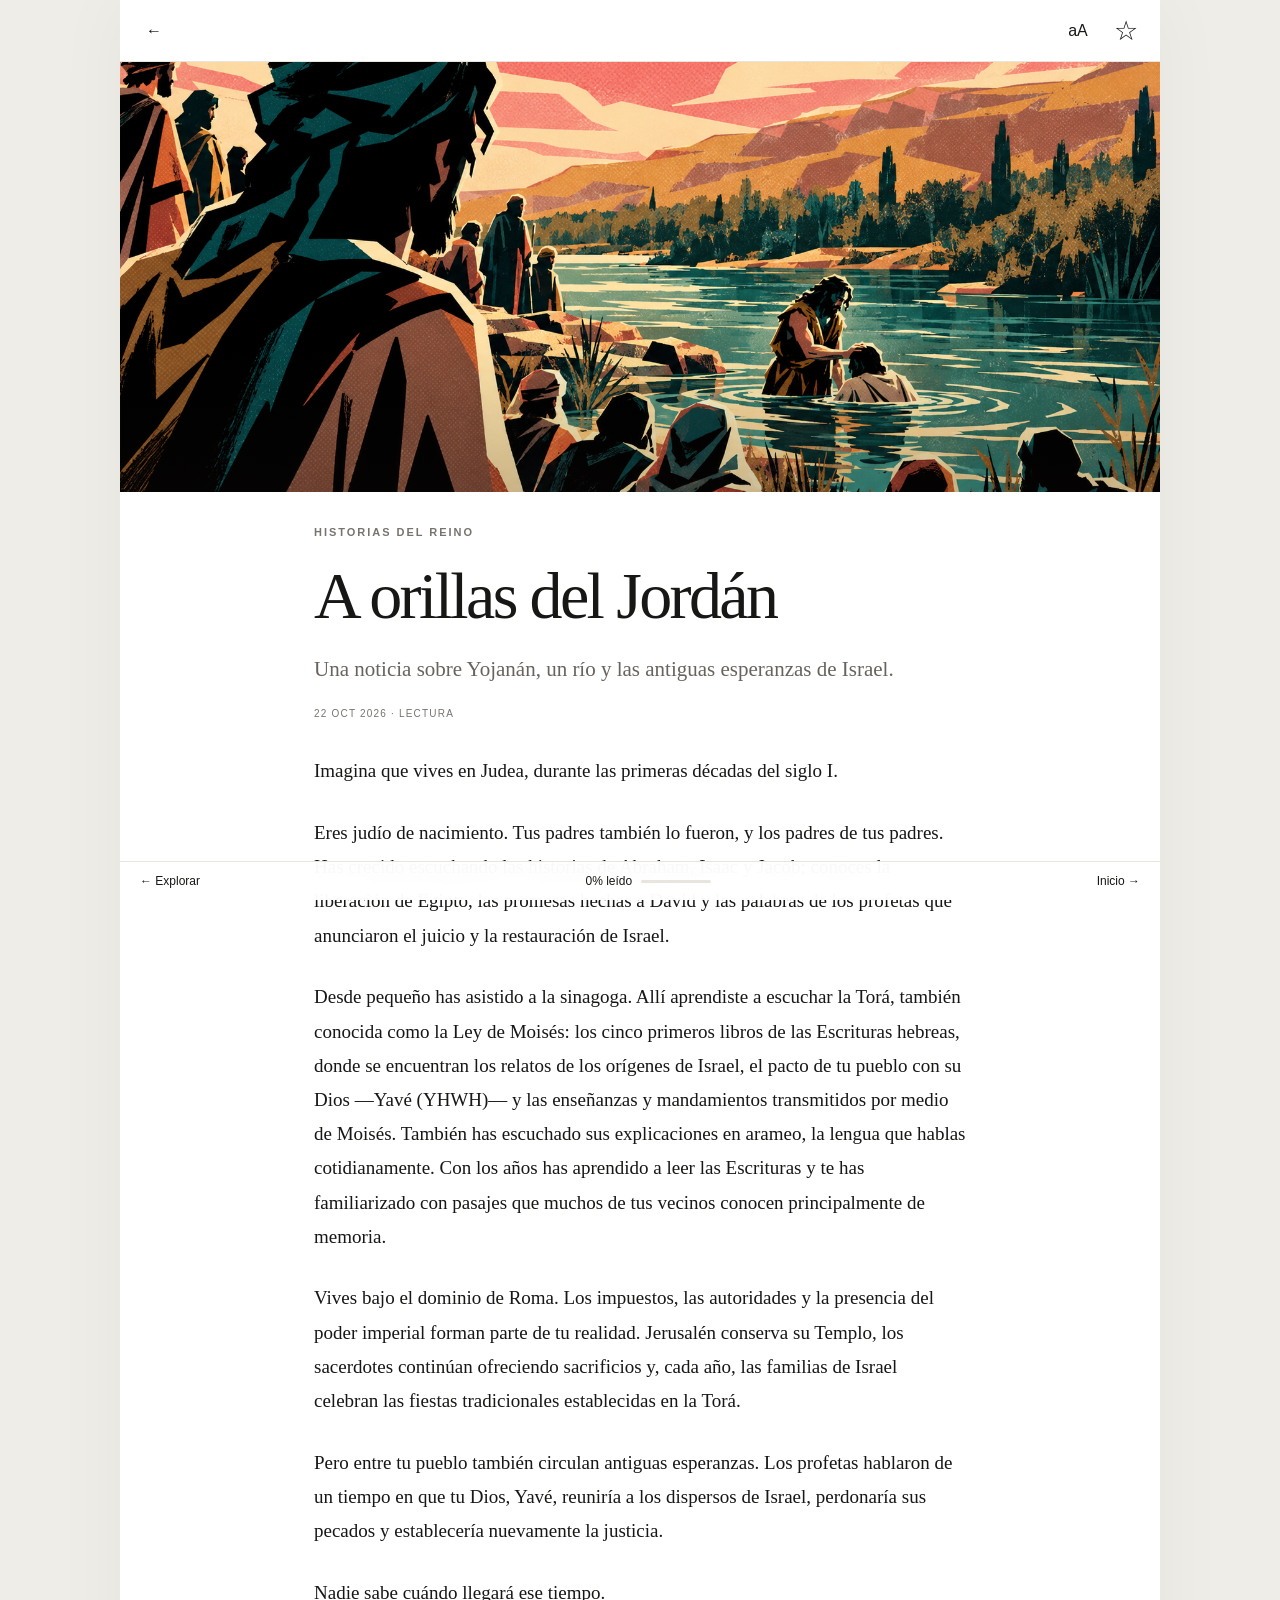
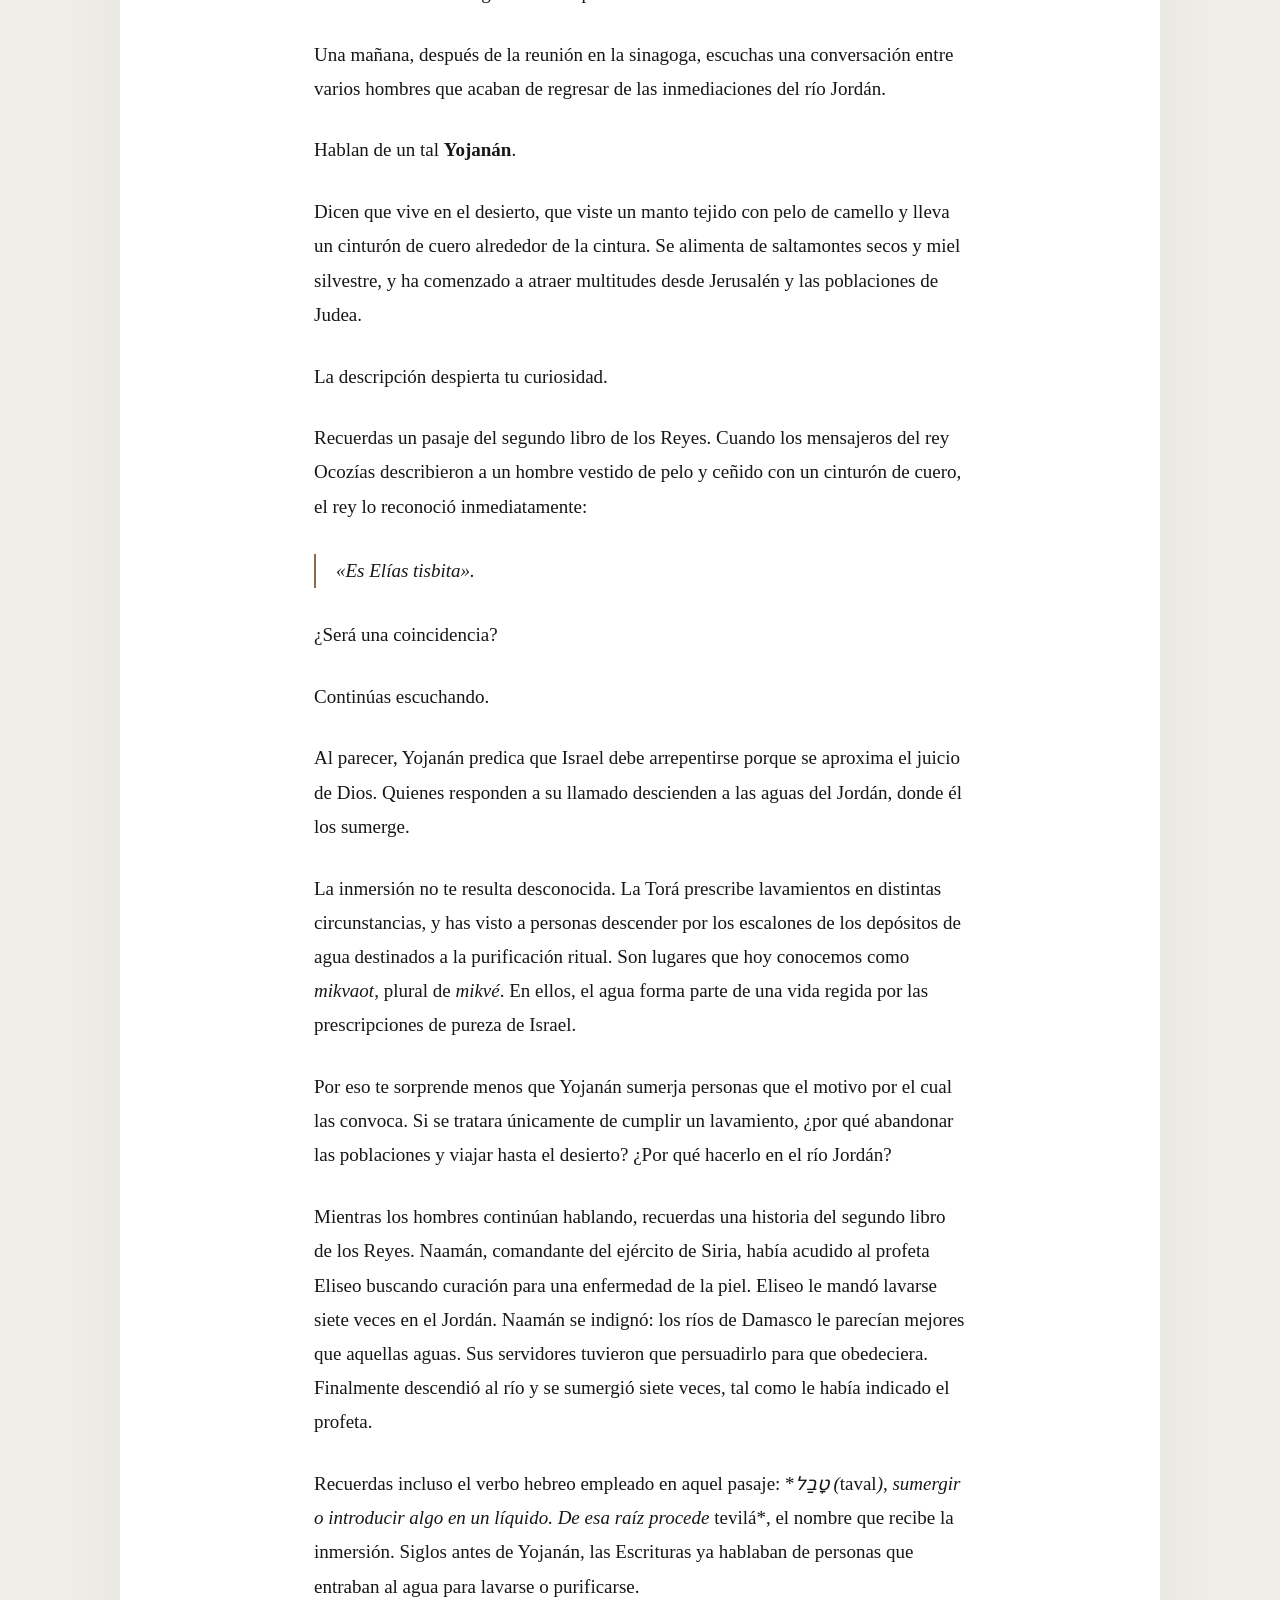
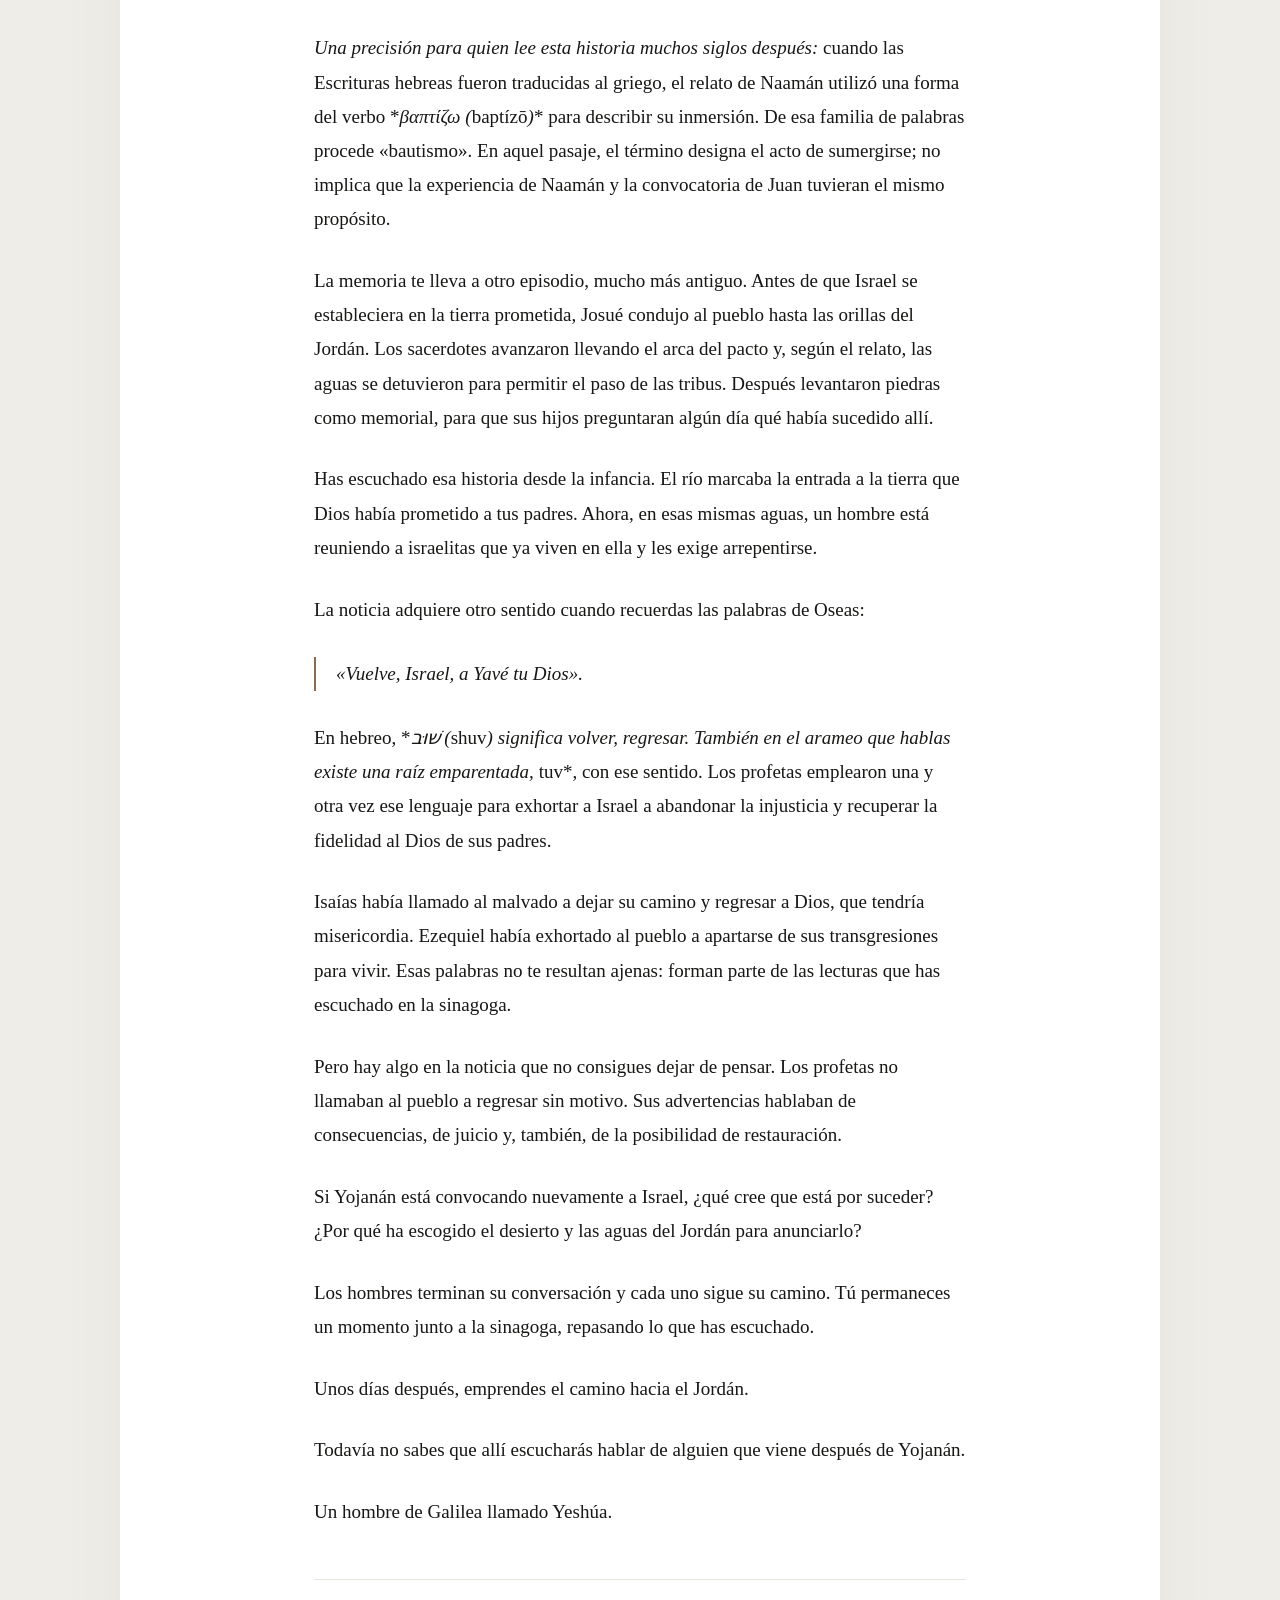
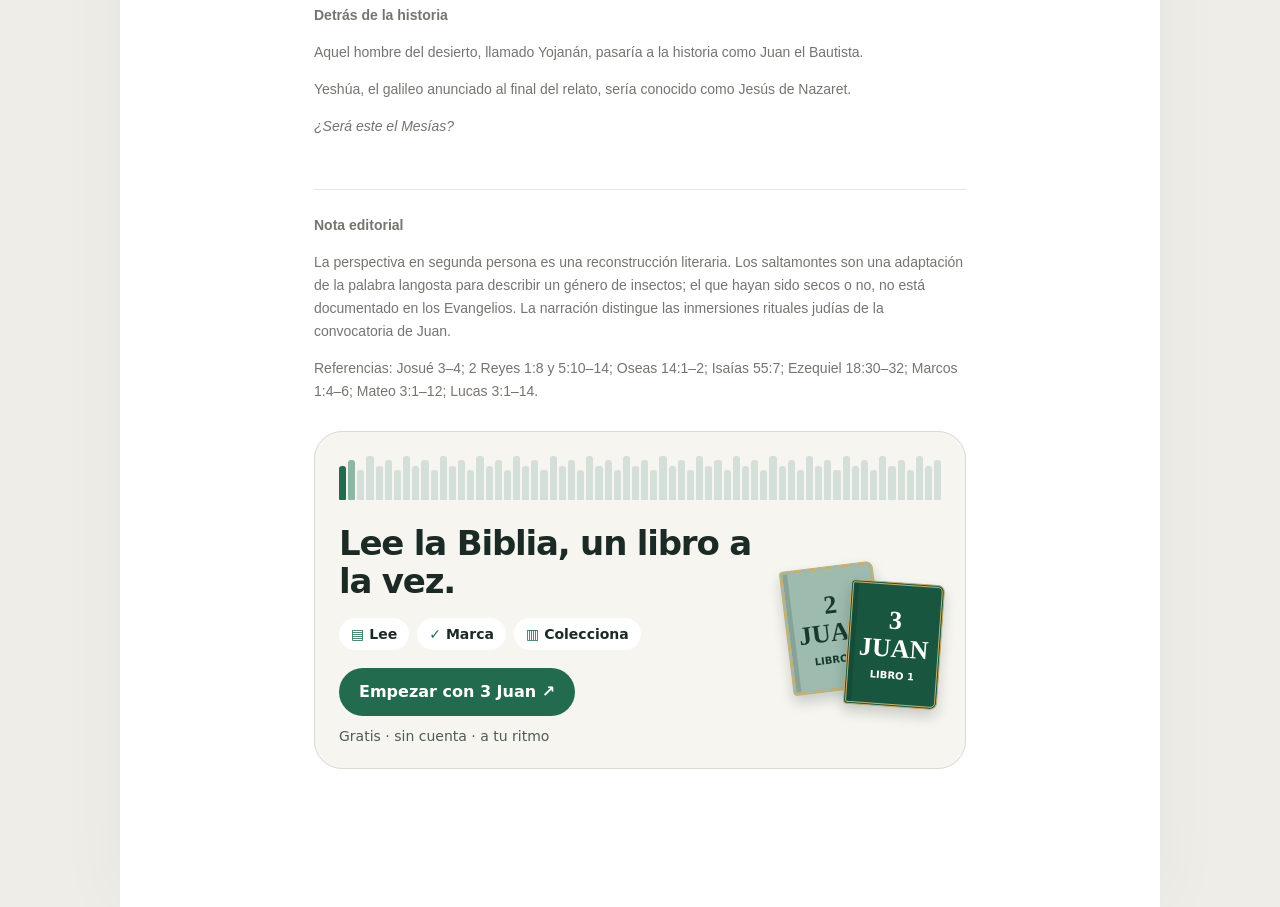
==== commit fcb14058: "Ajustar precisión editorial sobre saltamontes con redacción solicitada" ====
--- a/historias-del-reino/a-orillas-del-jordan/index.html
+++ b/historias-del-reino/a-orillas-del-jordan/index.html
@@ -29,4 +29,4 @@
 <p>Los hombres terminan su conversación y cada uno sigue su camino. Tú permaneces un momento junto a la sinagoga, repasando lo que has escuchado.</p>
 <p>Unos días después, emprendes el camino hacia el Jordán.</p>
 <p>Todavía no sabes que allí escucharás hablar de alguien que viene después de Yojanán.</p>
-<p>Un hombre de Galilea llamado Yeshúa. </p></div><aside class="article-note" aria-label="Detrás de la historia"><strong>Detrás de la historia</strong><p>Aquel hombre del desierto, llamado Yojanán, pasaría a la historia como Juan el Bautista.</p><p>Yeshúa, el galileo anunciado al final del relato, sería conocido como Jesús de Nazaret.</p><p><em>¿Será este el Mesías?</em></p></aside><aside class="article-note"><strong>Nota editorial</strong><p>La perspectiva en segunda persona es una reconstrucción literaria. «Saltamontes» es una forma de describir las langostas, insectos mencionados como alimento de Juan; los Evangelios no especifican si se consumían secos o de otra manera. La narración distingue las inmersiones rituales judías de la convocatoria de Juan.</p><p>Referencias: Josué 3–4; 2 Reyes 1:8 y 5:10–14; Oseas 14:1–2; Isaías 55:7; Ezequiel 18:30–32; Marcos 1:4–6; Mateo 3:1–12; Lucas 3:1–14.</p></aside><aside class="kb-banner" aria-label="Aplicación para leer la Biblia de Kol Basilea"><div class="kb-shelf" role="img" aria-label="Estantería de 66 libros"><i></i><i></i><i></i><i></i><i></i><i></i><i></i><i></i><i></i><i></i><i></i><i></i><i></i><i></i><i></i><i></i><i></i><i></i><i></i><i></i><i></i><i></i><i></i><i></i><i></i><i></i><i></i><i></i><i></i><i></i><i></i><i></i><i></i><i></i><i></i><i></i><i></i><i></i><i></i><i></i><i></i><i></i><i></i><i></i><i></i><i></i><i></i><i></i><i></i><i></i><i></i><i></i><i></i><i></i><i></i><i></i><i></i><i></i><i></i><i></i><i></i><i></i><i></i><i></i><i></i><i></i></div><div class="kb-main"><h2 class="kb-title">Lee la Biblia, un libro a la vez.</h2><div class="kb-art" aria-hidden="true"><div class="kb-book kb-book-back">2<br>JUAN<small>LIBRO 2</small></div><div class="kb-book kb-book-main">3<br>JUAN<small>LIBRO 1</small></div></div><ul class="kb-verbs"><li><span>▤</span>Lee</li><li><span>✓</span>Marca</li><li><span>▥</span>Colecciona</li></ul><div class="kb-foot"><a class="kb-btn" href="https://ivanndlezz.github.io/kol-basilea-lectura/" rel="noopener">Empezar con 3 Juan ↗</a><span class="kb-note">Gratis · sin cuenta · a tu ritmo</span></div></div></aside></article></main><nav class="reader-bottom" aria-label="Controles de lectura"><a href="../../#explorar">← Explorar</a><div style="display:flex;align-items:center;gap:9px"><span data-progress-label>0% leído</span><div class="progress-track" aria-hidden="true"><div class="progress-fill" data-progress-fill></div></div></div><a href="../../#inicio">Inicio →</a></nav></div></body></html>
+<p>Un hombre de Galilea llamado Yeshúa. </p></div><aside class="article-note" aria-label="Detrás de la historia"><strong>Detrás de la historia</strong><p>Aquel hombre del desierto, llamado Yojanán, pasaría a la historia como Juan el Bautista.</p><p>Yeshúa, el galileo anunciado al final del relato, sería conocido como Jesús de Nazaret.</p><p><em>¿Será este el Mesías?</em></p></aside><aside class="article-note"><strong>Nota editorial</strong><p>La perspectiva en segunda persona es una reconstrucción literaria. Los saltamontes son una adaptación de la palabra langosta para describir un género de insectos; el que hayan sido secos o no, no está documentado en los Evangelios. La narración distingue las inmersiones rituales judías de la convocatoria de Juan.</p><p>Referencias: Josué 3–4; 2 Reyes 1:8 y 5:10–14; Oseas 14:1–2; Isaías 55:7; Ezequiel 18:30–32; Marcos 1:4–6; Mateo 3:1–12; Lucas 3:1–14.</p></aside><aside class="kb-banner" aria-label="Aplicación para leer la Biblia de Kol Basilea"><div class="kb-shelf" role="img" aria-label="Estantería de 66 libros"><i></i><i></i><i></i><i></i><i></i><i></i><i></i><i></i><i></i><i></i><i></i><i></i><i></i><i></i><i></i><i></i><i></i><i></i><i></i><i></i><i></i><i></i><i></i><i></i><i></i><i></i><i></i><i></i><i></i><i></i><i></i><i></i><i></i><i></i><i></i><i></i><i></i><i></i><i></i><i></i><i></i><i></i><i></i><i></i><i></i><i></i><i></i><i></i><i></i><i></i><i></i><i></i><i></i><i></i><i></i><i></i><i></i><i></i><i></i><i></i><i></i><i></i><i></i><i></i><i></i><i></i></div><div class="kb-main"><h2 class="kb-title">Lee la Biblia, un libro a la vez.</h2><div class="kb-art" aria-hidden="true"><div class="kb-book kb-book-back">2<br>JUAN<small>LIBRO 2</small></div><div class="kb-book kb-book-main">3<br>JUAN<small>LIBRO 1</small></div></div><ul class="kb-verbs"><li><span>▤</span>Lee</li><li><span>✓</span>Marca</li><li><span>▥</span>Colecciona</li></ul><div class="kb-foot"><a class="kb-btn" href="https://ivanndlezz.github.io/kol-basilea-lectura/" rel="noopener">Empezar con 3 Juan ↗</a><span class="kb-note">Gratis · sin cuenta · a tu ritmo</span></div></div></aside></article></main><nav class="reader-bottom" aria-label="Controles de lectura"><a href="../../#explorar">← Explorar</a><div style="display:flex;align-items:center;gap:9px"><span data-progress-label>0% leído</span><div class="progress-track" aria-hidden="true"><div class="progress-fill" data-progress-fill></div></div></div><a href="../../#inicio">Inicio →</a></nav></div></body></html>
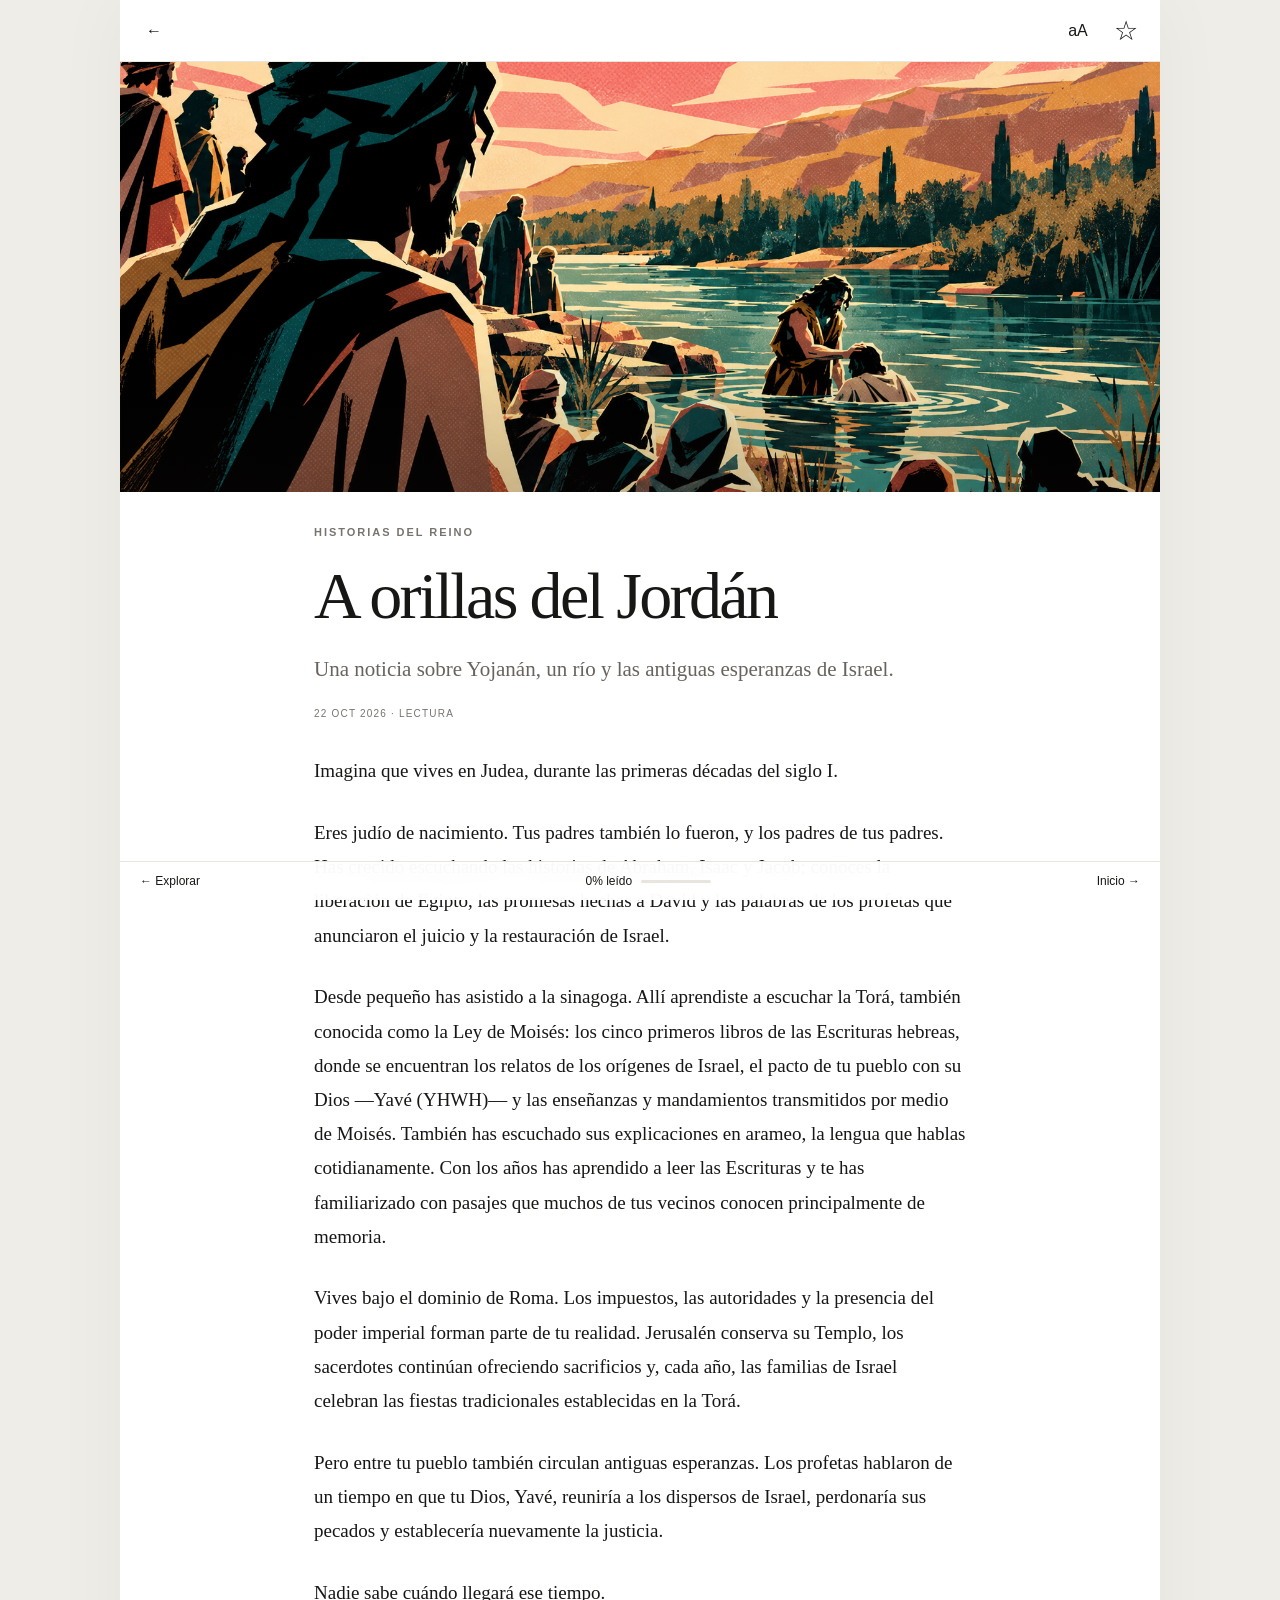
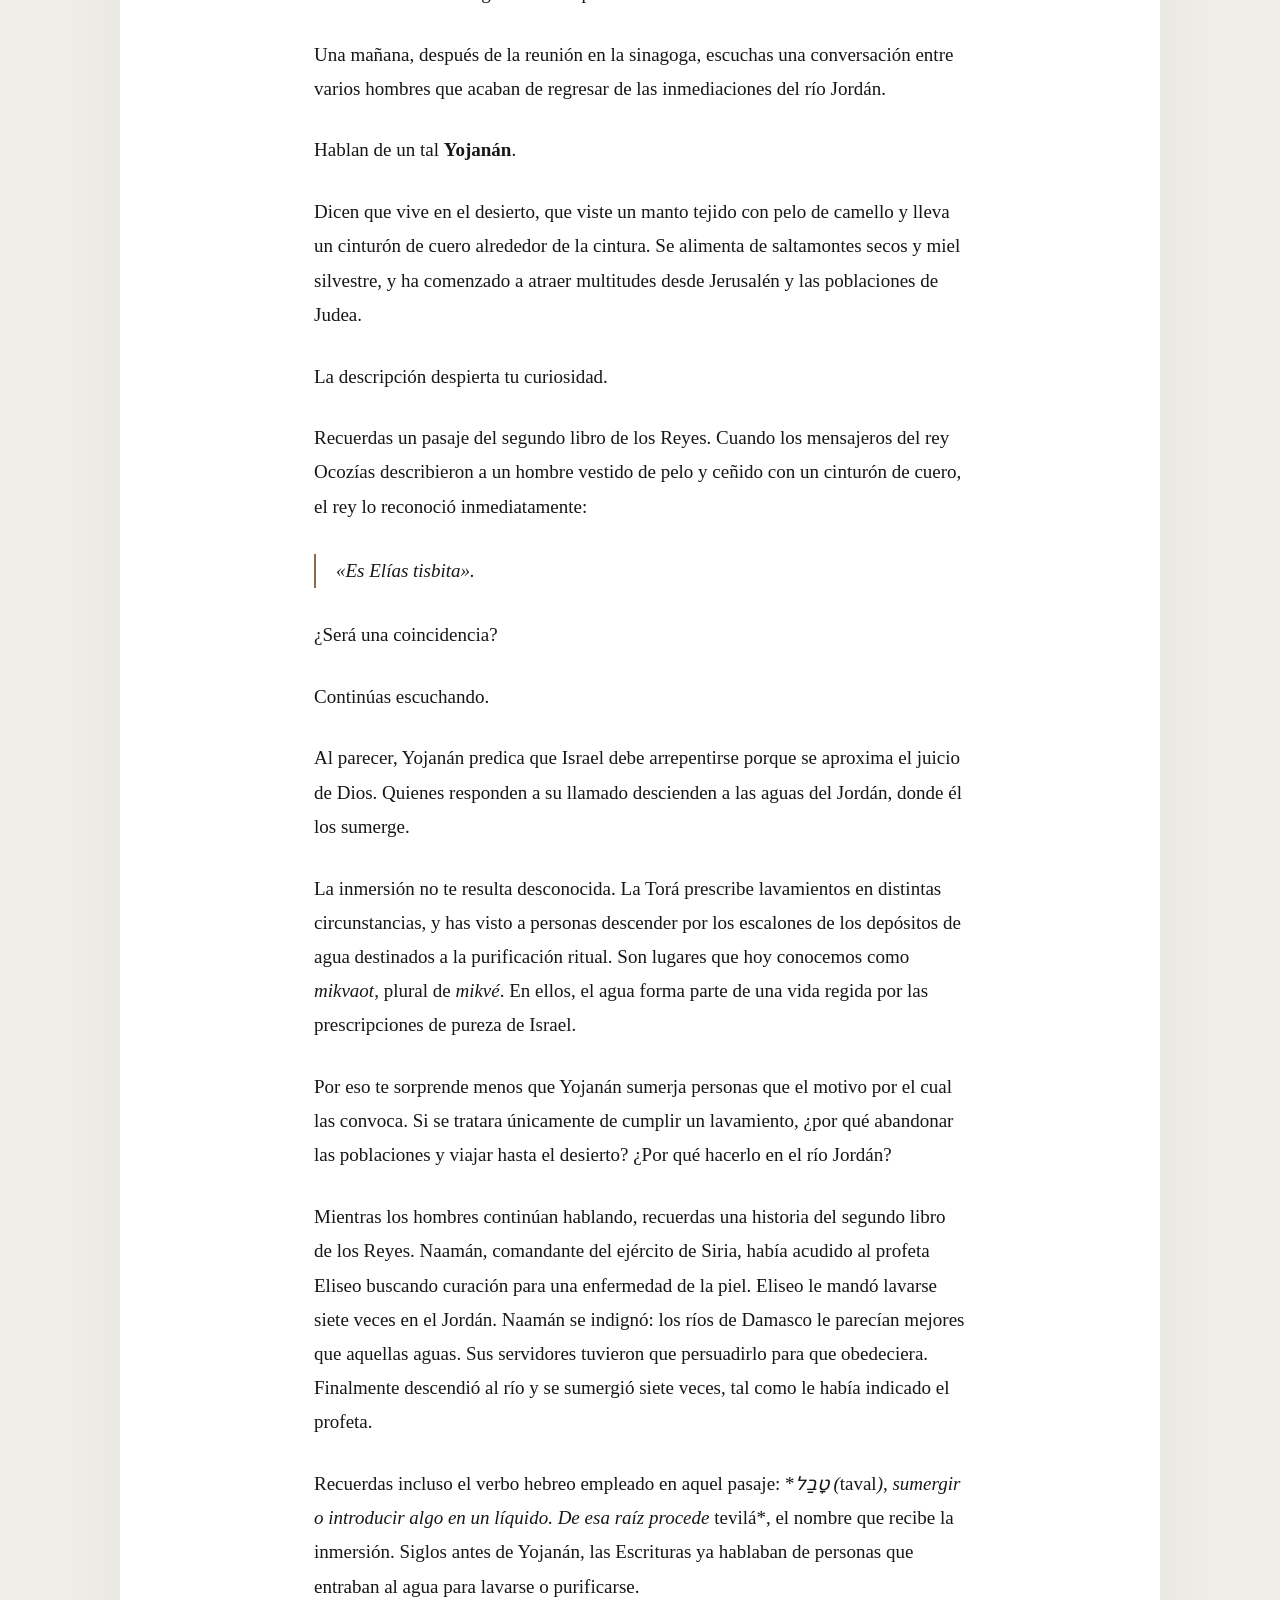
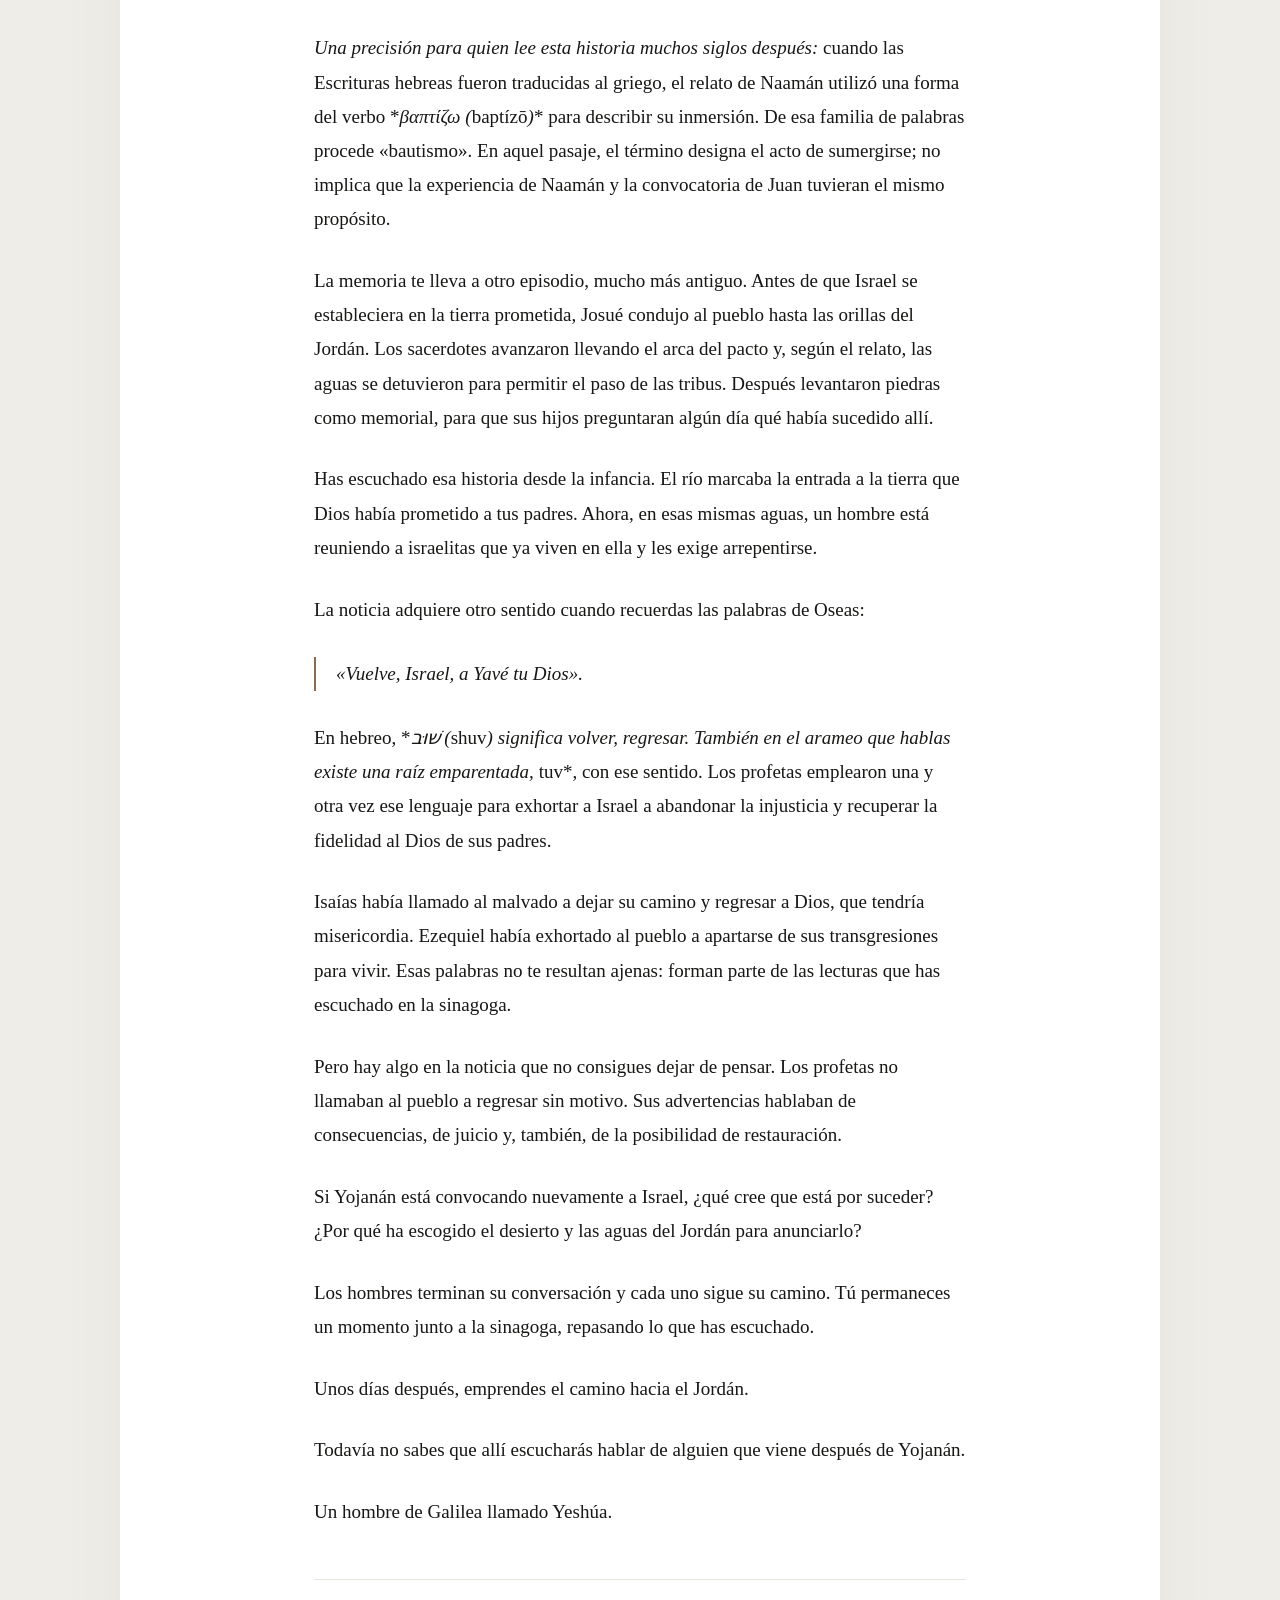
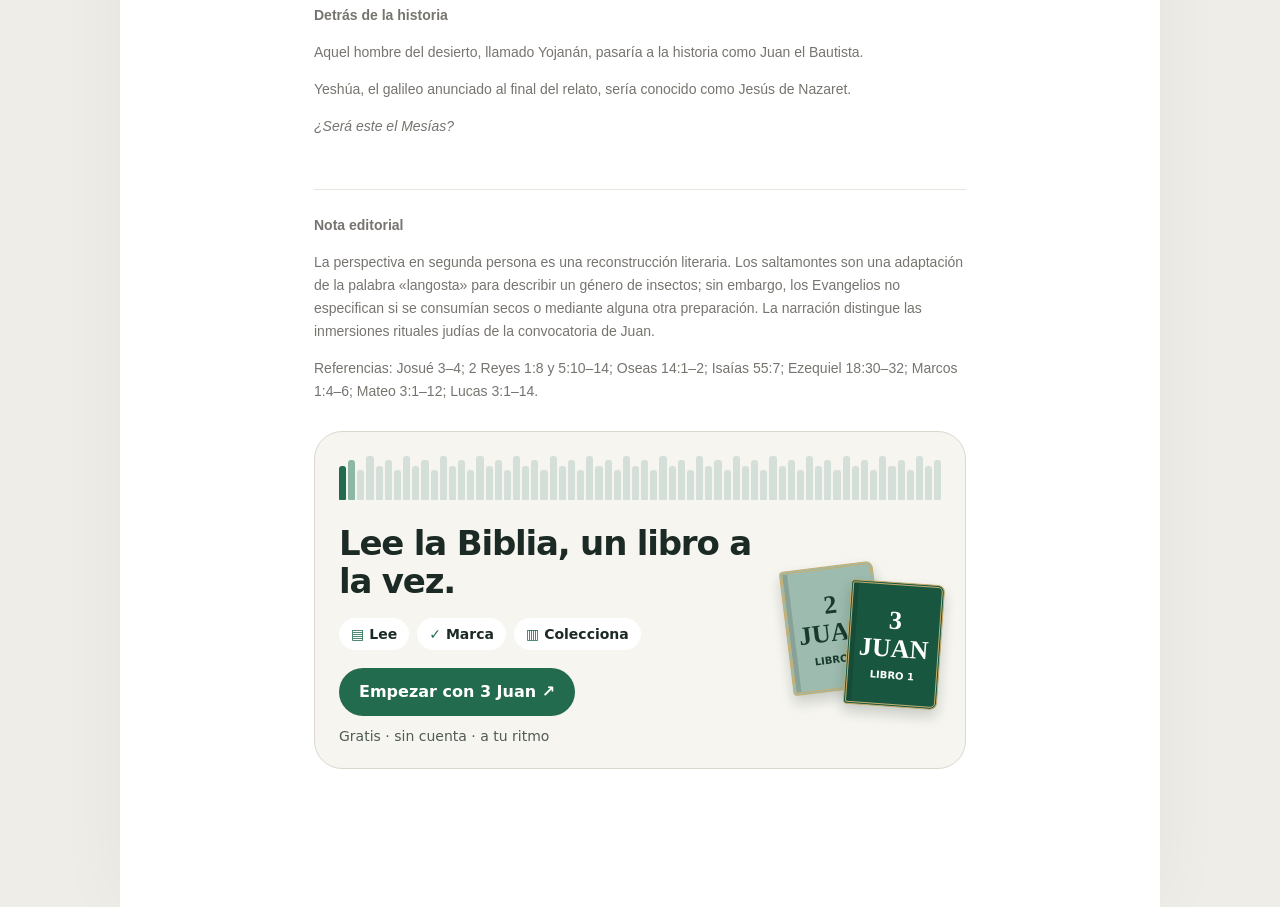
==== commit 45dbf773: "Mejorar redacción de nota editorial sobre langostas" ====
--- a/historias-del-reino/a-orillas-del-jordan/index.html
+++ b/historias-del-reino/a-orillas-del-jordan/index.html
@@ -29,4 +29,4 @@
 <p>Los hombres terminan su conversación y cada uno sigue su camino. Tú permaneces un momento junto a la sinagoga, repasando lo que has escuchado.</p>
 <p>Unos días después, emprendes el camino hacia el Jordán.</p>
 <p>Todavía no sabes que allí escucharás hablar de alguien que viene después de Yojanán.</p>
-<p>Un hombre de Galilea llamado Yeshúa. </p></div><aside class="article-note" aria-label="Detrás de la historia"><strong>Detrás de la historia</strong><p>Aquel hombre del desierto, llamado Yojanán, pasaría a la historia como Juan el Bautista.</p><p>Yeshúa, el galileo anunciado al final del relato, sería conocido como Jesús de Nazaret.</p><p><em>¿Será este el Mesías?</em></p></aside><aside class="article-note"><strong>Nota editorial</strong><p>La perspectiva en segunda persona es una reconstrucción literaria. Los saltamontes son una adaptación de la palabra langosta para describir un género de insectos; el que hayan sido secos o no, no está documentado en los Evangelios. La narración distingue las inmersiones rituales judías de la convocatoria de Juan.</p><p>Referencias: Josué 3–4; 2 Reyes 1:8 y 5:10–14; Oseas 14:1–2; Isaías 55:7; Ezequiel 18:30–32; Marcos 1:4–6; Mateo 3:1–12; Lucas 3:1–14.</p></aside><aside class="kb-banner" aria-label="Aplicación para leer la Biblia de Kol Basilea"><div class="kb-shelf" role="img" aria-label="Estantería de 66 libros"><i></i><i></i><i></i><i></i><i></i><i></i><i></i><i></i><i></i><i></i><i></i><i></i><i></i><i></i><i></i><i></i><i></i><i></i><i></i><i></i><i></i><i></i><i></i><i></i><i></i><i></i><i></i><i></i><i></i><i></i><i></i><i></i><i></i><i></i><i></i><i></i><i></i><i></i><i></i><i></i><i></i><i></i><i></i><i></i><i></i><i></i><i></i><i></i><i></i><i></i><i></i><i></i><i></i><i></i><i></i><i></i><i></i><i></i><i></i><i></i><i></i><i></i><i></i><i></i><i></i><i></i></div><div class="kb-main"><h2 class="kb-title">Lee la Biblia, un libro a la vez.</h2><div class="kb-art" aria-hidden="true"><div class="kb-book kb-book-back">2<br>JUAN<small>LIBRO 2</small></div><div class="kb-book kb-book-main">3<br>JUAN<small>LIBRO 1</small></div></div><ul class="kb-verbs"><li><span>▤</span>Lee</li><li><span>✓</span>Marca</li><li><span>▥</span>Colecciona</li></ul><div class="kb-foot"><a class="kb-btn" href="https://ivanndlezz.github.io/kol-basilea-lectura/" rel="noopener">Empezar con 3 Juan ↗</a><span class="kb-note">Gratis · sin cuenta · a tu ritmo</span></div></div></aside></article></main><nav class="reader-bottom" aria-label="Controles de lectura"><a href="../../#explorar">← Explorar</a><div style="display:flex;align-items:center;gap:9px"><span data-progress-label>0% leído</span><div class="progress-track" aria-hidden="true"><div class="progress-fill" data-progress-fill></div></div></div><a href="../../#inicio">Inicio →</a></nav></div></body></html>
+<p>Un hombre de Galilea llamado Yeshúa. </p></div><aside class="article-note" aria-label="Detrás de la historia"><strong>Detrás de la historia</strong><p>Aquel hombre del desierto, llamado Yojanán, pasaría a la historia como Juan el Bautista.</p><p>Yeshúa, el galileo anunciado al final del relato, sería conocido como Jesús de Nazaret.</p><p><em>¿Será este el Mesías?</em></p></aside><aside class="article-note"><strong>Nota editorial</strong><p>La perspectiva en segunda persona es una reconstrucción literaria. Los saltamontes son una adaptación de la palabra «langosta» para describir un género de insectos; sin embargo, los Evangelios no especifican si se consumían secos o mediante alguna otra preparación. La narración distingue las inmersiones rituales judías de la convocatoria de Juan.</p><p>Referencias: Josué 3–4; 2 Reyes 1:8 y 5:10–14; Oseas 14:1–2; Isaías 55:7; Ezequiel 18:30–32; Marcos 1:4–6; Mateo 3:1–12; Lucas 3:1–14.</p></aside><aside class="kb-banner" aria-label="Aplicación para leer la Biblia de Kol Basilea"><div class="kb-shelf" role="img" aria-label="Estantería de 66 libros"><i></i><i></i><i></i><i></i><i></i><i></i><i></i><i></i><i></i><i></i><i></i><i></i><i></i><i></i><i></i><i></i><i></i><i></i><i></i><i></i><i></i><i></i><i></i><i></i><i></i><i></i><i></i><i></i><i></i><i></i><i></i><i></i><i></i><i></i><i></i><i></i><i></i><i></i><i></i><i></i><i></i><i></i><i></i><i></i><i></i><i></i><i></i><i></i><i></i><i></i><i></i><i></i><i></i><i></i><i></i><i></i><i></i><i></i><i></i><i></i><i></i><i></i><i></i><i></i><i></i><i></i></div><div class="kb-main"><h2 class="kb-title">Lee la Biblia, un libro a la vez.</h2><div class="kb-art" aria-hidden="true"><div class="kb-book kb-book-back">2<br>JUAN<small>LIBRO 2</small></div><div class="kb-book kb-book-main">3<br>JUAN<small>LIBRO 1</small></div></div><ul class="kb-verbs"><li><span>▤</span>Lee</li><li><span>✓</span>Marca</li><li><span>▥</span>Colecciona</li></ul><div class="kb-foot"><a class="kb-btn" href="https://ivanndlezz.github.io/kol-basilea-lectura/" rel="noopener">Empezar con 3 Juan ↗</a><span class="kb-note">Gratis · sin cuenta · a tu ritmo</span></div></div></aside></article></main><nav class="reader-bottom" aria-label="Controles de lectura"><a href="../../#explorar">← Explorar</a><div style="display:flex;align-items:center;gap:9px"><span data-progress-label>0% leído</span><div class="progress-track" aria-hidden="true"><div class="progress-fill" data-progress-fill></div></div></div><a href="../../#inicio">Inicio →</a></nav></div></body></html>
